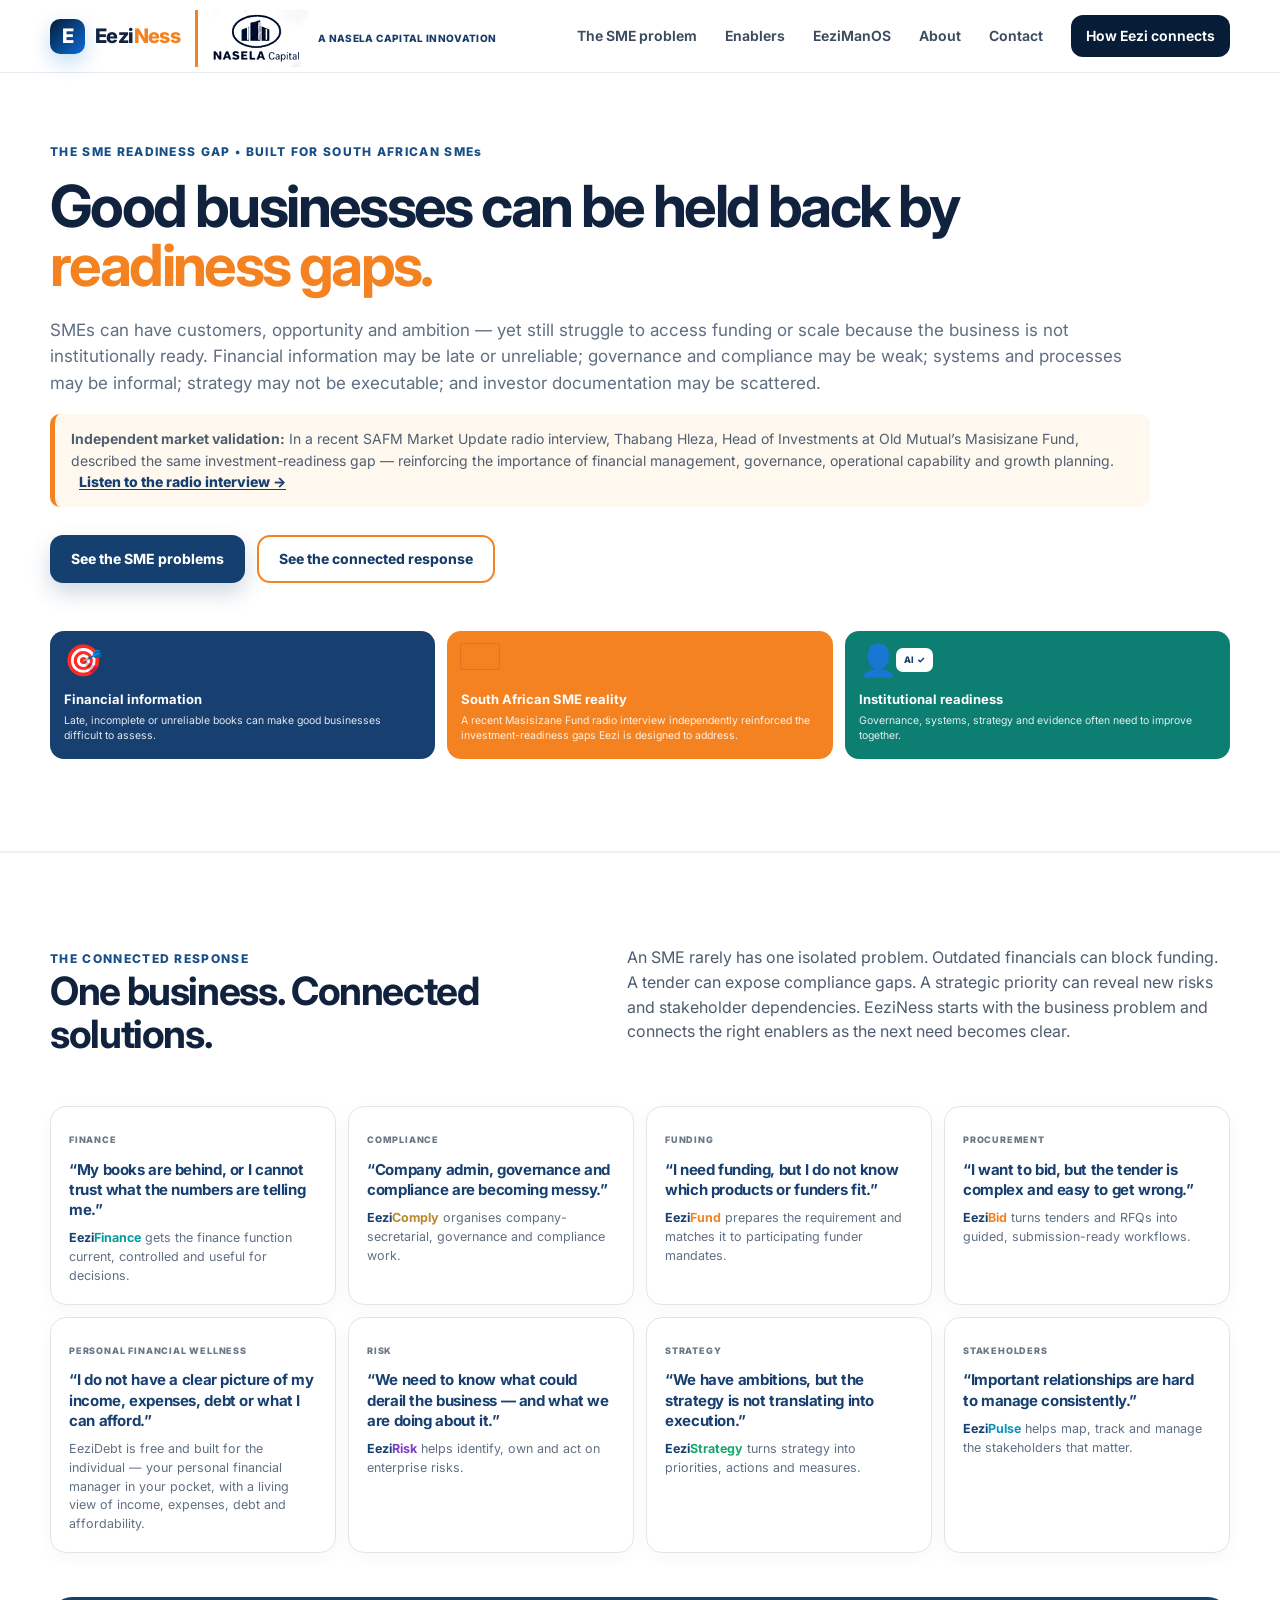
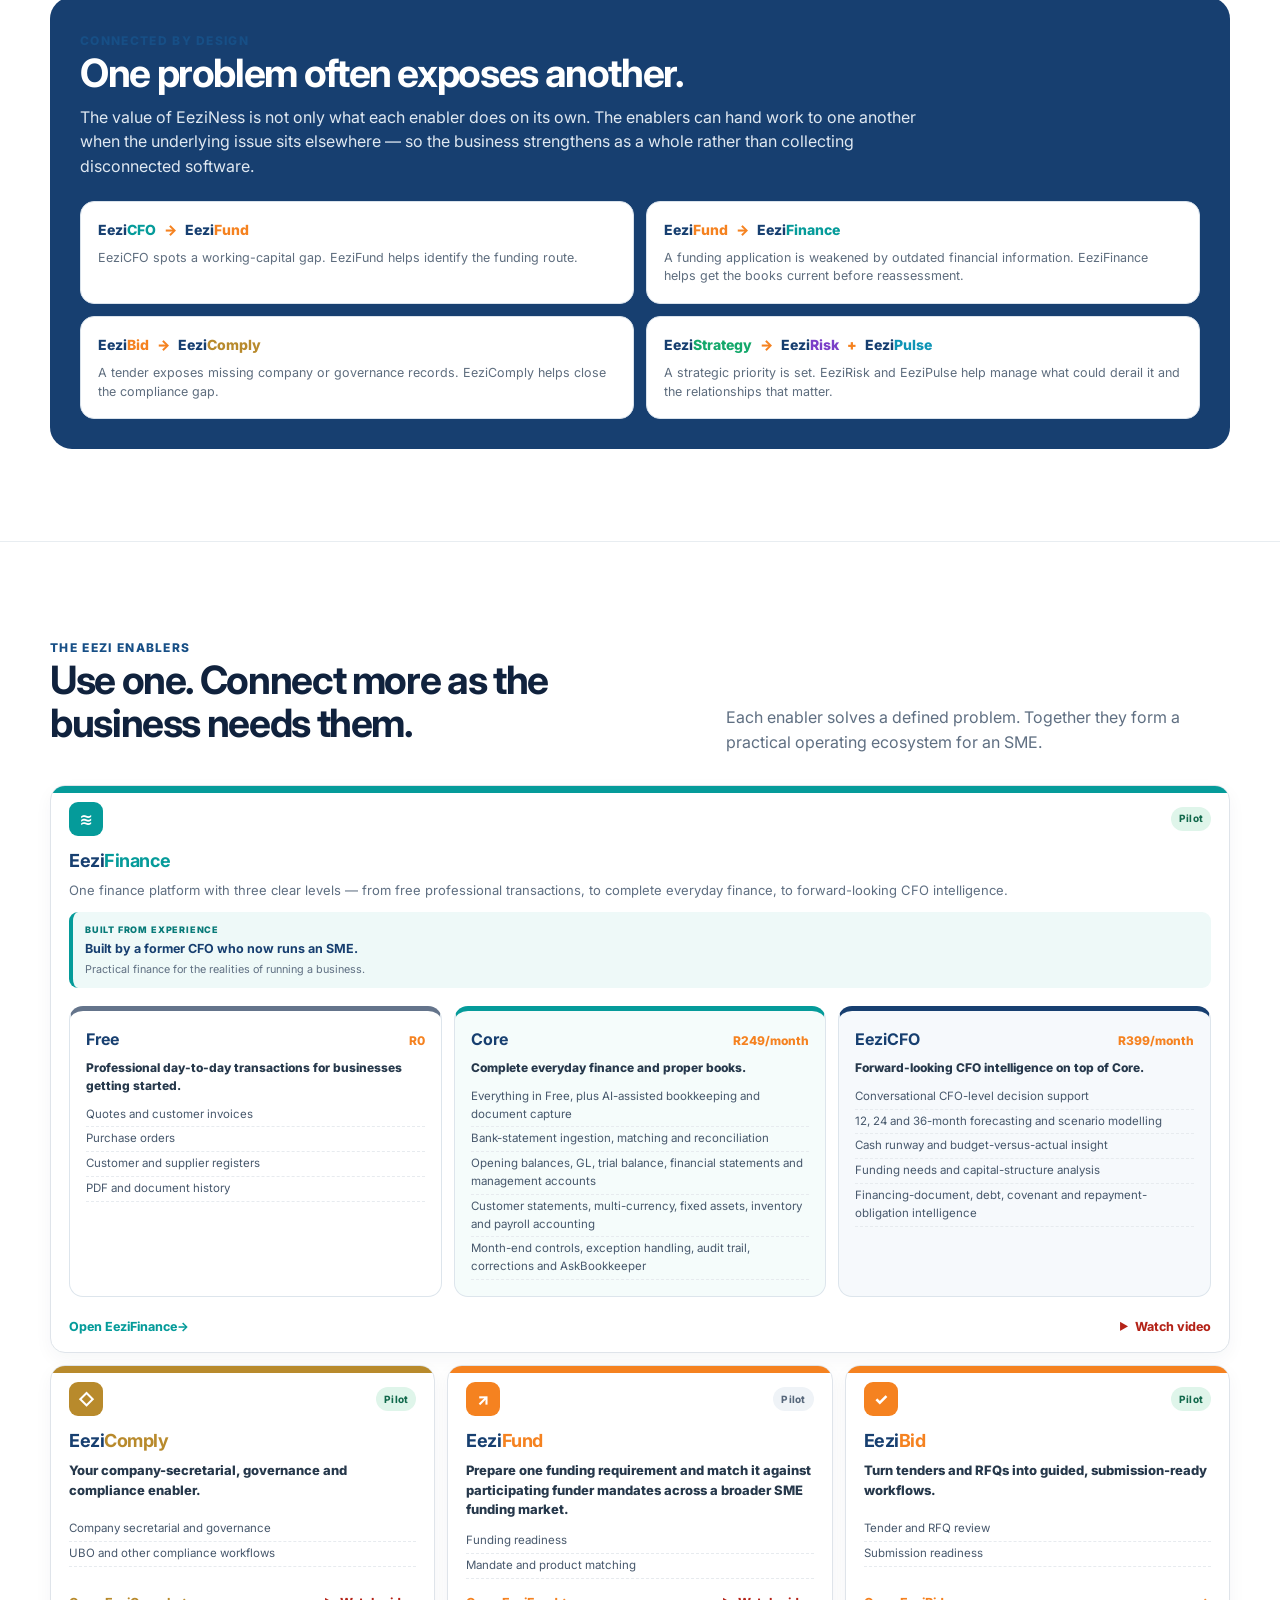
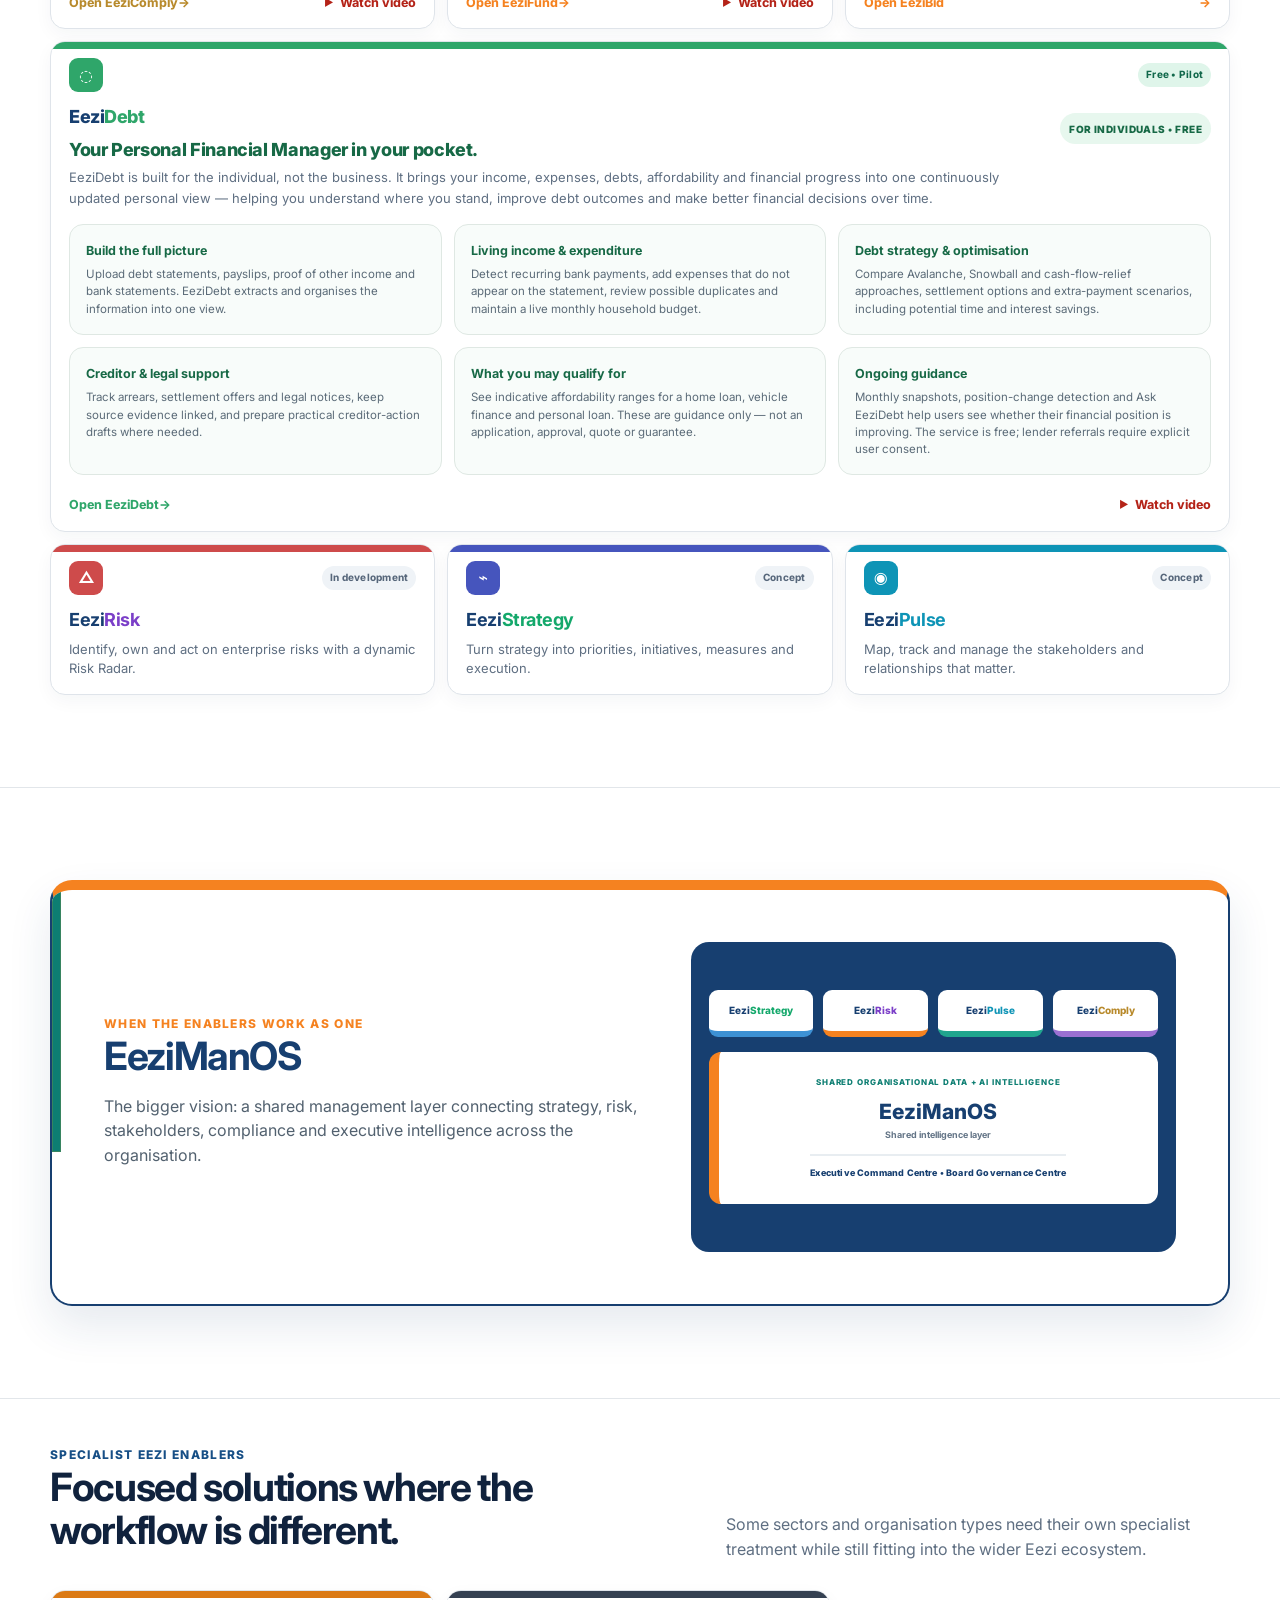
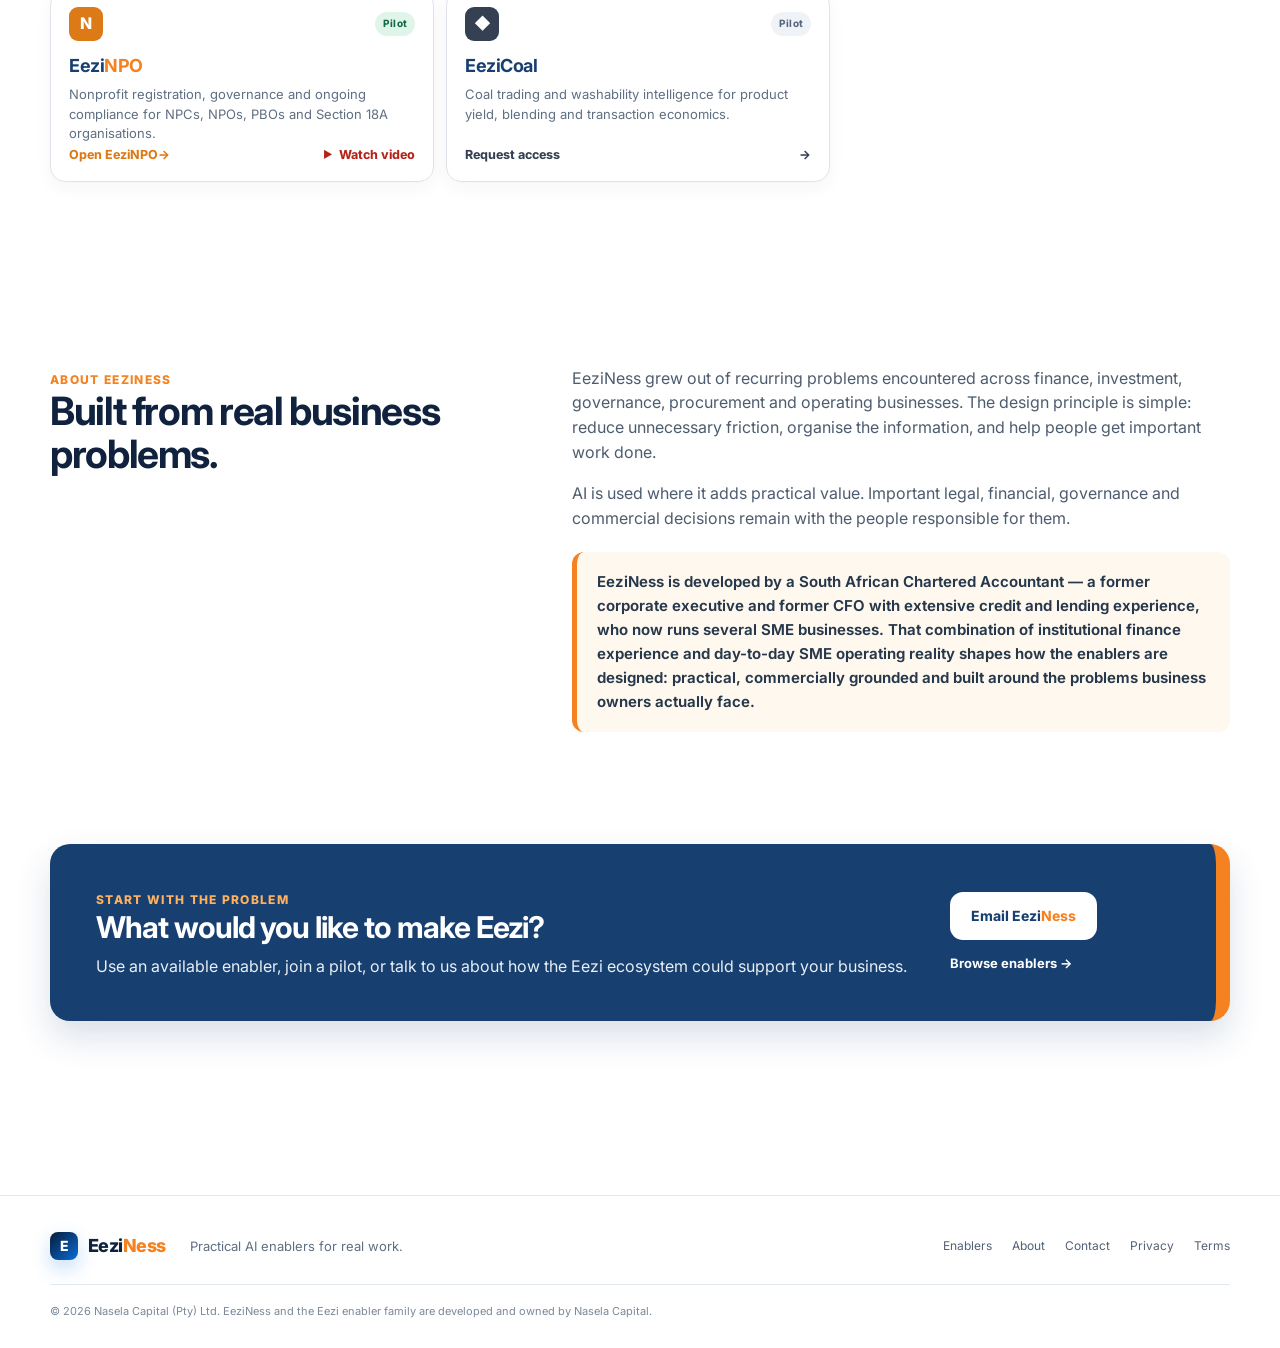
==== index.html @ 82db2f88 "Bust EeziNess script cache" ====
<!doctype html>
<html lang="en">
<head>
  <meta charset="utf-8" />
  <meta name="viewport" content="width=device-width, initial-scale=1" />
  <meta name="description" content="EeziNess helps South African SMEs close practical readiness gaps across finance, compliance, funding, procurement, debt, risk and strategy through connected AI-enabled enablers." />
  <title>EeziNess | Practical readiness. Connected solutions.</title>
  <link rel="preconnect" href="https://fonts.googleapis.com">
  <link rel="preconnect" href="https://fonts.gstatic.com" crossorigin>
  <link href="https://fonts.googleapis.com/css2?family=Inter:wght@400;500;600;700;800&display=swap" rel="stylesheet">
  <link rel="stylesheet" href="styles.css?v=20260919-debtwordmark2" />
  <link rel="stylesheet" href="platform-executive.css?v=20260904-sitecopy2" />
  <link rel="stylesheet" href="video-links.css?v=20260904-sitecopy2" />
</head>
<body>
  <header class="site-header">
    <div class="container nav-wrap">
      <a class="brand" href="#top" aria-label="EeziNess home">
        <span class="brand-mark">E</span>
        <span>Eezi<span class="brand-ness">Ness</span></span>
      </a>
      <button class="nav-toggle" aria-label="Open navigation" aria-expanded="false">☰</button>
      <nav class="nav" aria-label="Primary navigation">
        <a href="#why-eezi">The SME problem</a>
        <a href="#products">Enablers</a>
        <a href="#platform">EeziManOS</a>
        <a href="#about">About</a>
        <a href="#contact">Contact</a>
        <a class="nav-cta" href="#connected">How Eezi connects</a>
      </nav>
    </div>
  </header>

  <main id="top">
    <section class="hero section">
      <div class="container hero-grid">
        <div class="hero-copy">
          <div class="eyebrow">THE SME READINESS GAP • BUILT FOR SOUTH AFRICAN SMEs</div>
          <h1>Good businesses can be held back by <span>readiness gaps.</span></h1>
          <p class="hero-lead">SMEs can have customers, opportunity and ambition — yet still struggle to access funding or scale because the business is not institutionally ready. Financial information may be late or unreliable; governance and compliance may be weak; systems and processes may be informal; strategy may not be executable; and investor documentation may be scattered.</p>
          <p class="hero-validation"><strong>Independent market validation:</strong> In a recent SAFM Market Update radio interview, Thabang Hleza, Head of Investments at Old Mutual’s Masisizane Fund, described the same investment-readiness gap — reinforcing the importance of financial management, governance, operational capability and growth planning. <a href="https://www.moneyweb.co.za/moneyweb-radio/safm-market-update/the-gap-between-smes-seeking-funding-and-their-readiness-to-secure-it/" target="_blank" rel="noopener">Listen to the radio interview →</a></p>
          <div class="hero-actions">
            <a class="btn btn-primary" href="#why-eezi">See the SME problems</a>
            <a class="btn btn-secondary" href="#connected">See the connected response</a>
          </div>
          <div class="trust-row" aria-label="SME readiness themes">
            <div><strong>Financial information</strong><span>Late, incomplete or unreliable books can make good businesses difficult to assess.</span></div>
            <div><strong>South African SME reality</strong><span>A recent Masisizane Fund radio interview independently reinforced the investment-readiness gaps Eezi is designed to address.</span></div>
            <div><strong>Institutional readiness</strong><span>Governance, systems, strategy and evidence often need to improve together.</span></div>
          </div>
        </div>
      </div>
    </section>

    <section id="why-eezi" class="section why-section simplified-why">
      <div class="container">
        <div class="why-intro">
          <div>
            <span class="eyebrow">THE CONNECTED RESPONSE</span>
            <h2>One business. Connected solutions.</h2>
          </div>
          <div class="why-lead">
            <p>An SME rarely has one isolated problem. Outdated financials can block funding. A tender can expose compliance gaps. A strategic priority can reveal new risks and stakeholder dependencies. EeziNess starts with the business problem and connects the right enablers as the next need becomes clear.</p>
          </div>
        </div>

        <div class="problem-grid" aria-label="SME problems and Eezi enablers">
          <article><span>FINANCE</span><h3>“My books are behind, or I cannot trust what the numbers are telling me.”</h3><p><strong><span class="enabler-wordmark name-finance"><span>Eezi</span><span>Finance</span></span></strong> gets the finance function current, controlled and useful for decisions.</p></article>
          <article><span>COMPLIANCE</span><h3>“Company admin, governance and compliance are becoming messy.”</h3><p><strong><span class="enabler-wordmark name-comply"><span>Eezi</span><span>Comply</span></span></strong> organises company-secretarial, governance and compliance work.</p></article>
          <article><span>FUNDING</span><h3>“I need funding, but I do not know which products or funders fit.”</h3><p><strong><span class="enabler-wordmark name-fund"><span>Eezi</span><span>Fund</span></span></strong> prepares the requirement and matches it to participating funder mandates.</p></article>
          <article><span>PROCUREMENT</span><h3>“I want to bid, but the tender is complex and easy to get wrong.”</h3><p><strong><span class="enabler-wordmark name-bid"><span>Eezi</span><span>Bid</span></span></strong> turns tenders and RFQs into guided, submission-ready workflows.</p></article>
          <article><span>PERSONAL FINANCIAL WELLNESS</span><h3>“I do not have a clear picture of my income, expenses, debt or what I can afford.”</h3><p><strong><span class="enabler-wordmark name-debt"><span style="color:#173f70!important;font-weight:800!important">Eezi</span><span style="color:#2fa66a!important;font-weight:800!important">Debt</span></span></strong> builds a living household financial picture and helps improve it over time.</p></article>
          <article><span>RISK</span><h3>“We need to know what could derail the business — and what we are doing about it.”</h3><p><strong><span class="enabler-wordmark name-risk"><span>Eezi</span><span>Risk</span></span></strong> helps identify, own and act on enterprise risks.</p></article>
          <article><span>STRATEGY</span><h3>“We have ambitions, but the strategy is not translating into execution.”</h3><p><strong><span class="enabler-wordmark name-strategy"><span>Eezi</span><span>Strategy</span></span></strong> turns strategy into priorities, actions and measures.</p></article>
          <article><span>STAKEHOLDERS</span><h3>“Important relationships are hard to manage consistently.”</h3><p><strong><span class="enabler-wordmark name-pulse"><span>Eezi</span><span>Pulse</span></span></strong> helps map, track and manage the stakeholders that matter.</p></article>
        </div>

        <div id="connected" class="connected-block">
          <div class="connected-head">
            <span class="eyebrow">CONNECTED BY DESIGN</span>
            <h2>One problem often exposes another.</h2>
            <p>The value of EeziNess is not only what each enabler does on its own. The enablers can hand work to one another when the underlying issue sits elsewhere — so the business strengthens as a whole rather than collecting disconnected software.</p>
          </div>
          <div class="connection-grid">
            <article>
              <div class="connection-path"><span class="enabler-wordmark name-finance"><span>Eezi</span><span>CFO</span></span><i>→</i><span class="enabler-wordmark name-fund"><span>Eezi</span><span>Fund</span></span></div>
              <p>EeziCFO spots a working-capital gap. EeziFund helps identify the funding route.</p>
            </article>
            <article>
              <div class="connection-path"><span class="enabler-wordmark name-fund"><span>Eezi</span><span>Fund</span></span><i>→</i><span class="enabler-wordmark name-finance"><span>Eezi</span><span>Finance</span></span></div>
              <p>A funding application is weakened by outdated financial information. EeziFinance helps get the books current before reassessment.</p>
            </article>
            <article>
              <div class="connection-path"><span class="enabler-wordmark name-bid"><span>Eezi</span><span>Bid</span></span><i>→</i><span class="enabler-wordmark name-comply"><span>Eezi</span><span>Comply</span></span></div>
              <p>A tender exposes missing company or governance records. EeziComply helps close the compliance gap.</p>
            </article>
            <article>
              <div class="connection-path"><span class="enabler-wordmark name-strategy"><span>Eezi</span><span>Strategy</span></span><i>→</i><span class="enabler-wordmark name-risk"><span>Eezi</span><span>Risk</span></span><i>+</i><span class="enabler-wordmark name-pulse"><span>Eezi</span><span>Pulse</span></span></div>
              <p>A strategic priority is set. EeziRisk and EeziPulse help manage what could derail it and the relationships that matter.</p>
            </article>
          </div>
        </div>
      </div>
    </section>

    <section id="products" class="section products-section simplified-products">
      <div class="container">
        <div class="section-heading">
          <div>
            <span class="eyebrow">THE EEZI ENABLERS</span>
            <h2>Use one. Connect more as the business needs them.</h2>
          </div>
          <p>Each enabler solves a defined problem. Together they form a practical operating ecosystem for an SME.</p>
        </div>

        <div class="product-grid core-grid all-enablers-grid">
          <article class="product-card accent-finance featured-product-wide finance-tier-card">
            <div class="product-top"><span class="product-icon">≋</span><span class="pill pill-live">Pilot</span></div>
            <h3><span class="enabler-wordmark name-finance"><span>Eezi</span><span>Finance</span></span></h3>
            <p>One finance platform with three clear levels — from free professional transactions, to complete everyday finance, to forward-looking CFO intelligence.</p>
            <div class="experience-note"><span>BUILT FROM EXPERIENCE</span><strong>Built by a former CFO who now runs an SME.</strong><small>Practical finance for the realities of running a business.</small></div>

            <div class="tier-grid" aria-label="EeziFinance plans">
              <div class="tier-summary tier-free">
                <div class="tier-head"><h4>Free</h4><span>R0</span></div>
                <p>Professional day-to-day transactions for businesses getting started.</p>
                <ul>
                  <li>Quotes and customer invoices</li>
                  <li>Purchase orders</li>
                  <li>Customer and supplier registers</li>
                  <li>PDF and document history</li>
                </ul>
              </div>
              <div class="tier-summary tier-core">
                <div class="tier-head"><h4>Core</h4><span>R249/month</span></div>
                <p>Complete everyday finance and proper books.</p>
                <ul>
                  <li>Everything in Free, plus AI-assisted bookkeeping and document capture</li>
                  <li>Bank-statement ingestion, matching and reconciliation</li>
                  <li>Opening balances, GL, trial balance, financial statements and management accounts</li>
                  <li>Customer statements, multi-currency, fixed assets, inventory and payroll accounting</li>
                  <li>Month-end controls, exception handling, audit trail, corrections and AskBookkeeper</li>
                </ul>
              </div>
              <div class="tier-summary tier-cfo">
                <div class="tier-head"><h4>EeziCFO</h4><span>R399/month</span></div>
                <p>Forward-looking CFO intelligence on top of Core.</p>
                <ul>
                  <li>Conversational CFO-level decision support</li>
                  <li>12, 24 and 36-month forecasting and scenario modelling</li>
                  <li>Cash runway and budget-versus-actual insight</li>
                  <li>Funding needs and capital-structure analysis</li>
                  <li>Financing-document, debt, covenant and repayment-obligation intelligence</li>
                </ul>
              </div>
            </div>
            <div class="card-actions">
              <a class="card-link" href="/eezifinance">Open EeziFinance <span>→</span></a>
              <a class="card-link video-link" href="https://youtube.com/shorts/xLOEc_aFZZ4?si=5w6DiK-wHv_F_ibE" target="_blank" rel="noopener">Watch video</a>
            </div>
          </article>

          <article class="product-card accent-comply">
            <div class="product-top"><span class="product-icon">◇</span><span class="pill pill-live">Pilot</span></div>
            <h3><span class="enabler-wordmark name-comply"><span>Eezi</span><span>Comply</span></span></h3>
            <p>Your company-secretarial, governance and compliance enabler.</p>
            <ul><li>Company secretarial and governance</li><li>UBO and other compliance workflows</li></ul>
            <div class="card-actions">
              <a class="card-link" href="/eezicomply">Open EeziComply <span>→</span></a>
              <a class="card-link video-link" href="https://youtu.be/K5vSvL04E3A?si=Jfu7Ukwe69S0mEC1" target="_blank" rel="noopener">Watch video</a>
            </div>
          </article>

          <article class="product-card accent-fund">
            <div class="product-top"><span class="product-icon">↗</span><span class="pill">Pilot</span></div>
            <h3><span class="enabler-wordmark name-fund"><span>Eezi</span><span>Fund</span></span></h3>
            <p>Prepare one funding requirement and match it against participating funder mandates across a broader SME funding market.</p>
            <ul><li>Funding readiness</li><li>Mandate and product matching</li></ul>
            <div class="card-actions">
              <a class="card-link" href="/eezifund">Open EeziFund <span>→</span></a>
              <a class="card-link video-link" href="https://youtube.com/shorts/gAU3BK0goGs?si=Nxn-InkGAVlX_2Gy" target="_blank" rel="noopener">Watch video</a>
            </div>
          </article>

          <article class="product-card accent-bid">
            <div class="product-top"><span class="product-icon">✓</span><span class="pill pill-live">Pilot</span></div>
            <h3><span class="enabler-wordmark name-bid"><span>Eezi</span><span>Bid</span></span></h3>
            <p>Turn tenders and RFQs into guided, submission-ready workflows.</p>
            <ul><li>Tender and RFQ review</li><li>Submission readiness</li></ul>
            <a class="card-link" href="/eezibid">Open EeziBid <span>→</span></a>
          </article>

          <article class="product-card accent-debt featured-product-wide debt-expanded-card">
            <div class="product-top"><span class="product-icon">◌</span><span class="pill pill-live">Free • Pilot</span></div>
            <h3><span class="enabler-wordmark name-debt"><span style="color:#173f70!important;font-weight:800!important">Eezi</span><span style="color:#2fa66a!important;font-weight:800!important">Debt</span></span></h3>
            <p>EeziDebt has grown beyond debt organisation into a continuously updated personal financial-wellness enabler: understand the whole household picture, improve debt outcomes and see how affordability changes over time.</p>

            <div class="debt-capability-grid">
              <div>
                <strong>Build the full picture</strong>
                <span>Upload debt statements, payslips, proof of other income and bank statements. EeziDebt extracts and organises the information into one view.</span>
              </div>
              <div>
                <strong>Living income & expenditure</strong>
                <span>Detect recurring bank payments, add expenses that do not appear on the statement, review possible duplicates and maintain a live monthly household budget.</span>
              </div>
              <div>
                <strong>Debt strategy & optimisation</strong>
                <span>Compare Avalanche, Snowball and cash-flow-relief approaches, settlement options and extra-payment scenarios, including potential time and interest savings.</span>
              </div>
              <div>
                <strong>Creditor & legal support</strong>
                <span>Track arrears, settlement offers and legal notices, keep source evidence linked, and prepare practical creditor-action drafts where needed.</span>
              </div>
              <div>
                <strong>What you may qualify for</strong>
                <span>See indicative affordability ranges for a home loan, vehicle finance and personal loan. These are guidance only — not an application, approval, quote or guarantee.</span>
              </div>
              <div>
                <strong>Ongoing guidance</strong>
                <span>Monthly snapshots, position-change detection and Ask EeziDebt help users see whether their financial position is improving. The service is free; lender referrals require explicit user consent.</span>
              </div>
            </div>

            <div class="card-actions">
              <a class="card-link" href="/eezidebt">Open EeziDebt <span>→</span></a>
              <a class="card-link video-link" href="https://youtu.be/RaeZbG5eZ-0?si=FhrImqo3r9MqoNu1" target="_blank" rel="noopener">Watch video</a>
            </div>
          </article>

          <article class="product-card compact accent-red">
            <div class="product-top"><span class="product-icon">△</span><span class="pill">In development</span></div>
            <h3><span class="enabler-wordmark name-risk"><span>Eezi</span><span>Risk</span></span></h3>
            <p>Identify, own and act on enterprise risks with a dynamic Risk Radar.</p>
          </article>

          <article class="product-card compact accent-indigo">
            <div class="product-top"><span class="product-icon">⌁</span><span class="pill">Concept</span></div>
            <h3><span class="enabler-wordmark name-strategy"><span>Eezi</span><span>Strategy</span></span></h3>
            <p>Turn strategy into priorities, initiatives, measures and execution.</p>
          </article>

          <article class="product-card compact accent-cyan">
            <div class="product-top"><span class="product-icon">◉</span><span class="pill">Concept</span></div>
            <h3><span class="enabler-wordmark name-pulse"><span>Eezi</span><span>Pulse</span></span></h3>
            <p>Map, track and manage the stakeholders and relationships that matter.</p>
          </article>
        </div>
      </div>
    </section>

    <section id="platform" class="section platform-section">
      <div class="container platform-card">
        <div class="platform-copy">
          <span class="eyebrow light">WHEN THE ENABLERS WORK AS ONE</span>
          <h2>EeziManOS</h2>
          <p class="platform-lead">The bigger vision: a shared management layer connecting strategy, risk, stakeholders, compliance and executive intelligence across the organisation.</p>
        </div>
        <div class="platform-visual">
          <div class="stack s1"><span class="enabler-wordmark name-strategy"><span>Eezi</span><span>Strategy</span></span></div>
          <div class="stack s2"><span class="enabler-wordmark name-risk"><span>Eezi</span><span>Risk</span></span></div>
          <div class="stack s3"><span class="enabler-wordmark name-pulse"><span>Eezi</span><span>Pulse</span></span></div>
          <div class="stack s4"><span class="enabler-wordmark name-comply"><span>Eezi</span><span>Comply</span></span></div>
          <div class="stack-core">EeziManOS<br><small>Shared intelligence layer</small></div>
        </div>
      </div>
    </section>

    <section id="specialist-products" class="section specialist-section">
      <div class="container">
        <div class="section-heading compact-heading">
          <div><span class="eyebrow">SPECIALIST EEZI ENABLERS</span><h2>Focused solutions where the workflow is different.</h2></div>
          <p>Some sectors and organisation types need their own specialist treatment while still fitting into the wider Eezi ecosystem.</p>
        </div>
        <div class="product-grid specialist-grid">
          <article class="product-card accent-orange">
            <div class="product-top"><span class="product-icon">N</span><span class="pill pill-live">Pilot</span></div>
            <h3><span class="enabler-wordmark name-npo"><span>Eezi</span><span>NPO</span></span></h3>
            <p>Nonprofit registration, governance and ongoing compliance for NPCs, NPOs, PBOs and Section 18A organisations.</p>
            <div class="card-actions">
              <a class="card-link" href="/eezinpo">Open EeziNPO <span>→</span></a>
              <a class="card-link video-link" href="https://youtu.be/6n6hC7ktyPY?si=gJsptPeXXAx0TSAx" target="_blank" rel="noopener">Watch video</a>
            </div>
          </article>
          <article class="product-card accent-coal">
            <div class="product-top"><span class="product-icon">◆</span><span class="pill">Pilot</span></div>
            <h3><span class="enabler-wordmark name-coal"><span>Eezi</span><span>Coal</span></span></h3>
            <p>Coal trading and washability intelligence for product yield, blending and transaction economics.</p>
            <a class="card-link" href="#contact">Request access <span>→</span></a>
          </article>
        </div>
      </div>
    </section>

    <section id="about" class="section about-section simplified-about">
      <div class="container about-origin">
        <div>
          <span class="eyebrow">ABOUT EEZI<span class="brand-ness">NESS</span></span>
          <h2>Built from real business problems.</h2>
        </div>
        <div class="about-origin-copy">
          <p>EeziNess grew out of recurring problems encountered across finance, investment, governance, procurement and operating businesses. The design principle is simple: reduce unnecessary friction, organise the information, and help people get important work done.</p>
          <p>AI is used where it adds practical value. Important legal, financial, governance and commercial decisions remain with the people responsible for them.</p>
        </div>
      </div>
    </section>

    <section id="contact" class="section contact-section">
      <div class="container contact-card">
        <div>
          <span class="eyebrow light">START WITH THE PROBLEM</span>
          <h2>What would you like to make Eezi?</h2>
          <p>Use an available enabler, join a pilot, or talk to us about how the Eezi ecosystem could support your business.</p>
        </div>
        <div class="contact-actions">
          <a class="btn btn-light" href="mailto:hello@eeziness.co.za?subject=EeziNess%20enquiry">Email Eezi<span class="brand-ness">Ness</span></a>
          <a class="text-link light-link" href="#products">Browse enablers →</a>
        </div>
      </div>
    </section>
  </main>

  <footer class="site-footer">
    <div class="container footer-grid">
      <div class="brand footer-brand"><span class="brand-mark small">E</span><span>Eezi<span class="brand-ness">Ness</span></span></div>
      <div class="footer-copy">Practical AI enablers for real work.</div>
      <div class="footer-links"><a href="#products">Enablers</a><a href="#about">About</a><a href="#contact">Contact</a><a href="/privacy">Privacy</a><a href="/terms">Terms</a></div>
      <div class="footer-bottom">© <span id="year"></span> Eezi<span class="brand-ness">Ness</span>. All rights reserved.</div>
    </div>
  </footer>

  <script src="script.js?v=20260919-debtwordmark3"></script>
</body>
</html>
---- styles.css ----
:root{
  --ink:#10223d;
  --muted:#5f6f82;
  --line:#dfe7ef;
  --soft:#f5f8fb;
  --blue:#0b4ea2;
  --blue2:#0a6bd8;
  --teal:#059b9a;
  --navy:#071c36;
  --white:#fff;
  --shadow:0 20px 60px rgba(16,34,61,.10);
  --radius:22px;
}
*{box-sizing:border-box}
html{scroll-behavior:smooth}
body{margin:0;font-family:Inter,system-ui,-apple-system,BlinkMacSystemFont,"Segoe UI",sans-serif;color:var(--ink);background:#fff;line-height:1.55}
a{color:inherit;text-decoration:none}
button{font:inherit}
.container{width:min(1180px,calc(100% - 40px));margin:0 auto}
.section{padding:92px 0}
.site-header{position:sticky;top:0;z-index:50;background:rgba(255,255,255,.93);backdrop-filter:blur(12px);border-bottom:1px solid rgba(223,231,239,.8)}
.nav-wrap{height:72px;display:flex;align-items:center;justify-content:space-between;gap:24px}
.brand{display:inline-flex;align-items:center;gap:10px;font-size:20px;font-weight:800;letter-spacing:-.03em}
.brand-mark{width:35px;height:35px;border-radius:10px;display:grid;place-items:center;color:#fff;background:linear-gradient(135deg,var(--navy),var(--blue2));box-shadow:0 8px 20px rgba(10,107,216,.24)}
.brand-mark.small{width:28px;height:28px;border-radius:8px;font-size:14px}
.nav{display:flex;align-items:center;gap:28px;font-size:14px;font-weight:650}
.nav a:not(.nav-cta){color:#3d4b5e}
.nav a:hover{color:var(--blue)}
.nav-cta{padding:10px 15px;border-radius:12px;color:#fff;background:var(--navy)}
.nav-toggle{display:none;border:0;background:transparent;font-size:24px;color:var(--navy)}
.hero{padding-top:70px;background:radial-gradient(circle at 90% 15%,rgba(13,142,204,.12),transparent 30%),linear-gradient(180deg,#fff,#f7fbff)}
.hero-grid{display:grid;grid-template-columns:1.02fr .98fr;gap:58px;align-items:center}
.eyebrow{font-size:12px;letter-spacing:.11em;font-weight:800;color:var(--blue);margin-bottom:15px}.eyebrow.light{color:#8fd4ff}
h1,h2,h3,p{margin-top:0}
h1{font-size:clamp(38px,4.7vw,58px);line-height:1.02;letter-spacing:-.045em;margin-bottom:22px;max-width:720px}
h1 span{background:linear-gradient(135deg,var(--blue),var(--teal));-webkit-background-clip:text;background-clip:text;color:transparent}
h2{font-size:clamp(28px,3.2vw,39px);line-height:1.1;letter-spacing:-.035em;margin-bottom:16px}
h3{letter-spacing:-.025em}
.hero-lead{font-size:17px;color:var(--muted);max-width:690px}
.hero-actions{display:flex;flex-wrap:wrap;gap:12px;margin:30px 0 36px}
.btn{display:inline-flex;align-items:center;justify-content:center;min-height:48px;padding:0 20px;border-radius:13px;font-size:14px;font-weight:750;border:1px solid transparent;transition:.2s ease}
.btn:hover{transform:translateY(-1px)}
.btn-primary{background:var(--navy);color:#fff;box-shadow:0 12px 24px rgba(7,28,54,.18)}
.btn-secondary{background:#fff;color:var(--navy);border-color:#cfdbe7}
.trust-row{display:grid;grid-template-columns:repeat(3,1fr);gap:14px;padding-top:12px}
.trust-row div{padding-top:14px;border-top:1px solid var(--line)}
.trust-row strong,.trust-row span{display:block}.trust-row strong{font-size:13px}.trust-row span{font-size:12px;color:var(--muted);margin-top:5px}
.hero-panel{background:radial-gradient(circle at 18% 18%,rgba(10,107,216,.16),transparent 30%),radial-gradient(circle at 86% 22%,rgba(5,155,154,.16),transparent 27%),radial-gradient(circle at 82% 84%,rgba(123,63,200,.12),transparent 25%),linear-gradient(145deg,#ffffff,#f4faff);border:1px solid #d8e5f0;border-radius:28px;padding:24px;color:var(--ink);box-shadow:0 26px 70px rgba(16,34,61,.13);min-height:520px;position:relative;overflow:hidden}
.hero-panel:before{content:"";position:absolute;width:360px;height:360px;border:1px solid rgba(10,107,216,.10);border-radius:50%;right:-80px;top:-120px}.hero-panel:after{content:"";position:absolute;width:280px;height:280px;border:1px solid rgba(5,155,154,.10);border-radius:50%;left:-90px;bottom:-100px}
.panel-topbar,.panel-bottom{position:relative;z-index:2;display:flex;align-items:center;justify-content:space-between}.mini-brand{display:flex;align-items:center;gap:9px;font-weight:750;font-size:14px}.status-dot{font-size:11px;color:#098766;font-weight:700}.panel-kicker{position:relative;z-index:2;text-align:center;font-size:11px;letter-spacing:.12em;color:#63778c;font-weight:700;margin-top:28px}
.orbit{position:relative;height:330px;margin-top:12px;z-index:2}.orbit:before,.orbit:after{content:"";position:absolute;border:1px solid rgba(77,112,146,.18);border-radius:50%;left:50%;top:50%;transform:translate(-50%,-50%)}.orbit:before{width:280px;height:280px}.orbit:after{width:200px;height:200px}
.orbit-core{position:absolute;left:50%;top:50%;transform:translate(-50%,-50%);width:105px;height:105px;border-radius:28px;display:grid;place-items:center;font-size:24px;font-weight:800;background:linear-gradient(135deg,#fff,#e6f7ff);color:var(--navy);border:1px solid #d4e4ef;box-shadow:0 18px 36px rgba(16,34,61,.12)}
.orbit-card{position:absolute;width:112px;padding:10px 12px;border-radius:14px;background:rgba(255,255,255,.92);border:1px solid #d8e5ef;backdrop-filter:blur(8px);box-shadow:0 12px 28px rgba(16,34,61,.08)}.orbit-card>span{font-size:13px;font-weight:800}.orbit-card b,.orbit-card small{display:block}.orbit-card b{font-size:12px;margin-top:3px;color:var(--ink)}.orbit-card small{font-size:10px;color:#6b7d90}.c1{left:8%;top:15%;border-top:4px solid #b88a2c}.c1>span{color:#b88a2c}.c2{right:6%;top:16%;border-top:4px solid #14a86b}.c2>span{color:#14a86b}.c3{left:0;top:53%;border-top:4px solid #7b3fc8}.c3>span{color:#7b3fc8}.c4{right:0;top:53%;border-top:4px solid #2fa66a}.c4>span{color:#2fa66a}.c5{left:22%;bottom:1%;border-top:4px solid #f58220}.c5>span{color:#f58220}.c6{right:22%;bottom:1%;border-top:4px solid #f58220}.c6>span{color:#f58220}.c7{left:calc(50% - 56px);top:-2%;border-top:4px solid #059b9a}.c7>span{color:#059b9a}
.panel-bottom{font-size:10px;color:#63778c;margin-top:14px}.panel-bottom i{height:1px;background:#cfdae5;flex:1;margin:0 8px}
.products-section{background:#fff}.section-heading{display:grid;grid-template-columns:1.1fr .9fr;gap:60px;align-items:end;margin-bottom:32px}.section-heading p{color:var(--muted);font-size:16px;margin-bottom:6px}.subheading-row{display:flex;align-items:center;justify-content:space-between;margin:20px 0 12px}.subheading-row h3{margin:0;font-size:18px}.future-row{margin-top:40px}.pill{display:inline-flex;align-items:center;min-height:24px;padding:0 8px;border-radius:999px;background:#eff3f7;color:#57677b;font-size:10px;font-weight:750;letter-spacing:.025em}.pill-live{background:#e9f8ef;color:#20734c}
.product-grid{display:grid;gap:12px}.featured-grid{grid-template-columns:repeat(3,1fr)}.future-grid{grid-template-columns:repeat(3,1fr)}
.product-card{position:relative;display:flex;flex-direction:column;background:#fff;border:1px solid var(--line);border-radius:16px;padding:16px 18px;box-shadow:0 4px 16px rgba(16,34,61,.035);transition:.22s ease;overflow:hidden}.product-card:before{content:"";position:absolute;left:0;right:0;top:0;height:3px;background:var(--accent,#0b4ea2)}.product-card:hover{transform:translateY(-2px);box-shadow:0 14px 34px rgba(16,34,61,.08)}.product-top{display:flex;align-items:center;justify-content:space-between;margin-bottom:11px}.product-icon{width:34px;height:34px;border-radius:10px;display:grid;place-items:center;background:color-mix(in srgb,var(--accent) 12%,white);color:var(--accent);font-weight:800}.product-card h3{font-size:18px;margin-bottom:6px}.product-card p{color:var(--muted);font-size:13px;line-height:1.48;min-height:46px;margin-bottom:0}.product-card ul{padding:0;margin:10px 0 12px;list-style:none}.product-card li{font-size:11.5px;color:#47586c;padding:3px 0;border-bottom:1px dashed #edf1f5}.card-link{display:flex;align-items:center;justify-content:space-between;font-size:12.5px;font-weight:750;color:var(--accent);margin-top:auto;padding-top:2px}.compact p{min-height:0;margin-bottom:0}.accent-finance{--accent:#059b9a}.accent-fund{--accent:#f58220}.accent-bid{--accent:#f58220}.accent-comply{--accent:#b88a2c}.accent-debt{--accent:#2fa66a}.accent-blue{--accent:#0b4ea2}.accent-green{--accent:#15915f}.accent-purple{--accent:#7b3fc8}.accent-teal{--accent:#079a9b}.accent-orange{--accent:#db7a16}.accent-coal{--accent:#354152}.accent-red{--accent:#ce4b4b}.accent-cyan{--accent:#0e94b6}.accent-indigo{--accent:#4655bd}.accent-lime{--accent:#6c8d2f}
.experience-note{margin:12px 0 2px;padding:11px 12px;border-left:4px solid #059b9a;border-radius:9px;background:#eef9f8}
.experience-note span,.experience-note strong,.experience-note small{display:block}
.experience-note span{font-size:9px;font-weight:850;letter-spacing:.09em;color:#087a78;margin-bottom:4px}
.experience-note strong{font-size:12.5px;color:#173f70;line-height:1.35}
.experience-note small{margin-top:4px;font-size:10.8px;line-height:1.42;color:#5f6f82}
.enabler-wordmark{display:inline-flex;align-items:baseline;gap:0;white-space:nowrap;font:inherit;letter-spacing:inherit}
.enabler-wordmark>span:first-child{color:#173f70!important}
.enabler-wordmark>span:last-child{color:var(--name-accent,#f58220)!important}
.name-finance{--name-accent:#059b9a}
.name-comply{--name-accent:#b88a2c}
.name-fund,.name-bid,.name-npo{--name-accent:#f58220}
.name-debt{--name-accent:#2fa66a}
.name-strategy{--name-accent:#14a86b}
.name-risk{--name-accent:#7b3fc8}
.name-pulse{--name-accent:#0e94b6}
.name-coal{--name-accent:#173f70}
.orbit-card .enabler-wordmark>span{font-size:inherit;font-weight:inherit}
.stack .enabler-wordmark{font-size:inherit;font-weight:inherit}

.platform-section{background:#fffaf5}.platform-card{position:relative;background:radial-gradient(circle at 12% 12%,rgba(245,158,11,.22),transparent 28%),radial-gradient(circle at 90% 14%,rgba(16,185,129,.20),transparent 27%),radial-gradient(circle at 88% 88%,rgba(139,92,246,.17),transparent 26%),linear-gradient(135deg,#fffdf8,#ffffff 52%,#f7fff9);color:var(--ink);border:1px solid #eadfce;border-radius:30px;padding:52px;display:grid;grid-template-columns:1.05fr .95fr;gap:50px;align-items:center;overflow:hidden;box-shadow:0 20px 48px rgba(75,58,85,.10)}.platform-card:before{content:"";position:absolute;width:260px;height:260px;border-radius:50%;border:1px solid rgba(245,158,11,.18);left:-100px;top:-120px}.platform-card:after{content:"";position:absolute;width:220px;height:220px;border-radius:50%;border:1px solid rgba(139,92,246,.14);right:-80px;bottom:-100px}.platform-copy,.platform-visual{position:relative;z-index:1}.platform-copy .eyebrow.light{color:#9a6500}.platform-copy h2{color:#241b31}.platform-lead{font-size:16px;color:#5f6673;max-width:650px}.platform-tags{display:flex;flex-wrap:wrap;gap:8px;margin-top:26px}.platform-tags span{font-size:11px;padding:8px 10px;border:1px solid #e0d7e7;border-radius:999px;background:rgba(255,255,255,.78);color:#51465f}.platform-tags span:nth-child(1){border-color:#d6b6f3;background:#f8f0ff}.platform-tags span:nth-child(2){border-color:#efb3b3;background:#fff1f1}.platform-tags span:nth-child(3){border-color:#a9dfd9;background:#edfffc}.platform-tags span:nth-child(4){border-color:#b7c9f2;background:#f0f5ff}.platform-tags span:nth-child(5){border-color:#efd29e;background:#fff8e8}.platform-tags span:nth-child(6){border-color:#b8dfbd;background:#f0fff2}.platform-visual{min-height:300px;background:rgba(255,255,255,.55);border:1px solid #e9e2ec;border-radius:24px}.stack{position:absolute;left:50%;transform:translateX(-50%);width:72%;height:58px;border-radius:14px;display:grid;place-items:center;font-size:12px;font-weight:700;border:1px solid #ded7e6;background:#fff;color:#3f354b;box-shadow:0 8px 20px rgba(79,60,90,.06)}.s1{top:0;background:#f7efff;border-color:#d8bbed}.s2{top:50px;width:78%;background:#fff0f0;border-color:#efc0c0}.s3{top:100px;width:84%;background:#effdfb;border-color:#b6e3dc}.s4{top:150px;width:90%;background:#f0f5ff;border-color:#bfd0f0}.stack-core{position:absolute;left:50%;bottom:0;transform:translateX(-50%);width:95%;text-align:center;background:linear-gradient(135deg,#fff6df,#ffffff 45%,#ebfff6);color:#30263b;border:1px solid #ded4c6;border-radius:18px;padding:20px;font-size:21px;font-weight:800;box-shadow:0 18px 40px rgba(84,65,91,.12)}.stack-core small{font-size:11px;font-weight:600;color:#71677a}
.about-section{background:#fff}.about-grid{display:grid;grid-template-columns:.85fr 1.15fr;gap:70px}.about-copy>p{font-size:16px;color:#4d5c6e}.values-grid{display:grid;grid-template-columns:repeat(2,1fr);gap:12px;margin-top:28px}.values-grid div{padding:17px;border:1px solid var(--line);border-radius:14px;background:#fbfcfd}.values-grid b,.values-grid span{display:block}.values-grid b{font-size:13px}.values-grid span{font-size:12px;color:var(--muted);margin-top:4px}
.contact-section{padding-top:20px}.contact-card{background:linear-gradient(120deg,#0a2544,#0a6bd8);color:#fff;border-radius:26px;padding:42px 46px;display:flex;align-items:center;justify-content:space-between;gap:34px}.contact-card h2{font-size:30px;margin-bottom:10px}.contact-card p{color:#d8e8f6;margin-bottom:0}.contact-actions{display:flex;flex-direction:column;gap:13px;align-items:flex-start;min-width:220px}.btn-light{background:#fff;color:var(--navy)}.light-link{color:#fff;font-size:13px;font-weight:700}
.site-footer{padding:36px 0 28px;border-top:1px solid var(--line);margin-top:82px}.footer-grid{display:grid;grid-template-columns:auto 1fr auto;gap:24px;align-items:center}.footer-brand{font-size:18px}.footer-copy{font-size:13px;color:var(--muted)}.footer-links{display:flex;gap:20px;font-size:12px;color:#526276}.footer-bottom{grid-column:1/-1;border-top:1px solid var(--line);padding-top:18px;font-size:11px;color:#7b8999}
@media(max-width:980px){.hero-grid,.section-heading,.platform-card,.about-grid{grid-template-columns:1fr}.featured-grid{grid-template-columns:repeat(2,1fr)}.future-grid{grid-template-columns:repeat(2,1fr)}.hero-panel{min-height:500px}.platform-visual{min-height:290px}.section-heading{gap:15px}.about-grid{gap:30px}}
@media(max-width:740px){.section{padding:68px 0}.nav-toggle{display:block}.nav{display:none;position:absolute;left:20px;right:20px;top:64px;padding:18px;background:#fff;border:1px solid var(--line);border-radius:16px;box-shadow:var(--shadow);flex-direction:column;align-items:stretch;gap:12px}.nav.open{display:flex}.nav-cta{text-align:center}.hero{padding-top:50px}.trust-row{grid-template-columns:1fr}.hero-panel{min-height:450px;padding:18px}.orbit{height:300px}.orbit-card{width:102px}.c1{left:1%}.c2{right:1%}.c3{left:-3%}.c4{right:-3%}.c5{left:13%}.c6{right:13%}.featured-grid,.future-grid,.values-grid{grid-template-columns:1fr}.product-card{padding:15px 16px}.product-card p{min-height:0}.platform-card{padding:30px 22px}.platform-visual{min-height:280px}.contact-card{padding:34px 24px;align-items:flex-start;flex-direction:column}.footer-grid{grid-template-columns:1fr}.footer-links{flex-wrap:wrap}.footer-bottom{grid-column:auto}}

/* Why Eezi / institutional readiness narrative */
.why-section{
  background:linear-gradient(180deg,#fff 0%,#f7f9fb 100%);
  border-top:1px solid #edf0f3;
  border-bottom:1px solid #e8edf1
}
.why-intro{
  display:grid;
  grid-template-columns:.92fr 1.08fr;
  gap:64px;
  align-items:start;
  margin-bottom:34px
}
.why-intro h2{max-width:650px}
.why-lead p{
  color:#4d5c6e;
  font-size:16px
}
.readiness-grid{
  display:grid;
  grid-template-columns:repeat(3,1fr);
  gap:12px
}
.readiness-grid article{
  position:relative;
  min-height:190px;
  padding:20px 20px 18px;
  background:#fff;
  border:1px solid #e0e6ec;
  border-radius:16px;
  box-shadow:0 5px 18px rgba(20,55,95,.035)
}
.readiness-grid article:nth-child(1){border-top:5px solid #1769aa}
.readiness-grid article:nth-child(2){border-top:5px solid #6c48aa}
.readiness-grid article:nth-child(3){border-top:5px solid #f58220}
.readiness-grid article:nth-child(4){border-top:5px solid #0d7e72}
.readiness-grid article:nth-child(5){border-top:5px solid #c94747}
.readiness-grid article:nth-child(6){border-top:5px solid #64748b}
.readiness-grid article>span{
  display:inline-grid;
  place-items:center;
  width:34px;
  height:34px;
  border-radius:10px;
  background:#f2f5f8;
  color:#173f70;
  font-size:11px;
  font-weight:800;
  margin-bottom:18px
}
.readiness-grid h3{
  margin-bottom:7px;
  font-size:16px;
  color:#173f70
}
.readiness-grid p{
  margin-bottom:0;
  font-size:12.5px;
  line-height:1.5;
  color:#607083
}
.market-signal{
  margin-top:18px;
  display:grid;
  grid-template-columns:160px 1fr auto;
  gap:24px;
  align-items:center;
  background:#fff8ef;
  border:1px solid #f0d7b8;
  border-left:8px solid #f58220;
  border-radius:16px;
  padding:22px 24px
}
.signal-kicker{
  font-size:10px;
  font-weight:800;
  letter-spacing:.1em;
  color:#9a5d19
}
.signal-copy h3{
  margin-bottom:6px;
  font-size:16px;
  color:#173f70
}
.signal-copy p{
  margin-bottom:5px;
  font-size:12.5px;
  color:#5d6671
}
.signal-copy .signal-note{
  font-size:10px;
  color:#8a7660;
  margin-bottom:0
}
.btn-signal{
  min-height:42px;
  background:#fff;
  border:1px solid #e7b878;
  color:#8d520d;
  white-space:nowrap
}
.eezi-answer{
  margin-top:20px;
  display:grid;
  grid-template-columns:92px 1fr;
  gap:26px;
  align-items:center;
  padding:30px;
  border-radius:20px;
  background:#173f70;
  color:#fff
}
.answer-mark{
  width:80px;
  height:80px;
  display:grid;
  place-items:center;
  border-radius:20px;
  background:#fff;
  color:#173f70;
  border:6px solid #f58220;
  font-size:28px;
  font-weight:800
}
.eezi-answer .eyebrow{color:#ffb15f!important}
.eezi-answer h2{margin-bottom:10px;color:#fff}
.eezi-answer p{margin-bottom:0;color:#e6edf4;max-width:900px}

.about-hero{
  display:grid;
  grid-template-columns:.85fr 1.15fr;
  gap:70px;
  align-items:start
}
.about-story p{font-size:16px;color:#4d5c6e}
.journey-strip{
  margin:36px 0;
  display:grid;
  grid-template-columns:1fr auto 1fr auto 1fr auto 1fr;
  gap:12px;
  align-items:center
}
.journey-strip>div{
  min-height:155px;
  padding:18px;
  border:1px solid #dde5ec;
  border-radius:14px;
  background:#f8fafc
}
.journey-strip>div:nth-of-type(1){border-top:6px solid #64748b}
.journey-strip>div:nth-of-type(2){border-top:6px solid #1769aa}
.journey-strip>div:nth-of-type(3){border-top:6px solid #0d7e72}
.journey-strip>div:nth-of-type(4){border-top:6px solid #f58220}
.journey-strip span{
  display:inline-grid;
  place-items:center;
  width:28px;
  height:28px;
  border-radius:999px;
  background:#173f70;
  color:#fff;
  font-size:10px;
  font-weight:800;
  margin-bottom:12px
}
.journey-strip b,.journey-strip small{display:block}
.journey-strip b{font-size:14px;color:#173f70;margin-bottom:6px}
.journey-strip small{font-size:11.5px;color:#687789;line-height:1.45}
.journey-strip>i{
  color:#f58220;
  font-style:normal;
  font-size:21px;
  font-weight:800
}
.about-bottom{
  display:grid;
  grid-template-columns:.8fr 1.2fr;
  gap:18px
}
.belief-card,.nasela-story{
  padding:26px;
  border-radius:18px;
  border:1px solid #dfe6ec
}
.belief-card{
  background:#173f70;
  color:#fff;
  border-color:#173f70
}
.belief-card .eyebrow{color:#ffb15f!important}
.belief-card h3{font-size:22px;line-height:1.2;margin-bottom:12px}
.belief-card p{font-size:13.5px;color:#e2eaf2;margin-bottom:0}
.nasela-story{background:#fff}
.nasela-story h3{font-size:22px;color:#173f70;margin-bottom:10px}
.nasela-story>p{font-size:13.5px;color:#5d6b7b}
.nasela-story .values-grid{margin-top:18px}

@media(max-width:980px){
  .why-intro,.about-hero,.about-bottom{grid-template-columns:1fr}
  .why-intro,.about-hero{gap:24px}
  .readiness-grid{grid-template-columns:repeat(2,1fr)}
  .market-signal{grid-template-columns:1fr}
  .journey-strip{grid-template-columns:1fr 1fr}
  .journey-strip>i{display:none}
}
@media(max-width:740px){
  .why-section{padding-top:58px}
  .readiness-grid{grid-template-columns:1fr}
  .readiness-grid article{min-height:0}
  .market-signal{padding:20px}
  .btn-signal{width:100%}
  .eezi-answer{grid-template-columns:1fr;text-align:left;padding:24px}
  .answer-mark{width:64px;height:64px;border-radius:17px;font-size:24px}
  .journey-strip{grid-template-columns:1fr}
  .journey-strip>div{min-height:0}
  .belief-card,.nasela-story{padding:22px}
}


/* SME readiness layers */
.readiness-layers{margin-top:24px}
.layers-intro{max-width:850px;margin-bottom:18px}
.layers-intro h2{font-size:clamp(24px,2.7vw,34px)}
.layers-grid{display:grid;grid-template-columns:repeat(3,1fr);gap:12px}
.layer-card{
  padding:22px;
  border:1px solid #dfe6ec;
  border-radius:16px;
  background:#fff;
  min-height:210px
}
.layer-card:nth-child(1){border-top:6px solid #173f70}
.layer-card.growth-layer{border-top:6px solid #15915f;background:#f7fcf9}
.layer-card.founder-layer{border-top:6px solid #db7a16;background:#fffaf4}
.layer-kicker{
  display:block;
  font-size:9.5px;
  font-weight:800;
  letter-spacing:.09em;
  color:#64748b;
  margin-bottom:12px
}
.layer-card h3{font-size:18px;color:#173f70;margin-bottom:8px}
.layer-card p{font-size:12.5px;color:#5f6f82;margin-bottom:0;line-height:1.55}
.core-grid{display:grid;grid-template-columns:repeat(3,1fr);gap:12px}
.specialist-row{margin-top:34px}
@media(max-width:980px){
  .layers-grid,.core-grid{grid-template-columns:1fr}
}
@media(max-width:740px){
  .layer-card{min-height:0}
}


.procurement-callout{
  margin-top:18px;
  display:grid;
  grid-template-columns:170px 1fr auto;
  gap:22px;
  align-items:center;
  padding:22px 24px;
  border:1px solid #cfe5d8;
  border-left:8px solid #15915f;
  border-radius:16px;
  background:#f7fcf9
}
.procurement-stat{
  font-size:10px;
  font-weight:800;
  letter-spacing:.1em;
  color:#11684b
}
.procurement-callout h3{
  margin-bottom:6px;
  color:#173f70;
  font-size:17px
}
.procurement-callout p{
  margin-bottom:0;
  color:#5f6f82;
  font-size:12.5px
}
.specialist-grid{
  display:grid;
  grid-template-columns:repeat(2,1fr);
  gap:12px
}
@media(max-width:980px){
  .procurement-callout{grid-template-columns:1fr}
  .specialist-grid{grid-template-columns:1fr}
}


/* Hero sequencing: Why before products */
.hero-actions{margin-top:28px}
.hero-actions .btn-primary{min-width:170px}
.btn-answer{
  margin-top:18px;
  min-height:44px;
  background:#fff;
  color:#173f70;
  border:1px solid #fff;
  font-size:12.5px
}
.btn-answer:hover{background:#f5f8fb}


/* Product family ecosystem: reveal products only after the Why narrative */
.product-family-ecosystem{
  max-width:680px;
  margin:28px auto 38px;
}
.product-family-ecosystem .hero-panel{
  min-height:520px;
}
@media(max-width:980px){
  .product-family-ecosystem{max-width:100%}
}
@media(max-width:740px){
  .product-family-ecosystem{margin:22px 0 30px}
  .product-family-ecosystem .hero-panel{min-height:0}
}


/* Revised About: origin, credibility and build philosophy */
.specialist-section{
  background:#fff;
  padding-top:42px
}
.about-origin{
  display:grid;
  grid-template-columns:.82fr 1.18fr;
  gap:64px;
  align-items:start
}
.about-origin-copy p{
  font-size:16px;
  color:#4d5c6e
}
.build-principles{
  display:grid;
  grid-template-columns:repeat(4,1fr);
  gap:12px;
  margin-top:34px
}
.build-principles article{
  min-height:190px;
  padding:20px;
  border:1px solid #dfe6ec;
  border-radius:15px;
  background:#f8fafc
}
.build-principles article:nth-child(1){border-top:6px solid #173f70}
.build-principles article:nth-child(2){border-top:6px solid #f58220}
.build-principles article:nth-child(3){border-top:6px solid #0d7e72}
.build-principles article:nth-child(4){border-top:6px solid #6c48aa}
.build-principles article>span{
  display:inline-grid;
  place-items:center;
  width:30px;
  height:30px;
  border-radius:999px;
  background:#173f70;
  color:#fff;
  font-size:10px;
  font-weight:800;
  margin-bottom:14px
}
.build-principles h3{
  color:#173f70;
  font-size:16px;
  margin-bottom:8px
}
.build-principles p{
  color:#637284;
  font-size:12.5px;
  margin-bottom:0
}
.nasela-about{
  margin-top:20px;
  display:grid;
  grid-template-columns:240px 1fr;
  gap:28px;
  align-items:center;
  padding:24px 26px;
  background:#fff8ef;
  border:1px solid #efd8bb;
  border-left:8px solid #f58220;
  border-radius:16px
}
.nasela-about h3{
  color:#173f70;
  font-size:22px;
  margin-bottom:0
}
.nasela-about p{
  margin-bottom:0;
  font-size:13.5px;
  color:#5f6f82
}
@media(max-width:980px){
  .about-origin{grid-template-columns:1fr;gap:24px}
  .build-principles{grid-template-columns:repeat(2,1fr)}
  .nasela-about{grid-template-columns:1fr}
}
@media(max-width:740px){
  .build-principles{grid-template-columns:1fr}
  .build-principles article{min-height:0}
}

.nasela-brand-block{display:flex;flex-direction:column;align-items:flex-start;gap:10px}
.nasela-about-logo{display:block;width:180px;max-width:100%;height:auto;object-fit:contain}
@media(max-width:740px){
  .nasela-about-logo{width:165px}
}

/* Nasela logo: render as a clean transparent mark, not a pasted sticker */
.nasela-about-logo{
  display:block;
  width:190px;
  max-width:100%;
  height:auto;
  object-fit:contain;
  background:transparent!important;
  border:0!important;
  border-radius:0!important;
  box-shadow:none!important;
  padding:0!important;
  mix-blend-mode:multiply;
  filter:contrast(1.08);
}
@media(max-width:740px){
  .nasela-about-logo{width:175px}
}

/* EeziComply suite architecture */
.eezicomply-suite-card{
  margin-top:34px;
  padding:28px;
  border:1px solid #e5dcc6;
  border-top:7px solid #b88a2c;
  border-radius:20px;
  background:linear-gradient(135deg,#fbf8ff,#fff 58%,#f3fbfa);
  box-shadow:0 14px 34px rgba(66,48,90,.08)
}
.eezicomply-suite-head{
  display:flex;
  justify-content:space-between;
  gap:32px;
  align-items:flex-start;
  margin-bottom:22px
}
.eezicomply-suite-head h2{margin-bottom:10px;color:#173f70}
.eezicomply-suite-head p{max-width:820px;color:var(--muted);margin-bottom:0}
.eezicomply-suite-grid{
  display:grid;
  grid-template-columns:repeat(3,1fr);
  gap:12px
}
.eezicomply-suite-grid article{
  padding:18px;
  border:1px solid #e1e4ea;
  border-radius:14px;
  background:#fff;
  min-height:185px
}
.eezicomply-suite-grid article h3{margin:10px 0 7px;font-size:17px;color:#173f70}
.eezicomply-suite-grid article p{font-size:12.5px;color:#5c697b;line-height:1.5;margin-bottom:0}
.eezicomply-suite-grid .npo-subproduct{
  border-left:6px solid #f58220;
  background:#f7fffd
}
.suite-status{
  display:inline-flex;
  padding:5px 8px;
  border-radius:999px;
  font-size:9px;
  font-weight:800;
  letter-spacing:.06em;
  background:#f1edf8;
  color:#64408e
}
.suite-status.live{background:#e7f7ee;color:#176946}
.suite-status.specialist{background:#fff1e3;color:#b85f10}
.single-product{grid-template-columns:minmax(0,1fr)!important;max-width:380px}
@media(max-width:900px){
  .eezicomply-suite-head{display:grid;grid-template-columns:1fr}
  .eezicomply-suite-grid{grid-template-columns:1fr}
  .eezicomply-suite-grid article{min-height:0}
}

/* Simplified problem-to-ecosystem narrative */
.simplified-why{background:linear-gradient(180deg,#fff,#f7f9fb)}
.problem-grid{display:grid;grid-template-columns:repeat(4,1fr);gap:12px;margin-top:28px}
.problem-grid article{background:#fff;border:1px solid #e0e6ec;border-radius:16px;padding:18px;min-height:175px;box-shadow:0 5px 18px rgba(20,55,95,.035)}
.problem-grid article>span{display:inline-block;font-size:9px;font-weight:850;letter-spacing:.09em;color:#6a7888;margin-bottom:13px}
.problem-grid h3{font-size:15px;line-height:1.35;color:#173f70;margin-bottom:9px}
.problem-grid p{font-size:12.5px;line-height:1.5;color:#607083;margin-bottom:0}
.connected-block{margin-top:44px;padding:30px;border-radius:22px;background:#173f70;color:#fff}
.connected-head{max-width:850px}
.connected-head .eyebrow{color:#f4cf7e}
.connected-head h2{color:#fff;margin-bottom:10px}
.connected-head p{color:#dfe8f1;margin-bottom:0}
.connection-grid{display:grid;grid-template-columns:repeat(2,1fr);gap:12px;margin-top:22px}
.connection-grid article{background:#fff;border:1px solid #d9e2eb;border-radius:14px;padding:17px;color:#243447}
.connection-grid p{font-size:12.5px;color:#5e6d7e;margin:8px 0 0;line-height:1.5}
.connection-path{display:flex;align-items:center;gap:8px;flex-wrap:wrap;font-size:14px;font-weight:800}
.connection-path i{font-style:normal;color:#f58220;font-weight:900}
.simplified-products .section-heading{margin-bottom:24px}
.all-enablers-grid{margin-top:24px}
.compact-heading{margin-bottom:22px}
.specialist-grid{grid-template-columns:repeat(2,minmax(0,1fr));max-width:780px}
.simplified-about .about-origin{margin-bottom:0}
@media(max-width:980px){
  .problem-grid{grid-template-columns:repeat(2,1fr)}
}
@media(max-width:740px){
  .problem-grid,.connection-grid,.specialist-grid{grid-template-columns:1fr}
  .problem-grid article{min-height:0}
  .connected-block{padding:22px 18px}
}


/* EeziDebt wordmark: keep styling consistent with the other Eezi enablers */
.problem-grid .enabler-wordmark.name-debt > span:first-child{
  color:#173f70!important;
  font-weight:800!important;
}
.problem-grid .enabler-wordmark.name-debt > span:last-child{
  color:#2fa66a!important;
  font-weight:800!important;
}
---- platform-executive.css ----
/* Eeziness visual treatment: bold, confident, high-contrast colour */

/* Header ownership */
.ownership-strip{
  position:fixed!important;
  top:10px!important;
  left:calc((100vw - min(1180px, calc(100vw - 40px)))/2 + 145px)!important;
  z-index:70!important;
  width:auto!important;
  padding:0!important;
  border:0!important;
  background:transparent!important;
  pointer-events:none
}
.ownership-inner{
  width:auto!important;
  display:flex!important;
  align-items:center!important;
  gap:10px!important;
  padding-left:14px!important;
  border-left:3px solid #f58220!important
}
.nasela-logo{
  width:96px!important;
  height:auto!important;
  margin:0!important;
  display:block!important;
  border:0!important;
  border-radius:0!important;
  box-shadow:none!important;
  background:transparent!important;
  filter:contrast(1.14)!important
}
.ownership-copy{display:block!important;color:#173c68!important;line-height:1.1!important}
.ownership-kicker{
  display:block!important;
  font-size:10px!important;
  font-weight:800!important;
  letter-spacing:.035em!important;
  color:#173c68!important;
  text-transform:none!important
}
.ownership-copy strong,.ownership-copy>span:last-child{display:none!important}

/* Hero: white canvas, confident colour */
.hero{
  background:
    linear-gradient(90deg,#ffffff 0 67%,#fff7ee 67% 100%)!important;
  border-bottom:1px solid #eceff3
}
.eyebrow{color:#174f86!important}
h1 span{
  background:none!important;
  -webkit-background-clip:initial!important;
  background-clip:initial!important;
  color:#f58220!important
}
.hero .btn-primary{
  background:#153f6f!important;
  box-shadow:0 10px 22px rgba(21,63,111,.20)!important
}
.hero .btn-primary:hover{background:#0f3158!important}
.hero .btn-secondary{
  border:2px solid #f58220!important;
  color:#173c68!important;
  background:#fff!important
}

/* Hero ecosystem panel: vivid without becoming a dark box */
.hero-panel{
  background:#ffffff!important;
  border:2px solid #173f70!important;
  border-top:10px solid #f58220!important;
  box-shadow:0 24px 52px rgba(21,63,111,.14)!important
}
.hero-panel:before{
  width:190px!important;
  height:190px!important;
  right:-65px!important;
  top:-72px!important;
  border:28px solid rgba(245,130,32,.11)!important
}
.hero-panel:after{
  width:170px!important;
  height:170px!important;
  left:-60px!important;
  bottom:-72px!important;
  border:24px solid rgba(16,137,118,.10)!important
}
.status-dot{
  color:#0d745e!important;
  background:#e7f6f1!important;
  border:1px solid #78bfae!important
}
.panel-kicker{color:#173f70!important;font-weight:800!important}
.orbit:before{border-color:rgba(23,63,112,.23)!important}
.orbit:after{border-color:rgba(245,130,32,.28)!important}
.orbit-core{
  background:#173f70!important;
  color:#fff!important;
  border:6px solid #f7a44d!important;
  box-shadow:0 18px 34px rgba(23,63,112,.19)!important
}
.orbit-card{
  background:#fff!important;
  border:1px solid #d8dfe7!important;
  box-shadow:0 10px 24px rgba(23,63,112,.09)!important
}
.orbit-card.c1{border-top:6px solid #1769aa!important}
.orbit-card.c2{border-top:6px solid #16916c!important}
.orbit-card.c3{border-top:6px solid #6c48aa!important}
.orbit-card.c4{border-top:6px solid #008e97!important}
.orbit-card.c5{border-top:6px solid #f58220!important}
.orbit-card.c6{border-top:6px solid #c94747!important}
.panel-bottom{color:#173f70!important;font-weight:700!important}
.panel-bottom i{background:#f58220!important;height:2px!important}

/* Principles: bold colour blocks, immediately recognisable */
.trust-row{gap:12px!important}
.trust-row>div{
  position:relative!important;
  min-height:128px!important;
  padding:58px 14px 14px!important;
  border:0!important;
  border-radius:14px!important;
  box-shadow:none!important;
  overflow:hidden!important
}
.trust-row>div:before{
  position:absolute!important;
  left:14px!important;
  top:13px!important;
  font-size:31px!important;
  line-height:1!important
}
.trust-row>div:nth-child(1){
  background:#173f70!important;
  color:#fff!important
}
.trust-row>div:nth-child(1):before{content:"🎯"}
.trust-row>div:nth-child(2){
  background:#f58220!important;
  color:#fff!important
}
.trust-row>div:nth-child(2):before{content:"🇿🇦"}
.trust-row>div:nth-child(3){
  background:#0d7e72!important;
  color:#fff!important
}
.trust-row>div:nth-child(3):before{content:"👤"}
.trust-row>div:nth-child(3):after{
  content:"AI  ✓";
  position:absolute;
  left:51px;
  top:17px;
  padding:5px 8px;
  border-radius:7px;
  background:#fff;
  color:#173f70;
  font-size:9px;
  font-weight:800;
  letter-spacing:.04em
}
.trust-row>div strong{font-size:13px!important;color:#fff!important}
.trust-row>div span{font-size:10.5px!important;line-height:1.4!important;color:rgba(255,255,255,.88)!important}

/* Products: stronger colour, same compact layout */
.products-section{background:#fff!important}
.product-card{
  border:1px solid #dfe4ea!important;
  border-radius:15px!important;
  box-shadow:0 6px 18px rgba(19,48,80,.045)!important
}
.product-card:before{height:7px!important}
.product-card:hover{
  transform:translateY(-3px)!important;
  box-shadow:0 16px 32px rgba(19,48,80,.11)!important
}
.product-icon{
  background:var(--accent)!important;
  color:#fff!important;
  border-radius:9px!important
}
.product-card h3{color:#14375f!important}
.product-card li{border-bottom-color:#e7ebef!important}
.pill-live{background:#dff5ea!important;color:#11684b!important}
.video-link{color:#d95f08!important}

/* EeziManOS: executive architecture with stronger colour */
.platform-section{
  background:#f1f3f5!important;
  border-top:1px solid #e2e6ea;
  border-bottom:1px solid #e2e6ea
}
.platform-card{
  position:relative!important;
  background:#fff!important;
  color:#26323d!important;
  border:2px solid #173f70!important;
  border-top:10px solid #f58220!important;
  border-radius:22px!important;
  box-shadow:0 20px 44px rgba(23,63,112,.11)!important;
  overflow:hidden!important
}
.platform-card:before{
  content:""!important;
  position:absolute!important;
  inset:0 auto 0 0!important;
  width:7px!important;
  background:#0d7e72!important;
  border-radius:0!important
}
.platform-card:after{display:none!important}
.platform-copy .eyebrow.light{
  color:#f58220!important;
  font-weight:800!important
}
.platform-copy h2{color:#173f70!important}
.platform-lead{color:#52616f!important}
.platform-tags span{
  background:#fff!important;
  color:#173f70!important;
  border:1px solid #b8c5d1!important;
  box-shadow:none!important;
  font-weight:700!important
}
.platform-tags span:nth-child(1){border-color:#1769aa!important}
.platform-tags span:nth-child(2){border-color:#c94747!important}
.platform-tags span:nth-child(3){border-color:#0d7e72!important}
.platform-tags span:nth-child(4){border-color:#6c48aa!important}
.platform-tags span:nth-child(5){border-color:#f58220!important}
.platform-tags span:nth-child(6){border-color:#9c7b32!important}

.platform-visual{
  min-height:310px!important;
  padding:18px!important;
  background:#173f70!important;
  border:0!important;
  border-radius:18px!important;
  display:grid!important;
  grid-template-columns:repeat(4,minmax(0,1fr))!important;
  grid-template-rows:auto auto!important;
  gap:10px!important;
  align-content:center!important;
  overflow:hidden!important
}
.platform-visual:before,.platform-visual:after{display:none!important}
.stack,.stack-core{
  position:relative!important;
  left:auto!important;
  right:auto!important;
  top:auto!important;
  bottom:auto!important;
  transform:none!important;
  width:auto!important;
  height:auto!important;
  min-width:0!important
}
.stack{
  padding:13px 7px!important;
  border-radius:9px!important;
  background:#fff!important;
  color:#173f70!important;
  border:0!important;
  font-size:10px!important;
  font-weight:800!important;
  box-shadow:none!important;
  display:grid!important;
  place-items:center!important
}
.stack:after{display:none!important}
.s1{grid-column:1!important;grid-row:1!important;border-bottom:6px solid #3d91d4!important}
.s2{grid-column:2!important;grid-row:1!important;border-bottom:6px solid #f58220!important}
.s3{grid-column:3!important;grid-row:1!important;border-bottom:6px solid #20a58e!important}
.s4{grid-column:4!important;grid-row:1!important;border-bottom:6px solid #9a70d2!important}
.stack-core{
  grid-column:1/-1!important;
  grid-row:2!important;
  min-height:132px!important;
  margin:5px 0 0!important;
  padding:24px!important;
  border-radius:12px!important;
  background:#fff!important;
  color:#173f70!important;
  border:0!important;
  border-left:10px solid #f58220!important;
  box-shadow:none!important;
  font-size:21px!important;
  font-weight:800!important;
  text-align:center!important;
  display:grid!important;
  place-content:center!important
}
.stack-core:before{
  content:"SHARED ORGANISATIONAL DATA + AI INTELLIGENCE";
  display:block;
  font-size:8px;
  font-weight:800;
  letter-spacing:.11em;
  color:#0d7e72;
  margin-bottom:7px
}
.stack-core:after{
  content:"Executive Command Centre   •   Board Governance Centre";
  display:block;
  margin-top:12px;
  padding-top:10px;
  border-top:2px solid #e8edf1;
  font-size:9px;
  font-weight:800;
  letter-spacing:.02em;
  color:#173f70
}
.stack-core small{font-size:9px!important;font-weight:700!important;color:#637486!important}

/* About: stronger cards and accent colour */
.about-section{background:#fff!important}
.about-section .eyebrow{color:#f58220!important}
.values-grid div{
  border:0!important;
  border-left:6px solid #173f70!important;
  background:#f5f7f9!important;
  border-radius:10px!important
}
.values-grid div:nth-child(2){border-left-color:#f58220!important}
.values-grid div:nth-child(3){border-left-color:#0d7e72!important}
.values-grid div:nth-child(4){border-left-color:#6c48aa!important}
.values-grid b{color:#173f70!important}

/* Strong final CTA */
.contact-card{
  background:#173f70!important;
  border-radius:20px!important;
  border-right:14px solid #f58220!important;
  box-shadow:0 16px 34px rgba(23,63,112,.16)!important
}
.contact-card .eyebrow.light{color:#ffb15f!important}
.contact-card p{color:#e8eff6!important}
.btn-light{color:#173f70!important}
.light-link{color:#fff!important}

/* Exact founder wording */
.about-copy p:nth-of-type(2){font-size:16px!important;line-height:1.55!important;color:#4d5c6e!important}
.about-copy p:nth-of-type(2):before{content:none!important}

@media(max-width:1080px){
  .ownership-strip{left:220px!important}
  .nasela-logo{width:82px!important}
  .ownership-kicker{font-size:9px!important}
}
@media(max-width:900px){.ownership-strip{display:none!important}}
@media(max-width:740px){
  .hero{background:#fff!important}
  .trust-row{grid-template-columns:1fr!important}
  .trust-row>div{min-height:102px!important}
  .platform-card{padding:30px 20px!important}
  .platform-card:before{width:5px!important}
  .platform-visual{grid-template-columns:repeat(2,1fr)!important}
  .s1{grid-column:1!important;grid-row:1!important}
  .s2{grid-column:2!important;grid-row:1!important}
  .s3{grid-column:1!important;grid-row:2!important}
  .s4{grid-column:2!important;grid-row:2!important}
  .stack-core{grid-column:1/-1!important;grid-row:3!important}
}


/* EeziNess brand wordmark */
.brand-ness{color:#f58220!important}
.brand .brand-ness,.mini-brand .brand-ness,.footer-brand .brand-ness{color:#f58220!important}
.eyebrow .brand-ness{color:#f58220!important}
---- video-links.css ----
.card-actions{
  display:flex;
  align-items:center;
  justify-content:space-between;
  gap:12px;
  margin-top:auto;
  padding-top:2px;
}
.card-actions .card-link{
  margin-top:0;
  padding-top:0;
}
.video-link{
  color:#b42318 !important;
  white-space:nowrap;
}
.video-link::before{
  content:"▶";
  font-size:10px;
  margin-right:6px;
}
@media(max-width:740px){
  .card-actions{
    align-items:flex-start;
    flex-direction:column;
    gap:7px;
  }
}

/* Landing-page cleanup: use the full hero width and remove the redundant ecosystem graphic. */
.hero-grid{
  grid-template-columns:1fr !important;
  gap:0 !important;
}
.hero-copy{
  width:100%;
  max-width:none !important;
}
.hero-copy h1{
  max-width:1050px;
}
.hero-copy .hero-lead{
  max-width:1100px;
}
.hero-validation{
  max-width:1100px;
  margin:18px 0 0;
  padding:14px 16px;
  border-left:5px solid #f58220;
  border-radius:10px;
  background:#fff8ef;
  color:#4f5f70;
  font-size:14px;
}
.hero-validation a{
  display:inline-block;
  margin-left:8px;
  color:#173f70;
  font-weight:800;
  text-decoration:underline;
  text-underline-offset:2px;
}
.product-family-ecosystem{
  display:none !important;
}
.simplified-products .section-heading{
  margin-bottom:24px;
}

/* Keep the website canvas clean white. */
html,
body,
main,
.hero,
.why-section,
.simplified-why,
.products-section,
.specialist-section,
.about-section,
.contact-section,
.platform-section{
  background:#ffffff !important;
  background-image:none !important;
}

/* Render the actual South African flag from an image asset rather than relying on emoji glyph support. */
.trust-row>div:nth-child(2):before{
  content:"" !important;
  width:38px !important;
  height:25px !important;
  border-radius:2px !important;
  background-image:url("https://flagcdn.com/w80/za.png") !important;
  background-size:cover !important;
  background-position:center !important;
  background-repeat:no-repeat !important;
  box-shadow:0 0 0 1px rgba(0,0,0,.10) !important;
}
.trust-row>div:nth-child(2):after{
  display:none !important;
  content:none !important;
}

/* Expanded product cards for EeziFinance tiers and EeziDebt capabilities. */
.featured-product-wide{
  grid-column:1 / -1;
}
.finance-tier-card>p,.debt-expanded-card>p{
  max-width:980px;
  min-height:0;
}
.tier-grid{
  display:grid;
  grid-template-columns:repeat(3,minmax(0,1fr));
  gap:12px;
  margin:16px 0 18px;
}
.tier-summary{
  padding:16px;
  border:1px solid #dde5ec;
  border-radius:14px;
  background:#fff;
}
.tier-summary.tier-free{border-top:5px solid #64748b}
.tier-summary.tier-core{border-top:5px solid #059b9a;background:#f5fcfb}
.tier-summary.tier-cfo{border-top:5px solid #173f70;background:#f6f9fc}
.tier-head{
  display:flex;
  align-items:baseline;
  justify-content:space-between;
  gap:12px;
  margin-bottom:7px;
}
.tier-head h4{margin:0;color:#173f70;font-size:16px}
.tier-head span{font-size:12px;font-weight:800;color:#f58220;white-space:nowrap}
.tier-summary p{font-size:12px!important;min-height:0!important;margin-bottom:8px!important}
.tier-summary>p{font-weight:800!important;color:#26384b!important}
.tier-summary ul{margin:0!important}
.tier-summary li{font-size:11.5px!important}

/* Package-defining first line on the three core enabler cards. */
.product-card.accent-comply>p,
.product-card.accent-fund>p,
.product-card.accent-bid>p{
  font-weight:800!important;
  color:#26384b!important;
}

/* EeziDebt positioning: this is an individual product, not a business product. */
.debt-expanded-card h3::after{
  content:"Your Personal Financial Manager in your pocket.";
  display:block;
  margin-top:8px;
  font-size:18px;
  line-height:1.25;
  font-weight:800;
  color:#176946;
  letter-spacing:-.02em;
}
.debt-expanded-card h3::before{
  content:"FOR INDIVIDUALS • FREE";
  display:inline-flex;
  align-items:center;
  min-height:25px;
  margin-top:10px;
  padding:3px 9px;
  border-radius:999px;
  background:#e7f7ee;
  color:#176946;
  font-size:10px;
  line-height:1;
  font-weight:850;
  letter-spacing:.045em;
  vertical-align:middle;
  float:right;
}
.debt-expanded-card>p{
  font-size:0!important;
  line-height:0!important;
}
.debt-expanded-card>p::before{
  content:"EeziDebt is built for the individual, not the business. It brings your income, expenses, debts, affordability and financial progress into one continuously updated personal view — helping you understand where you stand, improve debt outcomes and make better financial decisions over time.";
  display:block;
  max-width:1050px;
  font-size:13px;
  line-height:1.55;
  color:#5f6f82;
}
.problem-grid article:nth-child(5) p{
  font-size:0!important;
  line-height:0!important;
}
.problem-grid article:nth-child(5) p::before{
  content:"EeziDebt is free and built for the individual — your personal financial manager in your pocket, with a living view of income, expenses, debt and affordability.";
  display:block;
  font-size:12.5px;
  line-height:1.5;
  color:#607083;
}
.debt-positioning{
  display:flex;
  align-items:baseline;
  flex-wrap:wrap;
  gap:8px 14px;
  margin:4px 0 10px;
}
.debt-positioning strong{
  font-size:18px;
  color:#176946;
  letter-spacing:-.02em;
}
.debt-positioning span{
  display:inline-flex;
  align-items:center;
  min-height:25px;
  padding:3px 9px;
  border-radius:999px;
  background:#e7f7ee;
  color:#176946;
  font-size:10px;
  font-weight:850;
  letter-spacing:.045em;
  text-transform:uppercase;
}
.debt-capability-grid{
  display:grid;
  grid-template-columns:repeat(3,minmax(0,1fr));
  gap:12px;
  margin:16px 0 18px;
}
.debt-capability-grid>div{
  padding:16px;
  border:1px solid #dfe8e3;
  border-radius:14px;
  background:#f8fcfa;
}
.debt-capability-grid strong,.debt-capability-grid span{display:block}
.debt-capability-grid strong{font-size:12.5px;color:#176946;margin-bottom:6px}
.debt-capability-grid span{font-size:11.5px;line-height:1.5;color:#5b6b78}

/* Founder/operator credibility in the About section. */
.about-origin-copy::after{
  content:"EeziNess is developed by a South African Chartered Accountant — a former corporate executive and former CFO with extensive credit and lending experience, who now runs several SME businesses. That combination of institutional finance experience and day-to-day SME operating reality shapes how the enablers are designed: practical, commercially grounded and built around the problems business owners actually face.";
  display:block;
  margin-top:22px;
  padding:18px 20px;
  border-left:5px solid #f58220;
  border-radius:12px;
  background:#fff8ef;
  color:#26384b;
  font-size:15px;
  line-height:1.6;
  font-weight:650;
}

@media(max-width:980px){
  .tier-grid,.debt-capability-grid{grid-template-columns:1fr}
  .debt-expanded-card h3::before{float:none;margin-left:12px}
}
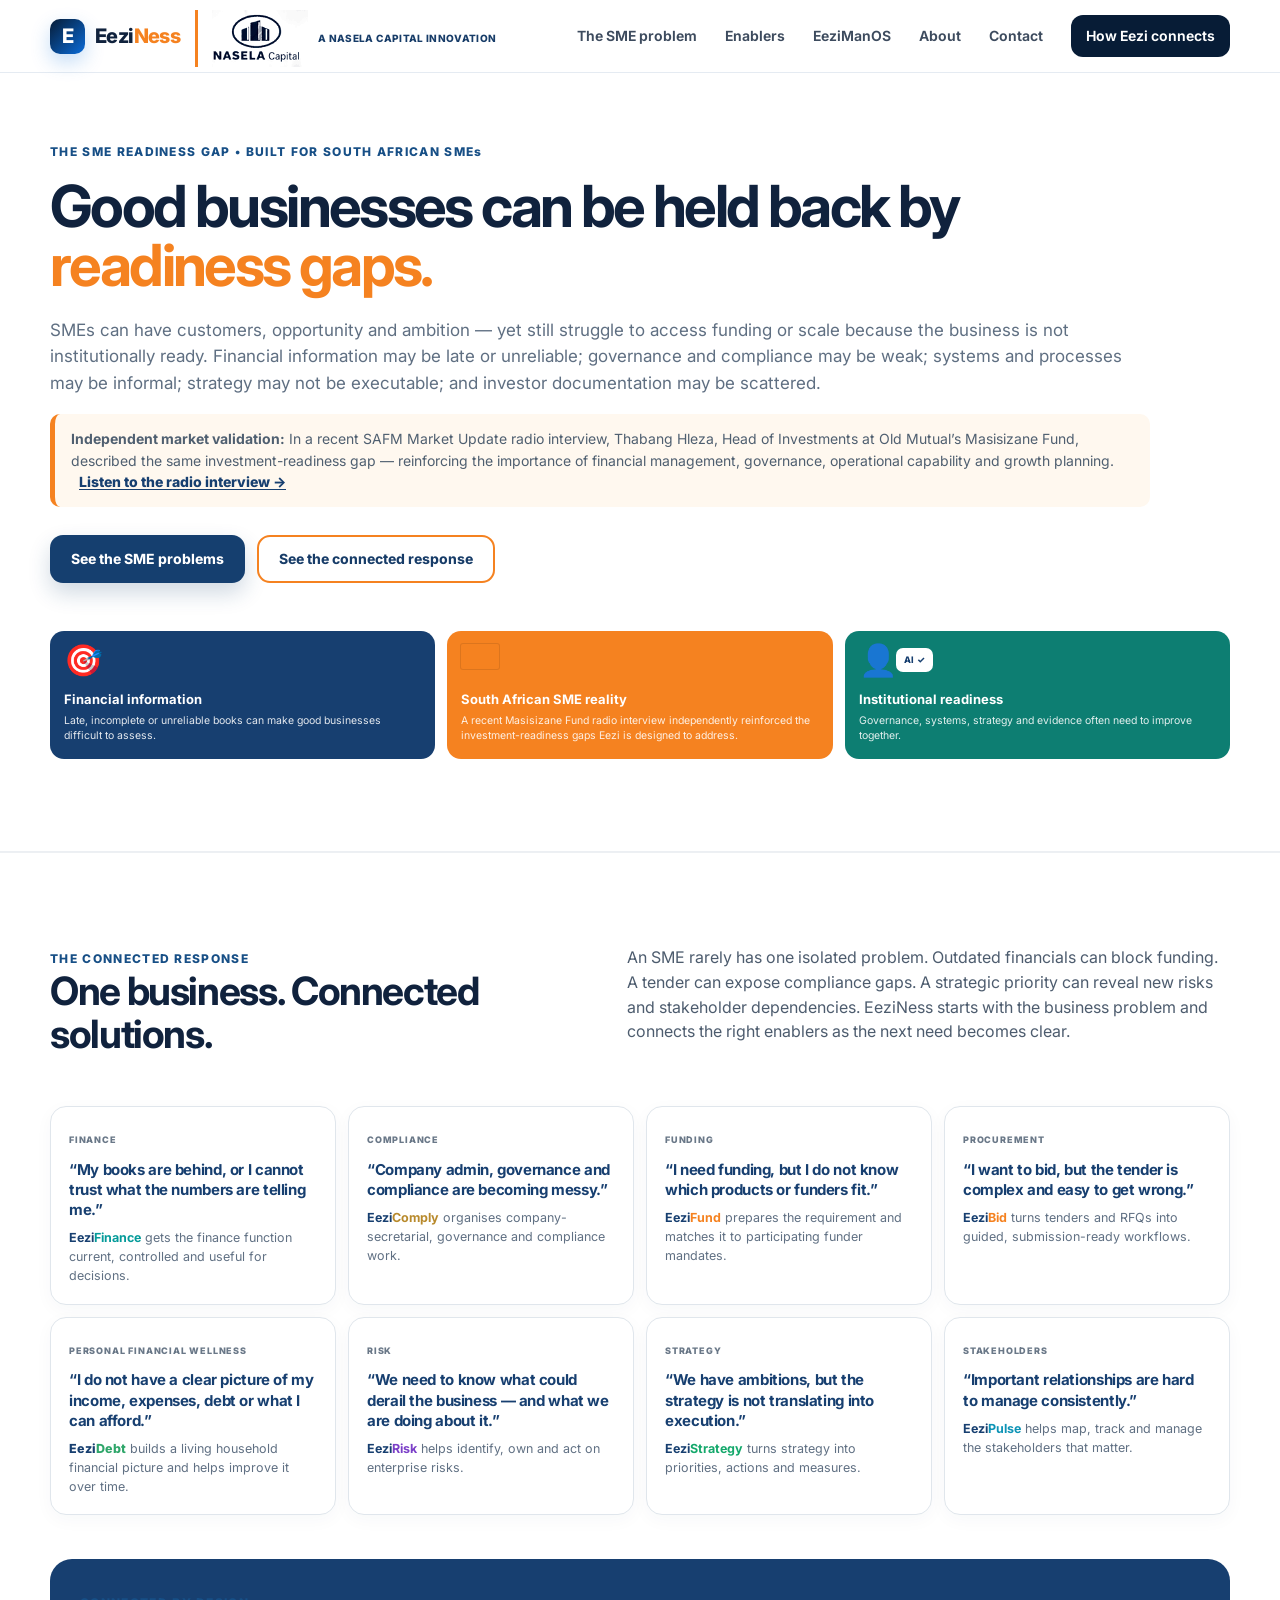
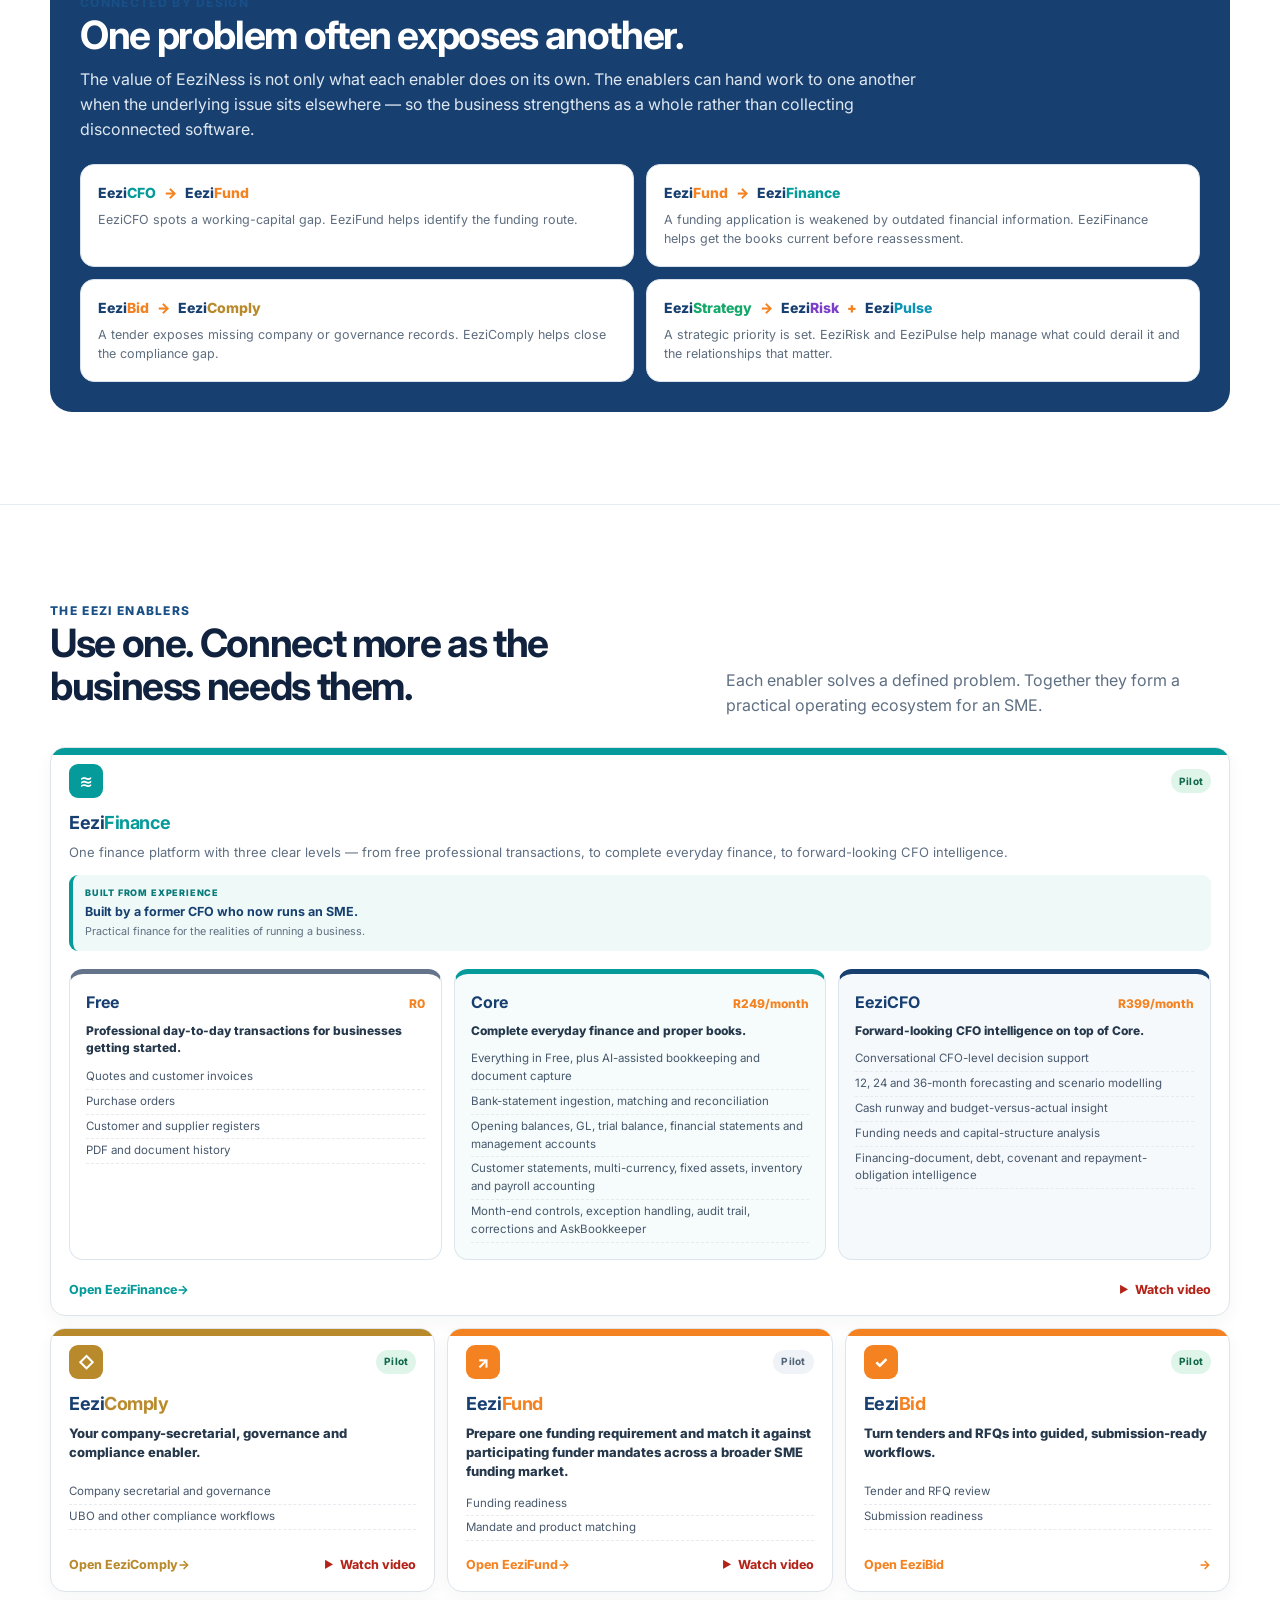
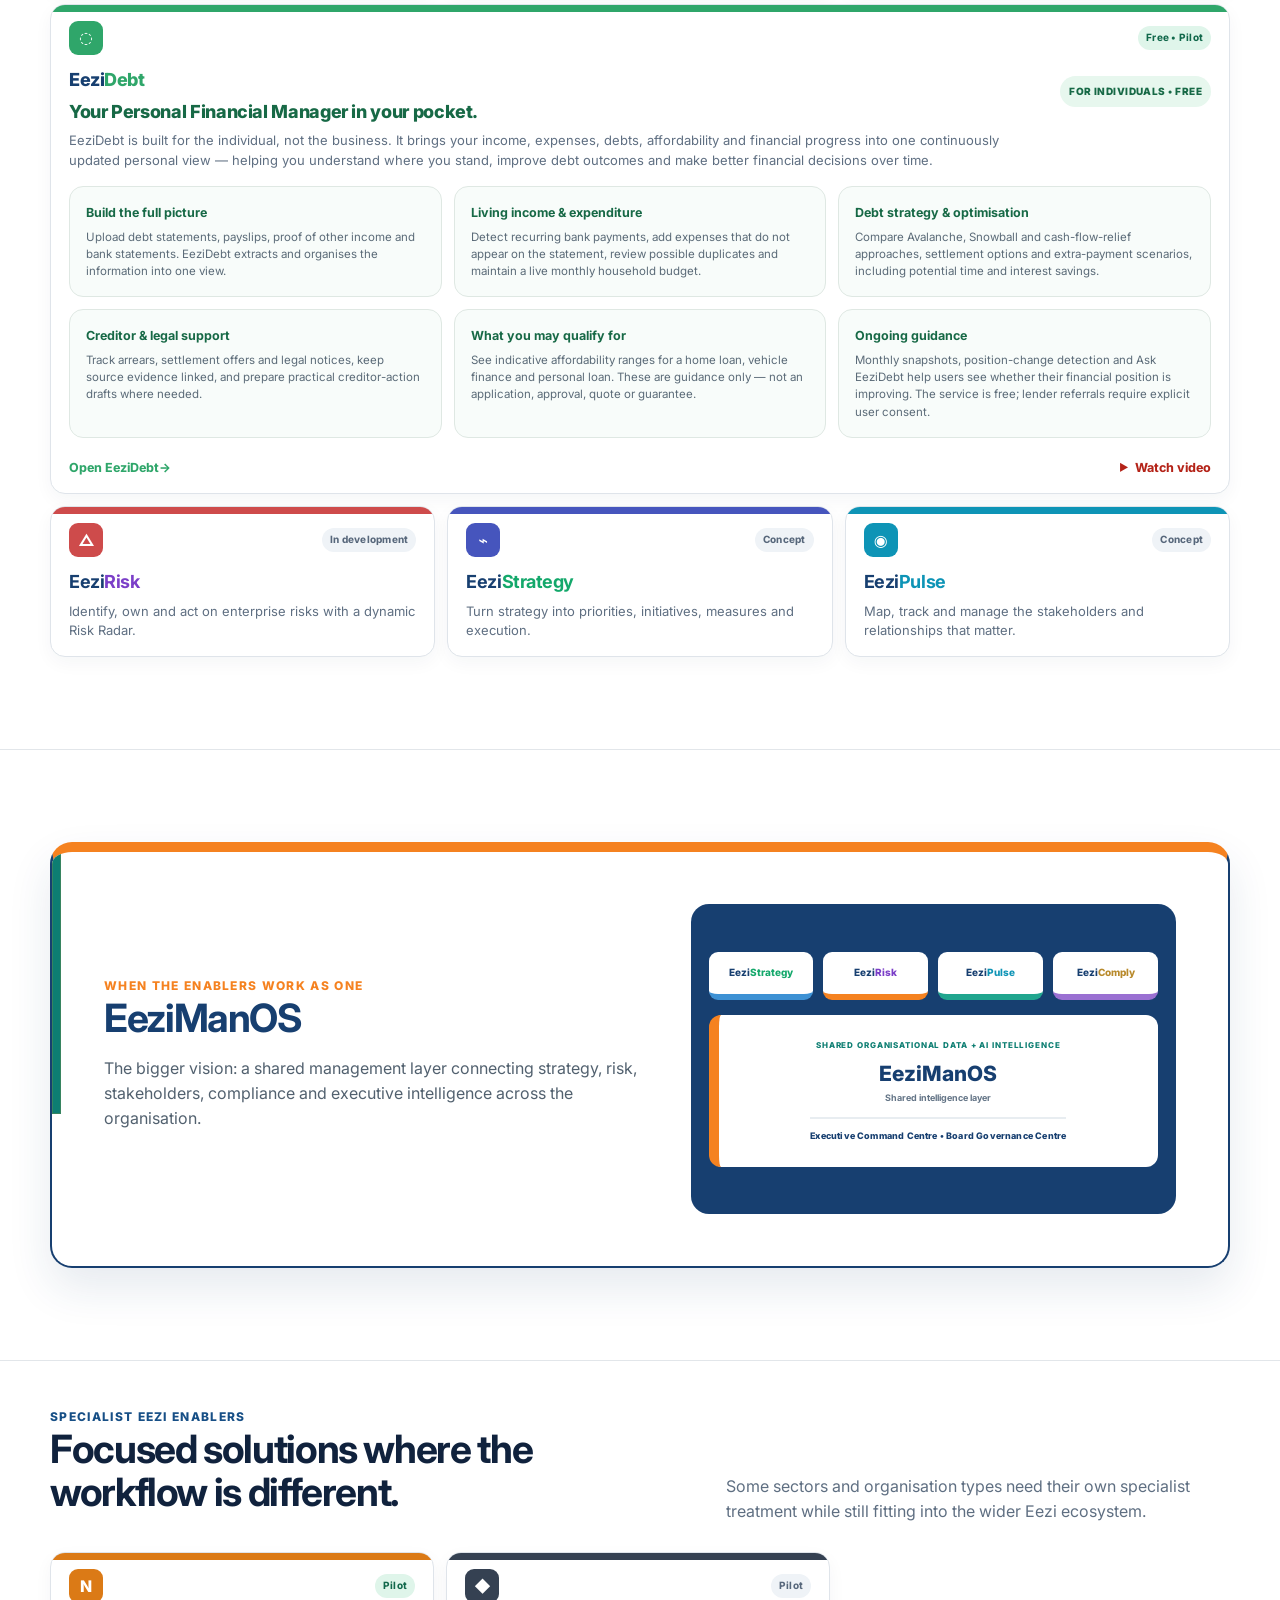
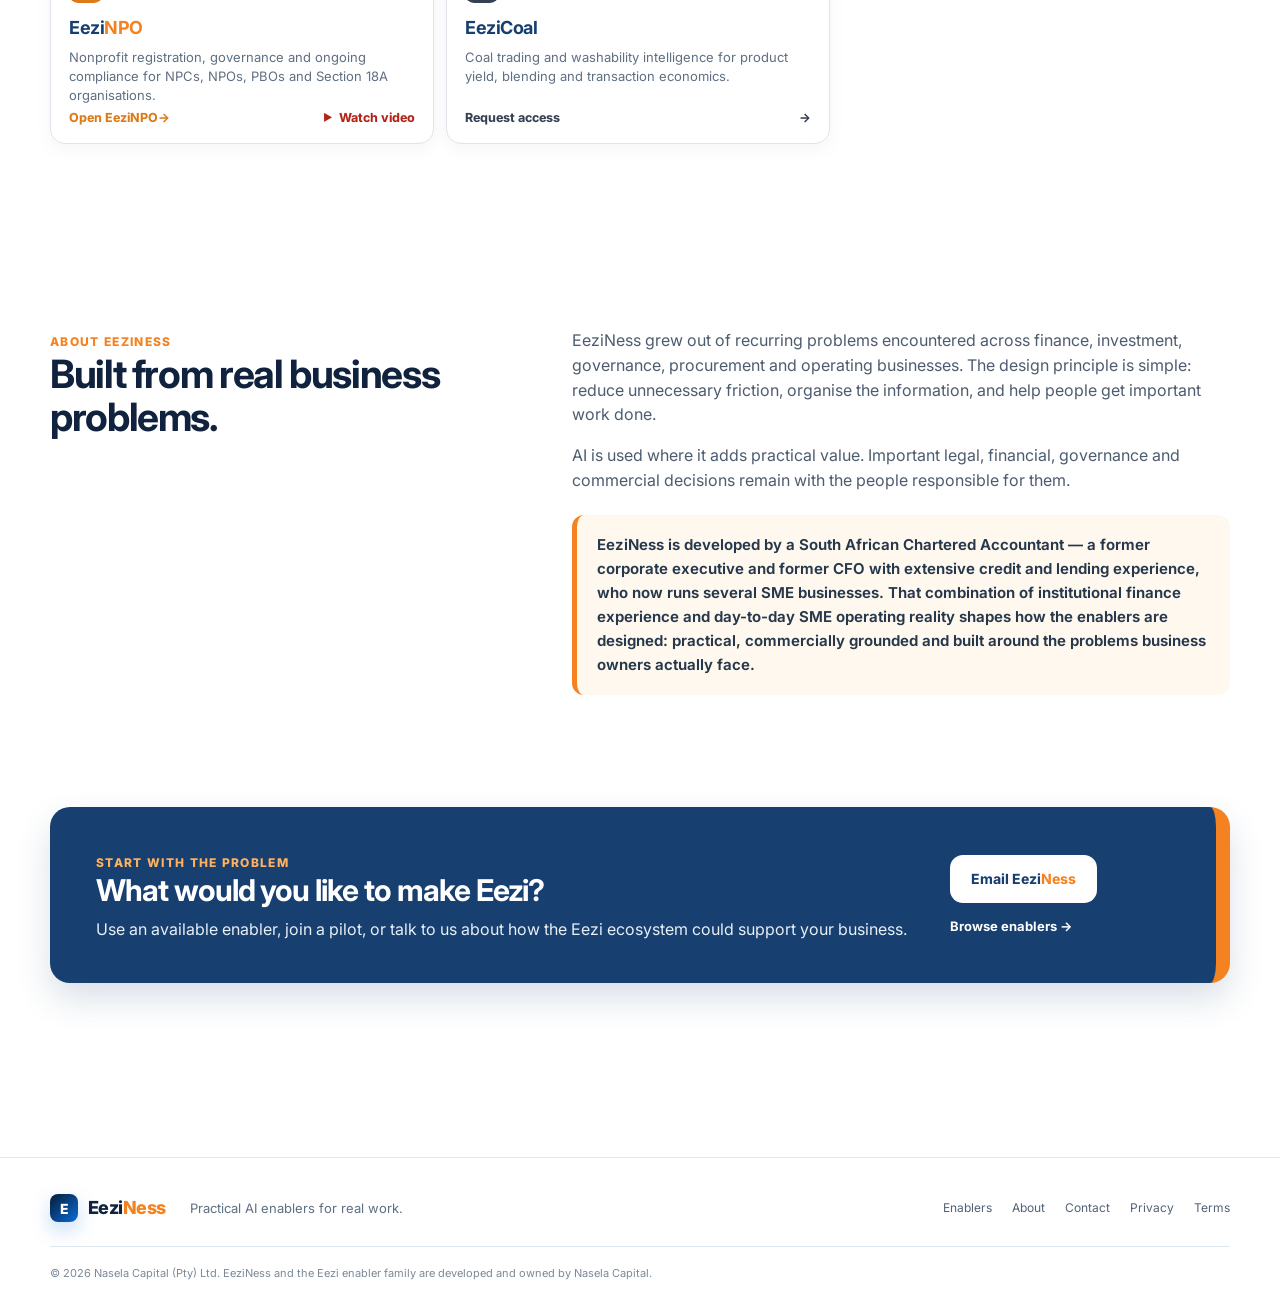
==== commit 6b601299: "Bust EeziDebt stylesheet cache" ====
--- a/index.html
+++ b/index.html
@@ -10,7 +10,7 @@
   <link href="https://fonts.googleapis.com/css2?family=Inter:wght@400;500;600;700;800&display=swap" rel="stylesheet">
   <link rel="stylesheet" href="styles.css?v=20260919-debtwordmark2" />
   <link rel="stylesheet" href="platform-executive.css?v=20260904-sitecopy2" />
-  <link rel="stylesheet" href="video-links.css?v=20260904-sitecopy2" />
+  <link rel="stylesheet" href="video-links.css?v=20260919-debtrootcause1" />
 </head>
 <body>
   <header class="site-header">
--- a/video-links.css
+++ b/video-links.css
@@ -185,16 +185,15 @@
   line-height:1.55;
   color:#5f6f82;
 }
+/* Keep the real EeziDebt markup visible so its wordmark styles match the other enablers. */
 .problem-grid article:nth-child(5) p{
-  font-size:0!important;
-  line-height:0!important;
-}
-.problem-grid article:nth-child(5) p::before{
-  content:"EeziDebt is free and built for the individual — your personal financial manager in your pocket, with a living view of income, expenses, debt and affordability.";
-  display:block;
   font-size:12.5px;
   line-height:1.5;
   color:#607083;
+}
+.problem-grid article:nth-child(5) p::before{
+  content:none;
+  display:none;
 }
 .debt-positioning{
   display:flex;
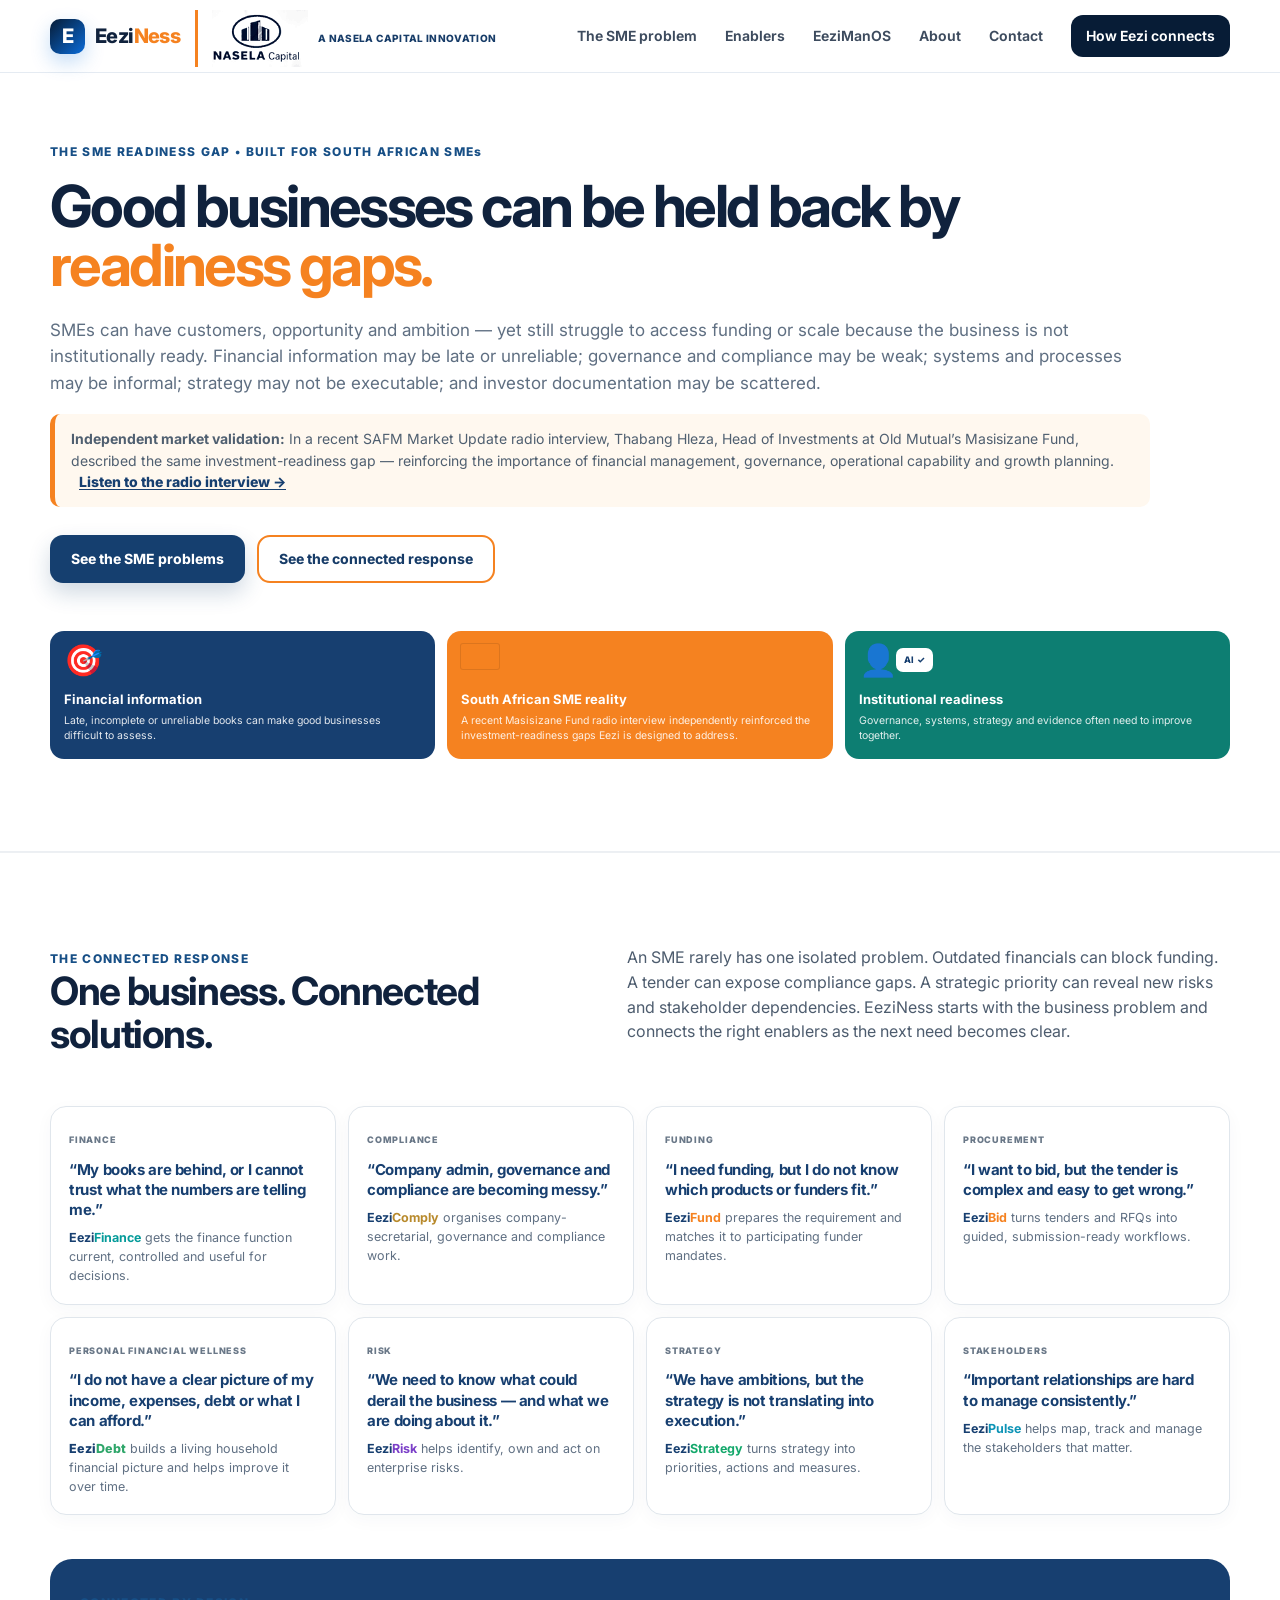
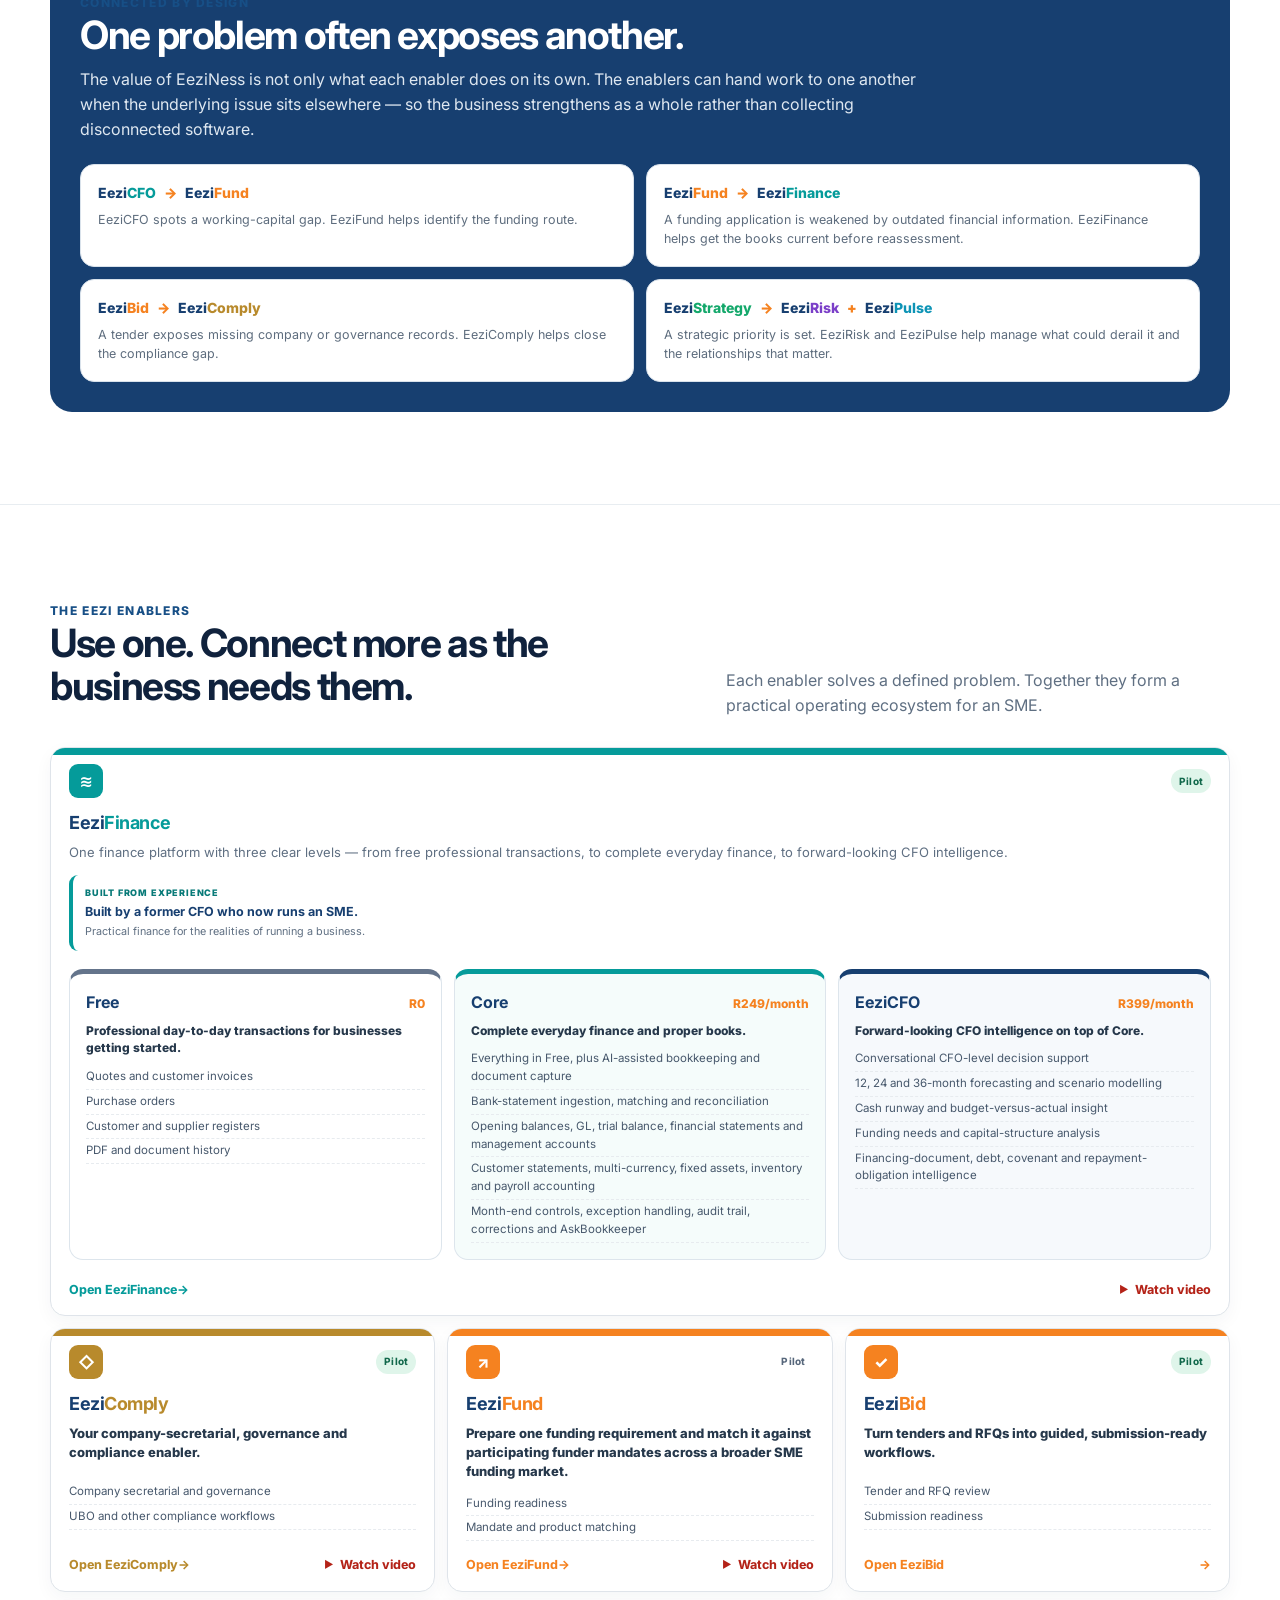
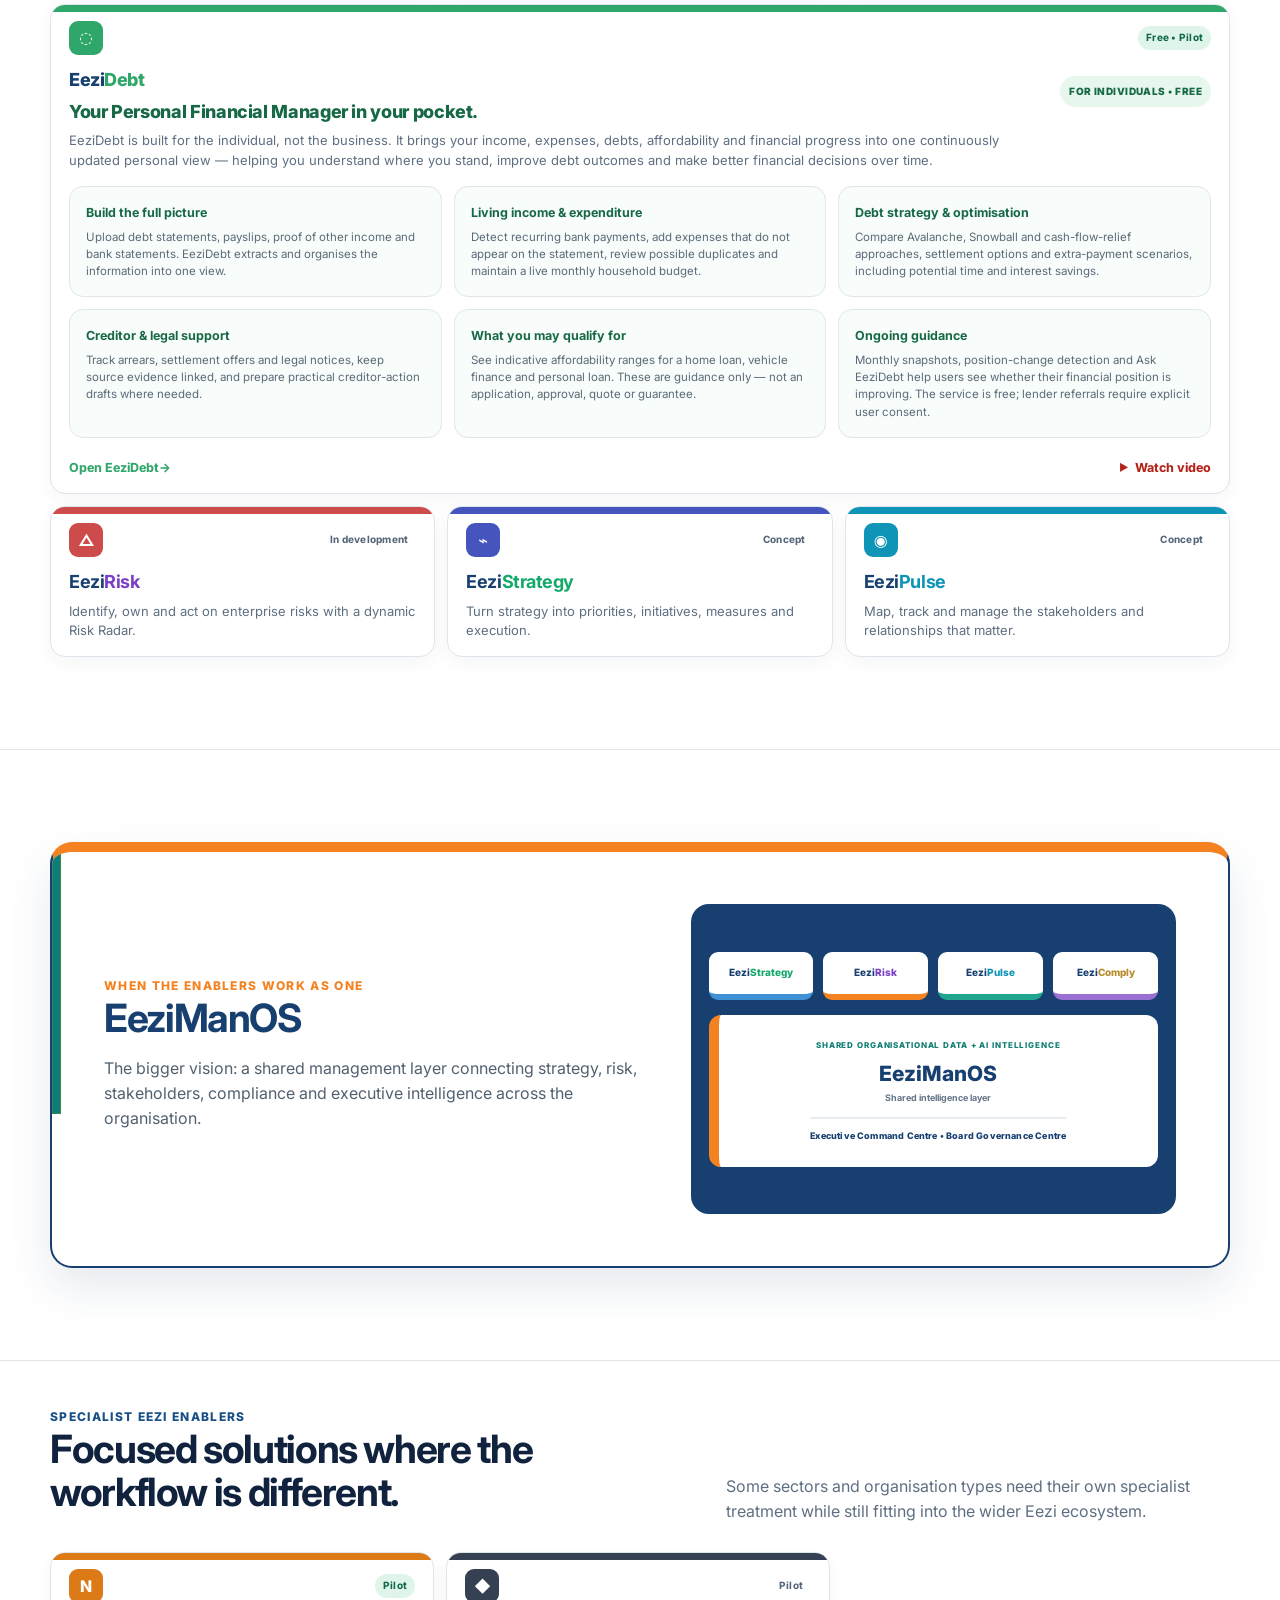
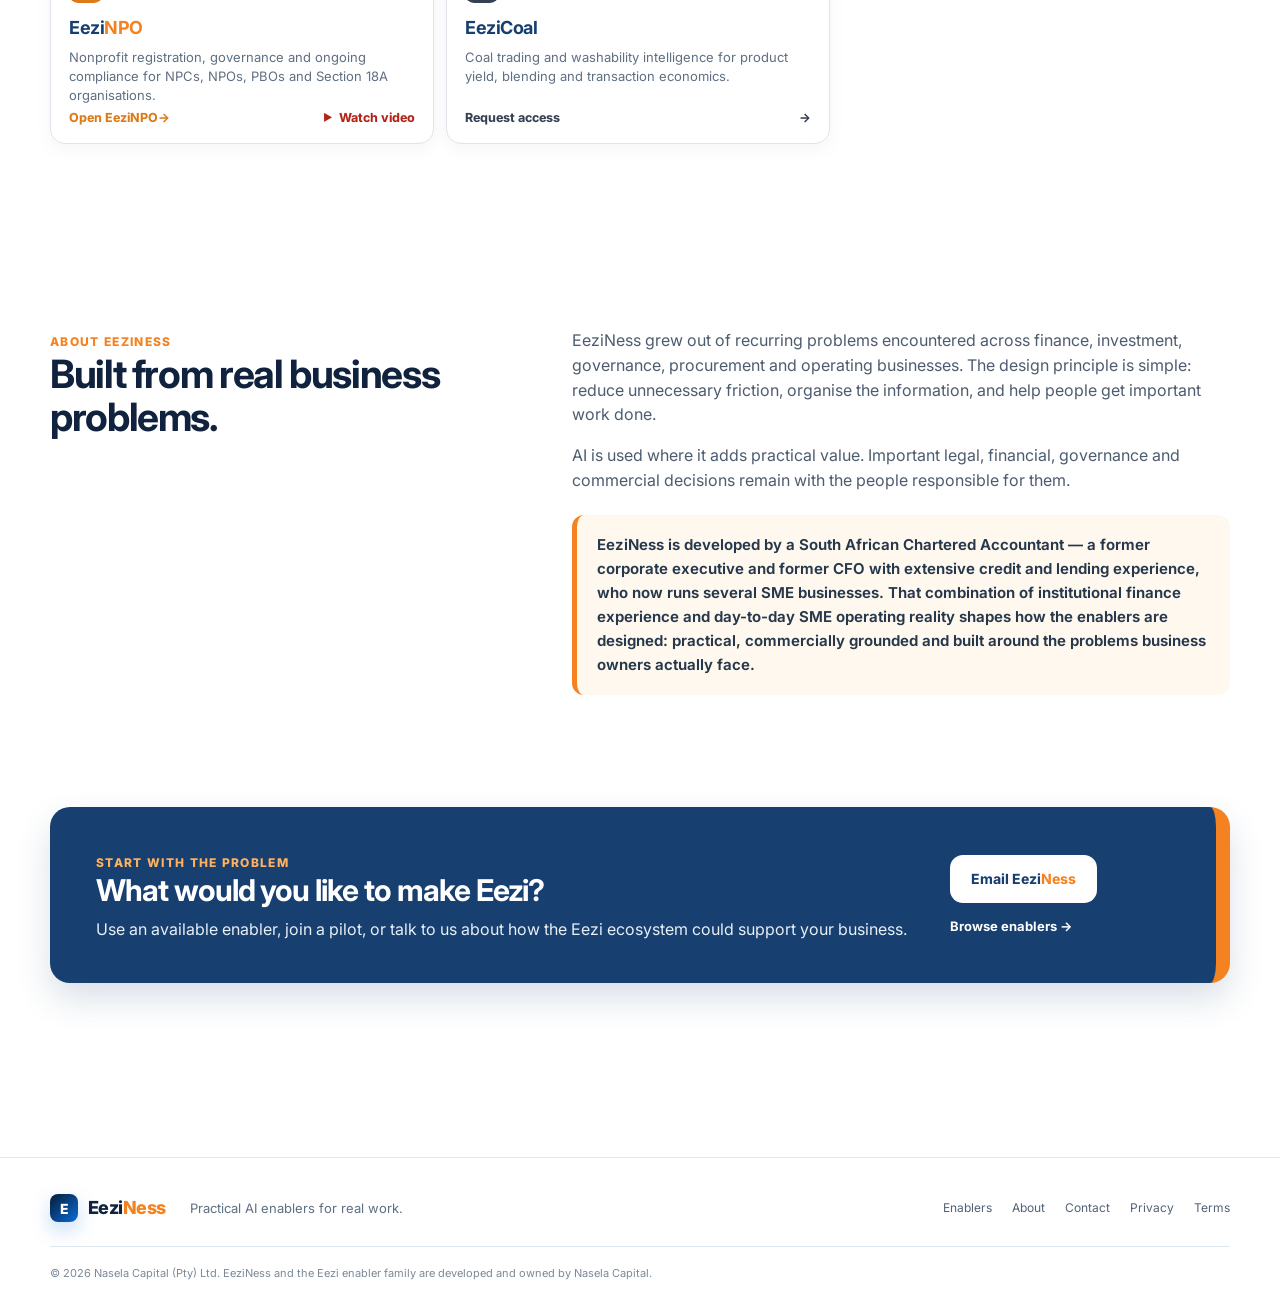
==== commit cba6e29a: "Add first-party website traffic tracking and owner dashboard" ====
--- a/index.html
+++ b/index.html
@@ -330,5 +330,7 @@
   </footer>
 
   <script src="script.js?v=20260919-debtwordmark3"></script>
+  <script defer src="/traffic-config.js?v=20261011"></script>
+  <script defer src="/traffic.js?v=20261011"></script>
 </body>
 </html>
--- a/styles.css
+++ b/styles.css
@@ -2,7 +2,7 @@
   --ink:#10223d;
   --muted:#5f6f82;
   --line:#dfe7ef;
-  --soft:#f5f8fb;
+  --soft:#fff;
   --blue:#0b4ea2;
   --blue2:#0a6bd8;
   --teal:#059b9a;
@@ -52,10 +52,10 @@
 .orbit-core{position:absolute;left:50%;top:50%;transform:translate(-50%,-50%);width:105px;height:105px;border-radius:28px;display:grid;place-items:center;font-size:24px;font-weight:800;background:linear-gradient(135deg,#fff,#e6f7ff);color:var(--navy);border:1px solid #d4e4ef;box-shadow:0 18px 36px rgba(16,34,61,.12)}
 .orbit-card{position:absolute;width:112px;padding:10px 12px;border-radius:14px;background:rgba(255,255,255,.92);border:1px solid #d8e5ef;backdrop-filter:blur(8px);box-shadow:0 12px 28px rgba(16,34,61,.08)}.orbit-card>span{font-size:13px;font-weight:800}.orbit-card b,.orbit-card small{display:block}.orbit-card b{font-size:12px;margin-top:3px;color:var(--ink)}.orbit-card small{font-size:10px;color:#6b7d90}.c1{left:8%;top:15%;border-top:4px solid #b88a2c}.c1>span{color:#b88a2c}.c2{right:6%;top:16%;border-top:4px solid #14a86b}.c2>span{color:#14a86b}.c3{left:0;top:53%;border-top:4px solid #7b3fc8}.c3>span{color:#7b3fc8}.c4{right:0;top:53%;border-top:4px solid #2fa66a}.c4>span{color:#2fa66a}.c5{left:22%;bottom:1%;border-top:4px solid #f58220}.c5>span{color:#f58220}.c6{right:22%;bottom:1%;border-top:4px solid #f58220}.c6>span{color:#f58220}.c7{left:calc(50% - 56px);top:-2%;border-top:4px solid #059b9a}.c7>span{color:#059b9a}
 .panel-bottom{font-size:10px;color:#63778c;margin-top:14px}.panel-bottom i{height:1px;background:#cfdae5;flex:1;margin:0 8px}
-.products-section{background:#fff}.section-heading{display:grid;grid-template-columns:1.1fr .9fr;gap:60px;align-items:end;margin-bottom:32px}.section-heading p{color:var(--muted);font-size:16px;margin-bottom:6px}.subheading-row{display:flex;align-items:center;justify-content:space-between;margin:20px 0 12px}.subheading-row h3{margin:0;font-size:18px}.future-row{margin-top:40px}.pill{display:inline-flex;align-items:center;min-height:24px;padding:0 8px;border-radius:999px;background:#eff3f7;color:#57677b;font-size:10px;font-weight:750;letter-spacing:.025em}.pill-live{background:#e9f8ef;color:#20734c}
+.products-section{background:#fff}.section-heading{display:grid;grid-template-columns:1.1fr .9fr;gap:60px;align-items:end;margin-bottom:32px}.section-heading p{color:var(--muted);font-size:16px;margin-bottom:6px}.subheading-row{display:flex;align-items:center;justify-content:space-between;margin:20px 0 12px}.subheading-row h3{margin:0;font-size:18px}.future-row{margin-top:40px}.pill{display:inline-flex;align-items:center;min-height:24px;padding:0 8px;border-radius:999px;background:#fff;color:#57677b;font-size:10px;font-weight:750;letter-spacing:.025em}.pill-live{background:#e9f8ef;color:#20734c}
 .product-grid{display:grid;gap:12px}.featured-grid{grid-template-columns:repeat(3,1fr)}.future-grid{grid-template-columns:repeat(3,1fr)}
 .product-card{position:relative;display:flex;flex-direction:column;background:#fff;border:1px solid var(--line);border-radius:16px;padding:16px 18px;box-shadow:0 4px 16px rgba(16,34,61,.035);transition:.22s ease;overflow:hidden}.product-card:before{content:"";position:absolute;left:0;right:0;top:0;height:3px;background:var(--accent,#0b4ea2)}.product-card:hover{transform:translateY(-2px);box-shadow:0 14px 34px rgba(16,34,61,.08)}.product-top{display:flex;align-items:center;justify-content:space-between;margin-bottom:11px}.product-icon{width:34px;height:34px;border-radius:10px;display:grid;place-items:center;background:color-mix(in srgb,var(--accent) 12%,white);color:var(--accent);font-weight:800}.product-card h3{font-size:18px;margin-bottom:6px}.product-card p{color:var(--muted);font-size:13px;line-height:1.48;min-height:46px;margin-bottom:0}.product-card ul{padding:0;margin:10px 0 12px;list-style:none}.product-card li{font-size:11.5px;color:#47586c;padding:3px 0;border-bottom:1px dashed #edf1f5}.card-link{display:flex;align-items:center;justify-content:space-between;font-size:12.5px;font-weight:750;color:var(--accent);margin-top:auto;padding-top:2px}.compact p{min-height:0;margin-bottom:0}.accent-finance{--accent:#059b9a}.accent-fund{--accent:#f58220}.accent-bid{--accent:#f58220}.accent-comply{--accent:#b88a2c}.accent-debt{--accent:#2fa66a}.accent-blue{--accent:#0b4ea2}.accent-green{--accent:#15915f}.accent-purple{--accent:#7b3fc8}.accent-teal{--accent:#079a9b}.accent-orange{--accent:#db7a16}.accent-coal{--accent:#354152}.accent-red{--accent:#ce4b4b}.accent-cyan{--accent:#0e94b6}.accent-indigo{--accent:#4655bd}.accent-lime{--accent:#6c8d2f}
-.experience-note{margin:12px 0 2px;padding:11px 12px;border-left:4px solid #059b9a;border-radius:9px;background:#eef9f8}
+.experience-note{margin:12px 0 2px;padding:11px 12px;border-left:4px solid #059b9a;border-radius:9px;background:#fff}
 .experience-note span,.experience-note strong,.experience-note small{display:block}
 .experience-note span{font-size:9px;font-weight:850;letter-spacing:.09em;color:#087a78;margin-bottom:4px}
 .experience-note strong{font-size:12.5px;color:#173f70;line-height:1.35}
@@ -74,8 +74,8 @@
 .orbit-card .enabler-wordmark>span{font-size:inherit;font-weight:inherit}
 .stack .enabler-wordmark{font-size:inherit;font-weight:inherit}
 
-.platform-section{background:#fffaf5}.platform-card{position:relative;background:radial-gradient(circle at 12% 12%,rgba(245,158,11,.22),transparent 28%),radial-gradient(circle at 90% 14%,rgba(16,185,129,.20),transparent 27%),radial-gradient(circle at 88% 88%,rgba(139,92,246,.17),transparent 26%),linear-gradient(135deg,#fffdf8,#ffffff 52%,#f7fff9);color:var(--ink);border:1px solid #eadfce;border-radius:30px;padding:52px;display:grid;grid-template-columns:1.05fr .95fr;gap:50px;align-items:center;overflow:hidden;box-shadow:0 20px 48px rgba(75,58,85,.10)}.platform-card:before{content:"";position:absolute;width:260px;height:260px;border-radius:50%;border:1px solid rgba(245,158,11,.18);left:-100px;top:-120px}.platform-card:after{content:"";position:absolute;width:220px;height:220px;border-radius:50%;border:1px solid rgba(139,92,246,.14);right:-80px;bottom:-100px}.platform-copy,.platform-visual{position:relative;z-index:1}.platform-copy .eyebrow.light{color:#9a6500}.platform-copy h2{color:#241b31}.platform-lead{font-size:16px;color:#5f6673;max-width:650px}.platform-tags{display:flex;flex-wrap:wrap;gap:8px;margin-top:26px}.platform-tags span{font-size:11px;padding:8px 10px;border:1px solid #e0d7e7;border-radius:999px;background:rgba(255,255,255,.78);color:#51465f}.platform-tags span:nth-child(1){border-color:#d6b6f3;background:#f8f0ff}.platform-tags span:nth-child(2){border-color:#efb3b3;background:#fff1f1}.platform-tags span:nth-child(3){border-color:#a9dfd9;background:#edfffc}.platform-tags span:nth-child(4){border-color:#b7c9f2;background:#f0f5ff}.platform-tags span:nth-child(5){border-color:#efd29e;background:#fff8e8}.platform-tags span:nth-child(6){border-color:#b8dfbd;background:#f0fff2}.platform-visual{min-height:300px;background:rgba(255,255,255,.55);border:1px solid #e9e2ec;border-radius:24px}.stack{position:absolute;left:50%;transform:translateX(-50%);width:72%;height:58px;border-radius:14px;display:grid;place-items:center;font-size:12px;font-weight:700;border:1px solid #ded7e6;background:#fff;color:#3f354b;box-shadow:0 8px 20px rgba(79,60,90,.06)}.s1{top:0;background:#f7efff;border-color:#d8bbed}.s2{top:50px;width:78%;background:#fff0f0;border-color:#efc0c0}.s3{top:100px;width:84%;background:#effdfb;border-color:#b6e3dc}.s4{top:150px;width:90%;background:#f0f5ff;border-color:#bfd0f0}.stack-core{position:absolute;left:50%;bottom:0;transform:translateX(-50%);width:95%;text-align:center;background:linear-gradient(135deg,#fff6df,#ffffff 45%,#ebfff6);color:#30263b;border:1px solid #ded4c6;border-radius:18px;padding:20px;font-size:21px;font-weight:800;box-shadow:0 18px 40px rgba(84,65,91,.12)}.stack-core small{font-size:11px;font-weight:600;color:#71677a}
-.about-section{background:#fff}.about-grid{display:grid;grid-template-columns:.85fr 1.15fr;gap:70px}.about-copy>p{font-size:16px;color:#4d5c6e}.values-grid{display:grid;grid-template-columns:repeat(2,1fr);gap:12px;margin-top:28px}.values-grid div{padding:17px;border:1px solid var(--line);border-radius:14px;background:#fbfcfd}.values-grid b,.values-grid span{display:block}.values-grid b{font-size:13px}.values-grid span{font-size:12px;color:var(--muted);margin-top:4px}
+.platform-section{background:#fff}.platform-card{position:relative;background:radial-gradient(circle at 12% 12%,rgba(245,158,11,.22),transparent 28%),radial-gradient(circle at 90% 14%,rgba(16,185,129,.20),transparent 27%),radial-gradient(circle at 88% 88%,rgba(139,92,246,.17),transparent 26%),linear-gradient(135deg,#fffdf8,#ffffff 52%,#f7fff9);color:var(--ink);border:1px solid #eadfce;border-radius:30px;padding:52px;display:grid;grid-template-columns:1.05fr .95fr;gap:50px;align-items:center;overflow:hidden;box-shadow:0 20px 48px rgba(75,58,85,.10)}.platform-card:before{content:"";position:absolute;width:260px;height:260px;border-radius:50%;border:1px solid rgba(245,158,11,.18);left:-100px;top:-120px}.platform-card:after{content:"";position:absolute;width:220px;height:220px;border-radius:50%;border:1px solid rgba(139,92,246,.14);right:-80px;bottom:-100px}.platform-copy,.platform-visual{position:relative;z-index:1}.platform-copy .eyebrow.light{color:#9a6500}.platform-copy h2{color:#241b31}.platform-lead{font-size:16px;color:#5f6673;max-width:650px}.platform-tags{display:flex;flex-wrap:wrap;gap:8px;margin-top:26px}.platform-tags span{font-size:11px;padding:8px 10px;border:1px solid #e0d7e7;border-radius:999px;background:rgba(255,255,255,.78);color:#51465f}.platform-tags span:nth-child(1){border-color:#d6b6f3;background:#f8f0ff}.platform-tags span:nth-child(2){border-color:#efb3b3;background:#fff1f1}.platform-tags span:nth-child(3){border-color:#a9dfd9;background:#edfffc}.platform-tags span:nth-child(4){border-color:#b7c9f2;background:#f0f5ff}.platform-tags span:nth-child(5){border-color:#efd29e;background:#fff8e8}.platform-tags span:nth-child(6){border-color:#b8dfbd;background:#f0fff2}.platform-visual{min-height:300px;background:rgba(255,255,255,.55);border:1px solid #e9e2ec;border-radius:24px}.stack{position:absolute;left:50%;transform:translateX(-50%);width:72%;height:58px;border-radius:14px;display:grid;place-items:center;font-size:12px;font-weight:700;border:1px solid #ded7e6;background:#fff;color:#3f354b;box-shadow:0 8px 20px rgba(79,60,90,.06)}.s1{top:0;background:#f7efff;border-color:#d8bbed}.s2{top:50px;width:78%;background:#fff0f0;border-color:#efc0c0}.s3{top:100px;width:84%;background:#effdfb;border-color:#b6e3dc}.s4{top:150px;width:90%;background:#f0f5ff;border-color:#bfd0f0}.stack-core{position:absolute;left:50%;bottom:0;transform:translateX(-50%);width:95%;text-align:center;background:linear-gradient(135deg,#fff6df,#ffffff 45%,#ebfff6);color:#30263b;border:1px solid #ded4c6;border-radius:18px;padding:20px;font-size:21px;font-weight:800;box-shadow:0 18px 40px rgba(84,65,91,.12)}.stack-core small{font-size:11px;font-weight:600;color:#71677a}
+.about-section{background:#fff}.about-grid{display:grid;grid-template-columns:.85fr 1.15fr;gap:70px}.about-copy>p{font-size:16px;color:#4d5c6e}.values-grid{display:grid;grid-template-columns:repeat(2,1fr);gap:12px;margin-top:28px}.values-grid div{padding:17px;border:1px solid var(--line);border-radius:14px;background:#fff}.values-grid b,.values-grid span{display:block}.values-grid b{font-size:13px}.values-grid span{font-size:12px;color:var(--muted);margin-top:4px}
 .contact-section{padding-top:20px}.contact-card{background:linear-gradient(120deg,#0a2544,#0a6bd8);color:#fff;border-radius:26px;padding:42px 46px;display:flex;align-items:center;justify-content:space-between;gap:34px}.contact-card h2{font-size:30px;margin-bottom:10px}.contact-card p{color:#d8e8f6;margin-bottom:0}.contact-actions{display:flex;flex-direction:column;gap:13px;align-items:flex-start;min-width:220px}.btn-light{background:#fff;color:var(--navy)}.light-link{color:#fff;font-size:13px;font-weight:700}
 .site-footer{padding:36px 0 28px;border-top:1px solid var(--line);margin-top:82px}.footer-grid{display:grid;grid-template-columns:auto 1fr auto;gap:24px;align-items:center}.footer-brand{font-size:18px}.footer-copy{font-size:13px;color:var(--muted)}.footer-links{display:flex;gap:20px;font-size:12px;color:#526276}.footer-bottom{grid-column:1/-1;border-top:1px solid var(--line);padding-top:18px;font-size:11px;color:#7b8999}
 @media(max-width:980px){.hero-grid,.section-heading,.platform-card,.about-grid{grid-template-columns:1fr}.featured-grid{grid-template-columns:repeat(2,1fr)}.future-grid{grid-template-columns:repeat(2,1fr)}.hero-panel{min-height:500px}.platform-visual{min-height:290px}.section-heading{gap:15px}.about-grid{gap:30px}}
@@ -83,7 +83,7 @@
 
 /* Why Eezi / institutional readiness narrative */
 .why-section{
-  background:linear-gradient(180deg,#fff 0%,#f7f9fb 100%);
+  background:#fff;
   border-top:1px solid #edf0f3;
   border-bottom:1px solid #e8edf1
 }
@@ -125,7 +125,7 @@
   width:34px;
   height:34px;
   border-radius:10px;
-  background:#f2f5f8;
+  background:#fff;
   color:#173f70;
   font-size:11px;
   font-weight:800;
@@ -228,7 +228,7 @@
   padding:18px;
   border:1px solid #dde5ec;
   border-radius:14px;
-  background:#f8fafc
+  background:#fff
 }
 .journey-strip>div:nth-of-type(1){border-top:6px solid #64748b}
 .journey-strip>div:nth-of-type(2){border-top:6px solid #1769aa}
@@ -313,8 +313,8 @@
   min-height:210px
 }
 .layer-card:nth-child(1){border-top:6px solid #173f70}
-.layer-card.growth-layer{border-top:6px solid #15915f;background:#f7fcf9}
-.layer-card.founder-layer{border-top:6px solid #db7a16;background:#fffaf4}
+.layer-card.growth-layer{border-top:6px solid #15915f;background:#fff}
+.layer-card.founder-layer{border-top:6px solid #db7a16;background:#fff}
 .layer-kicker{
   display:block;
   font-size:9.5px;
@@ -345,7 +345,7 @@
   border:1px solid #cfe5d8;
   border-left:8px solid #15915f;
   border-radius:16px;
-  background:#f7fcf9
+  background:#fff
 }
 .procurement-stat{
   font-size:10px;
@@ -385,7 +385,7 @@
   border:1px solid #fff;
   font-size:12.5px
 }
-.btn-answer:hover{background:#f5f8fb}
+.btn-answer:hover{background:#fff}
 
 
 /* Product family ecosystem: reveal products only after the Why narrative */
@@ -431,7 +431,7 @@
   padding:20px;
   border:1px solid #dfe6ec;
   border-radius:15px;
-  background:#f8fafc
+  background:#fff
 }
 .build-principles article:nth-child(1){border-top:6px solid #173f70}
 .build-principles article:nth-child(2){border-top:6px solid #f58220}
@@ -523,7 +523,7 @@
   border:1px solid #e5dcc6;
   border-top:7px solid #b88a2c;
   border-radius:20px;
-  background:linear-gradient(135deg,#fbf8ff,#fff 58%,#f3fbfa);
+  background:#fff;
   box-shadow:0 14px 34px rgba(66,48,90,.08)
 }
 .eezicomply-suite-head{
@@ -551,7 +551,7 @@
 .eezicomply-suite-grid article p{font-size:12.5px;color:#5c697b;line-height:1.5;margin-bottom:0}
 .eezicomply-suite-grid .npo-subproduct{
   border-left:6px solid #f58220;
-  background:#f7fffd
+  background:#fff
 }
 .suite-status{
   display:inline-flex;
@@ -560,7 +560,7 @@
   font-size:9px;
   font-weight:800;
   letter-spacing:.06em;
-  background:#f1edf8;
+  background:#fff;
   color:#64408e
 }
 .suite-status.live{background:#e7f7ee;color:#176946}
@@ -573,7 +573,7 @@
 }
 
 /* Simplified problem-to-ecosystem narrative */
-.simplified-why{background:linear-gradient(180deg,#fff,#f7f9fb)}
+.simplified-why{background:#fff}
 .problem-grid{display:grid;grid-template-columns:repeat(4,1fr);gap:12px;margin-top:28px}
 .problem-grid article{background:#fff;border:1px solid #e0e6ec;border-radius:16px;padding:18px;min-height:175px;box-shadow:0 5px 18px rgba(20,55,95,.035)}
 .problem-grid article>span{display:inline-block;font-size:9px;font-weight:850;letter-spacing:.09em;color:#6a7888;margin-bottom:13px}
--- a/platform-executive.css
+++ b/platform-executive.css
@@ -68,7 +68,7 @@
 
 /* Hero ecosystem panel: vivid without becoming a dark box */
 .hero-panel{
-  background:#ffffff!important;
+  background:#fff!important;
   border:2px solid #173f70!important;
   border-top:10px solid #f58220!important;
   box-shadow:0 24px 52px rgba(21,63,111,.14)!important
@@ -188,7 +188,7 @@
 
 /* EeziManOS: executive architecture with stronger colour */
 .platform-section{
-  background:#f1f3f5!important;
+  background:#fff!important;
   border-top:1px solid #e2e6ea;
   border-bottom:1px solid #e2e6ea
 }
@@ -319,7 +319,7 @@
 .values-grid div{
   border:0!important;
   border-left:6px solid #173f70!important;
-  background:#f5f7f9!important;
+  background:#fff!important;
   border-radius:10px!important
 }
 .values-grid div:nth-child(2){border-left-color:#f58220!important}
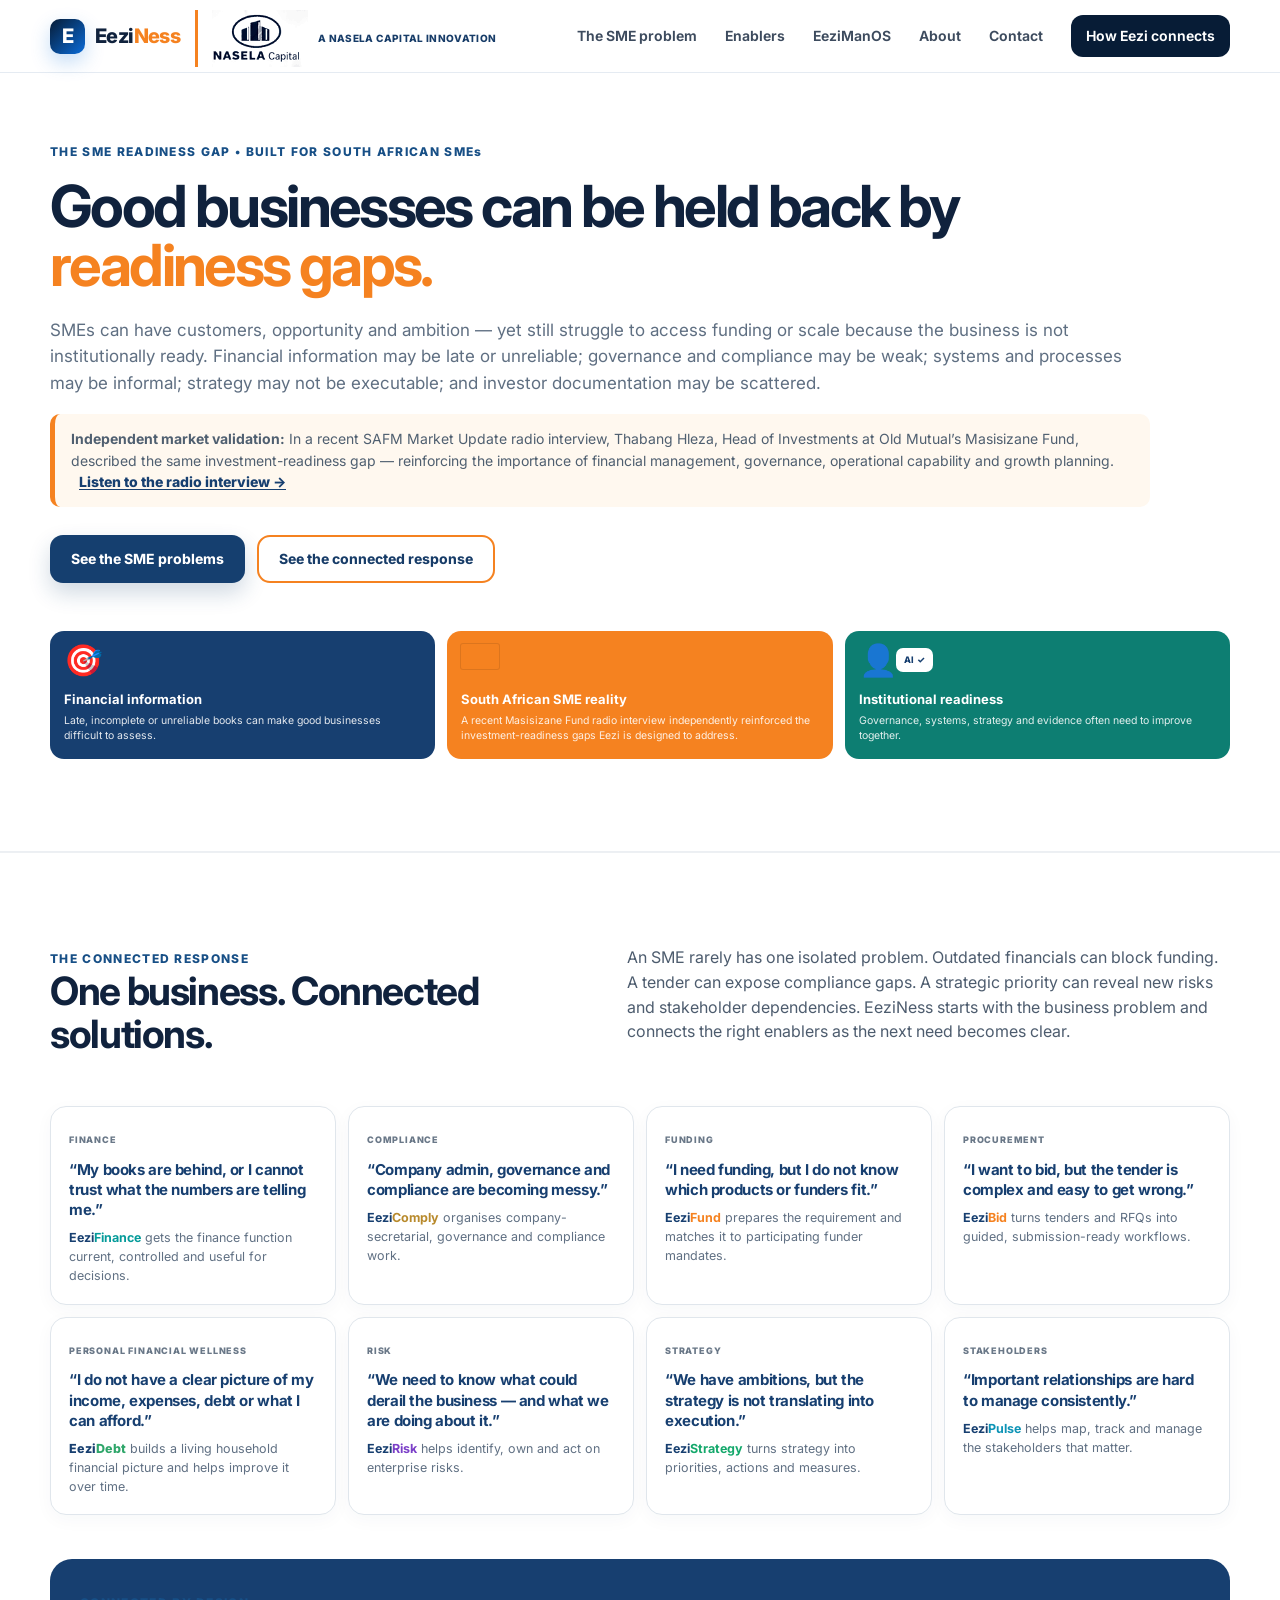
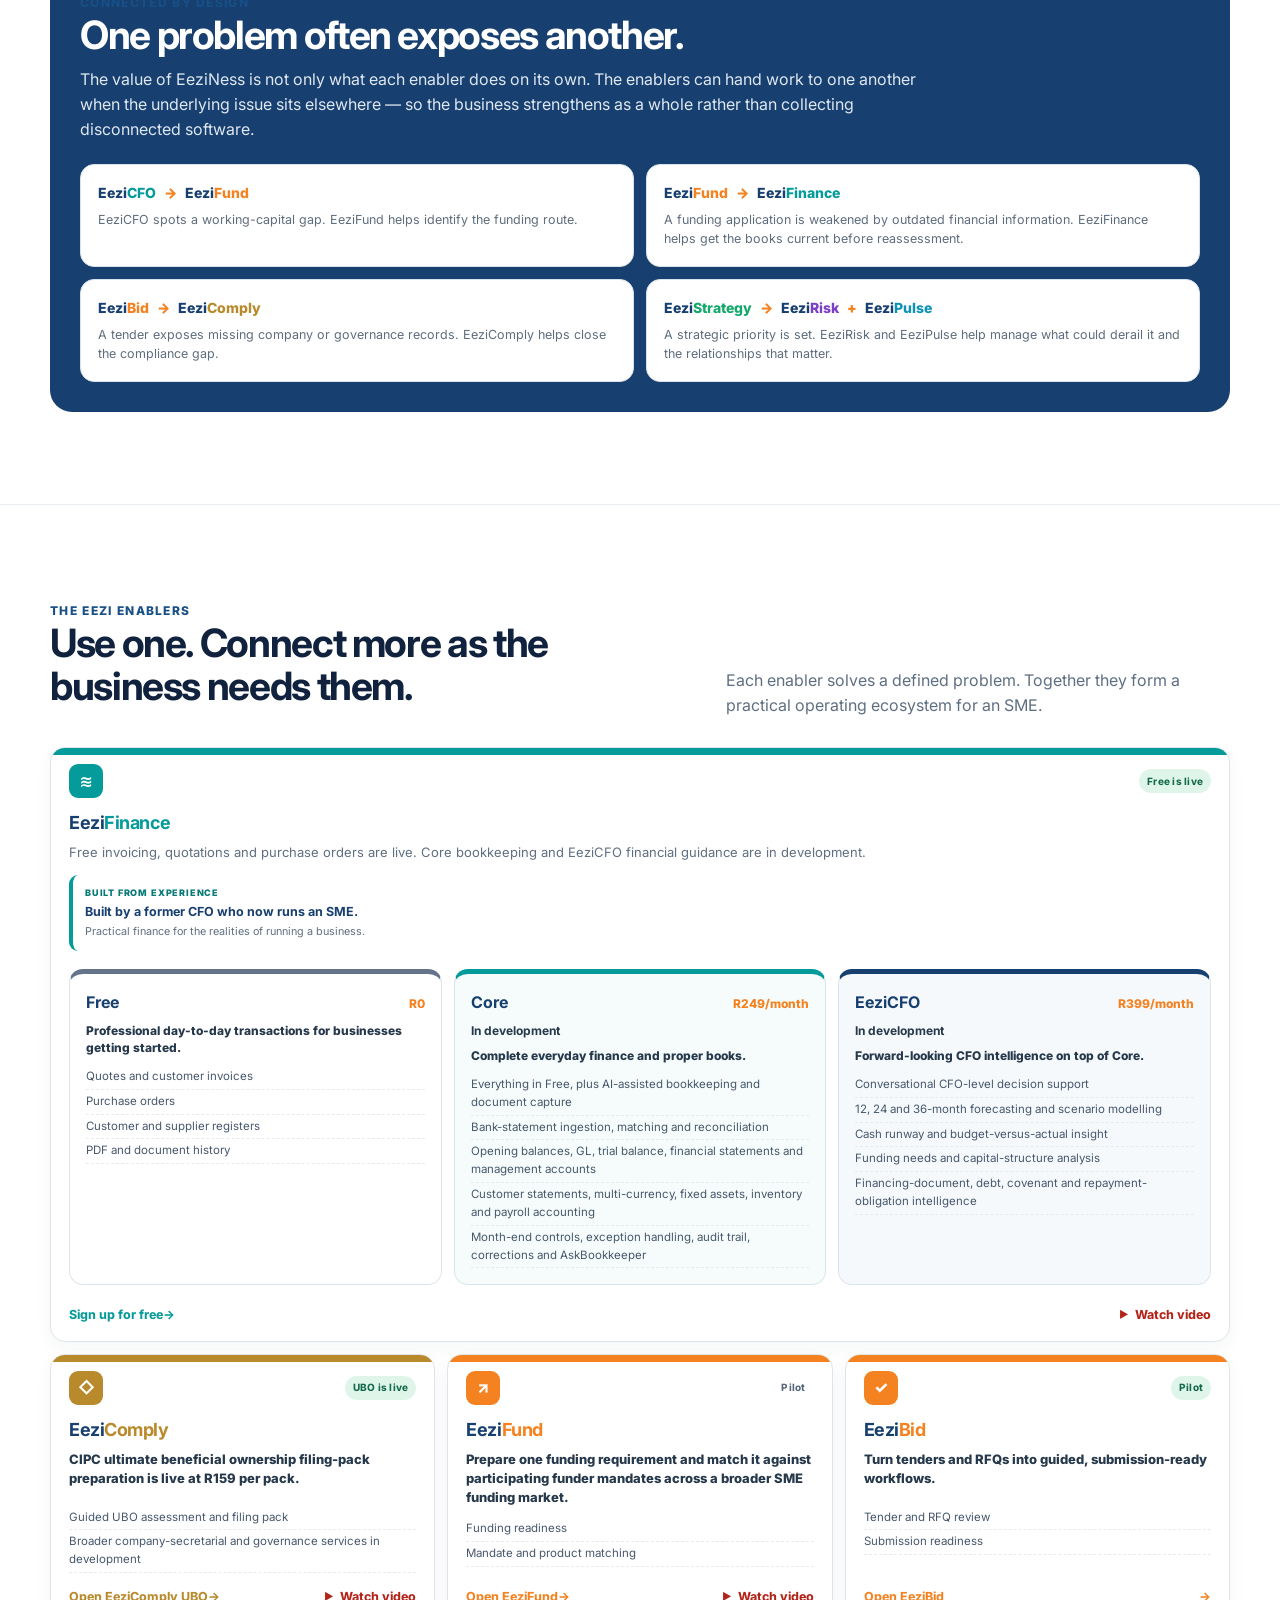
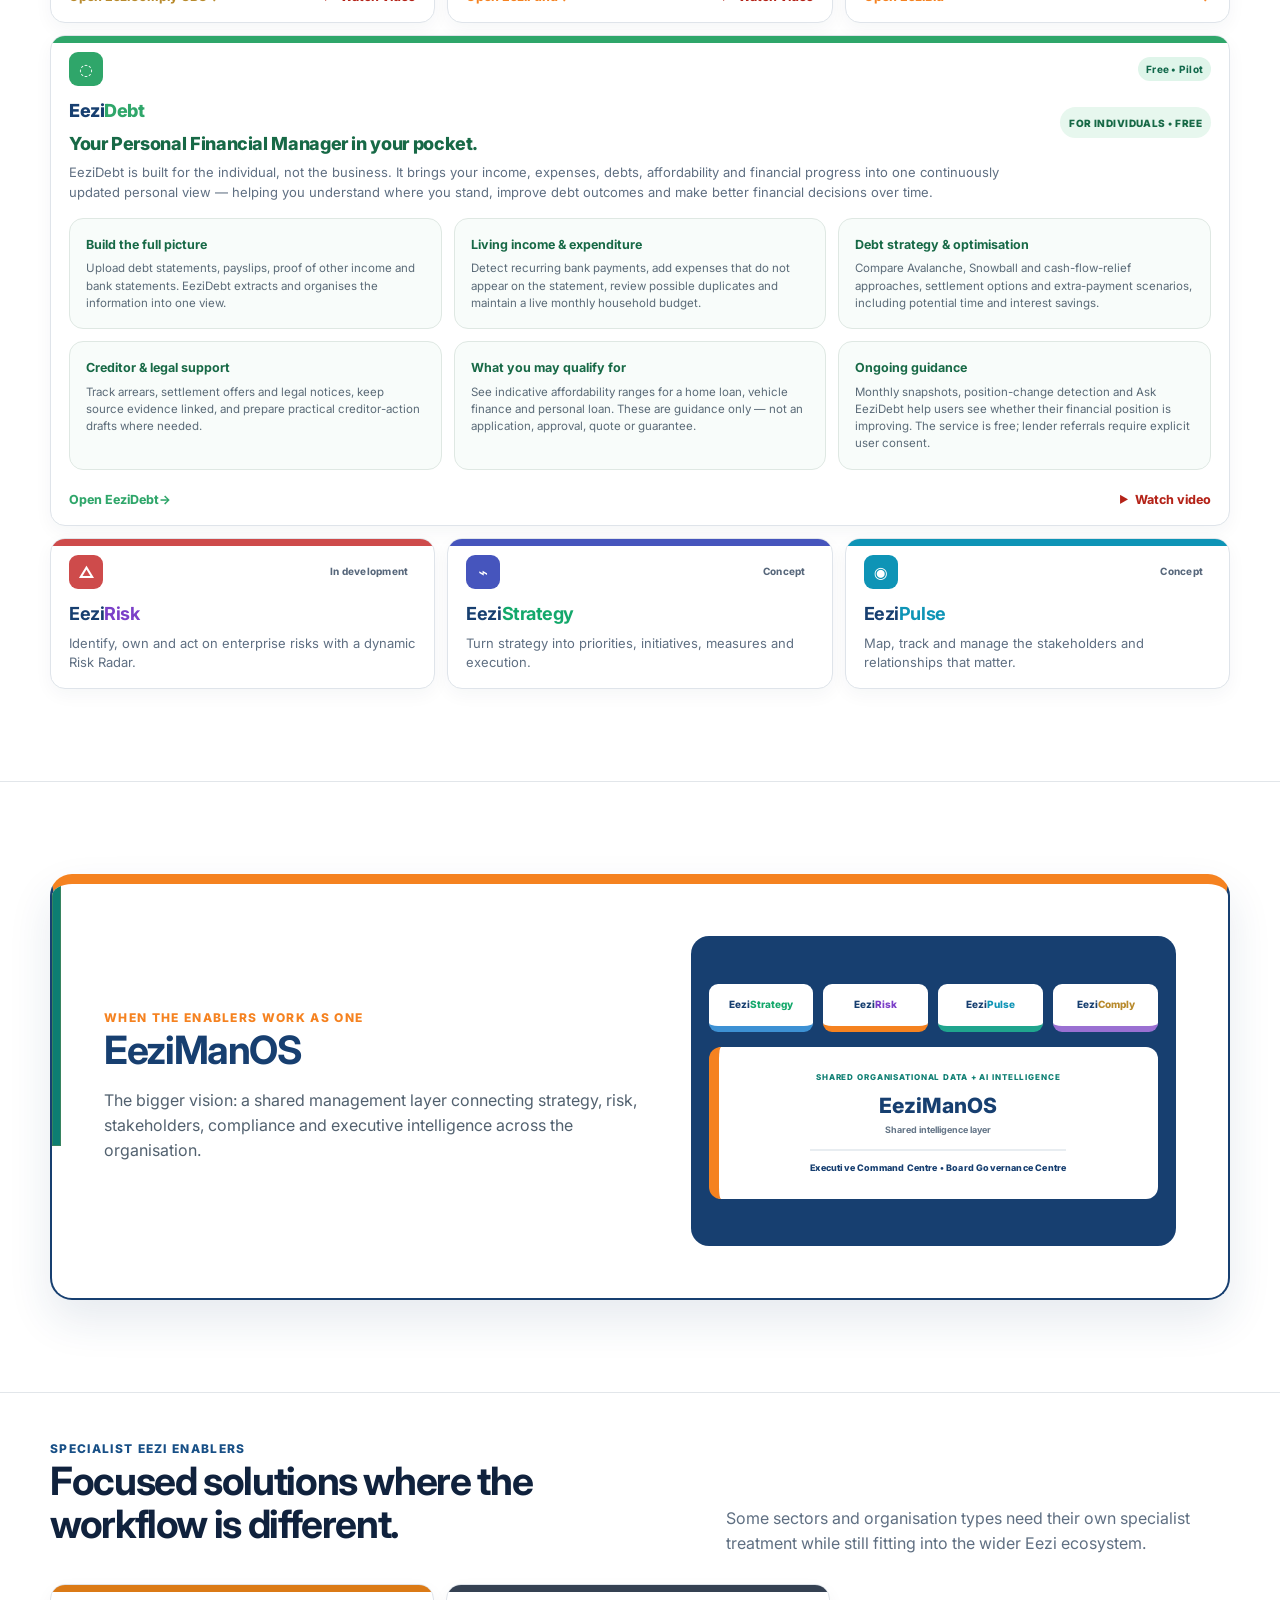
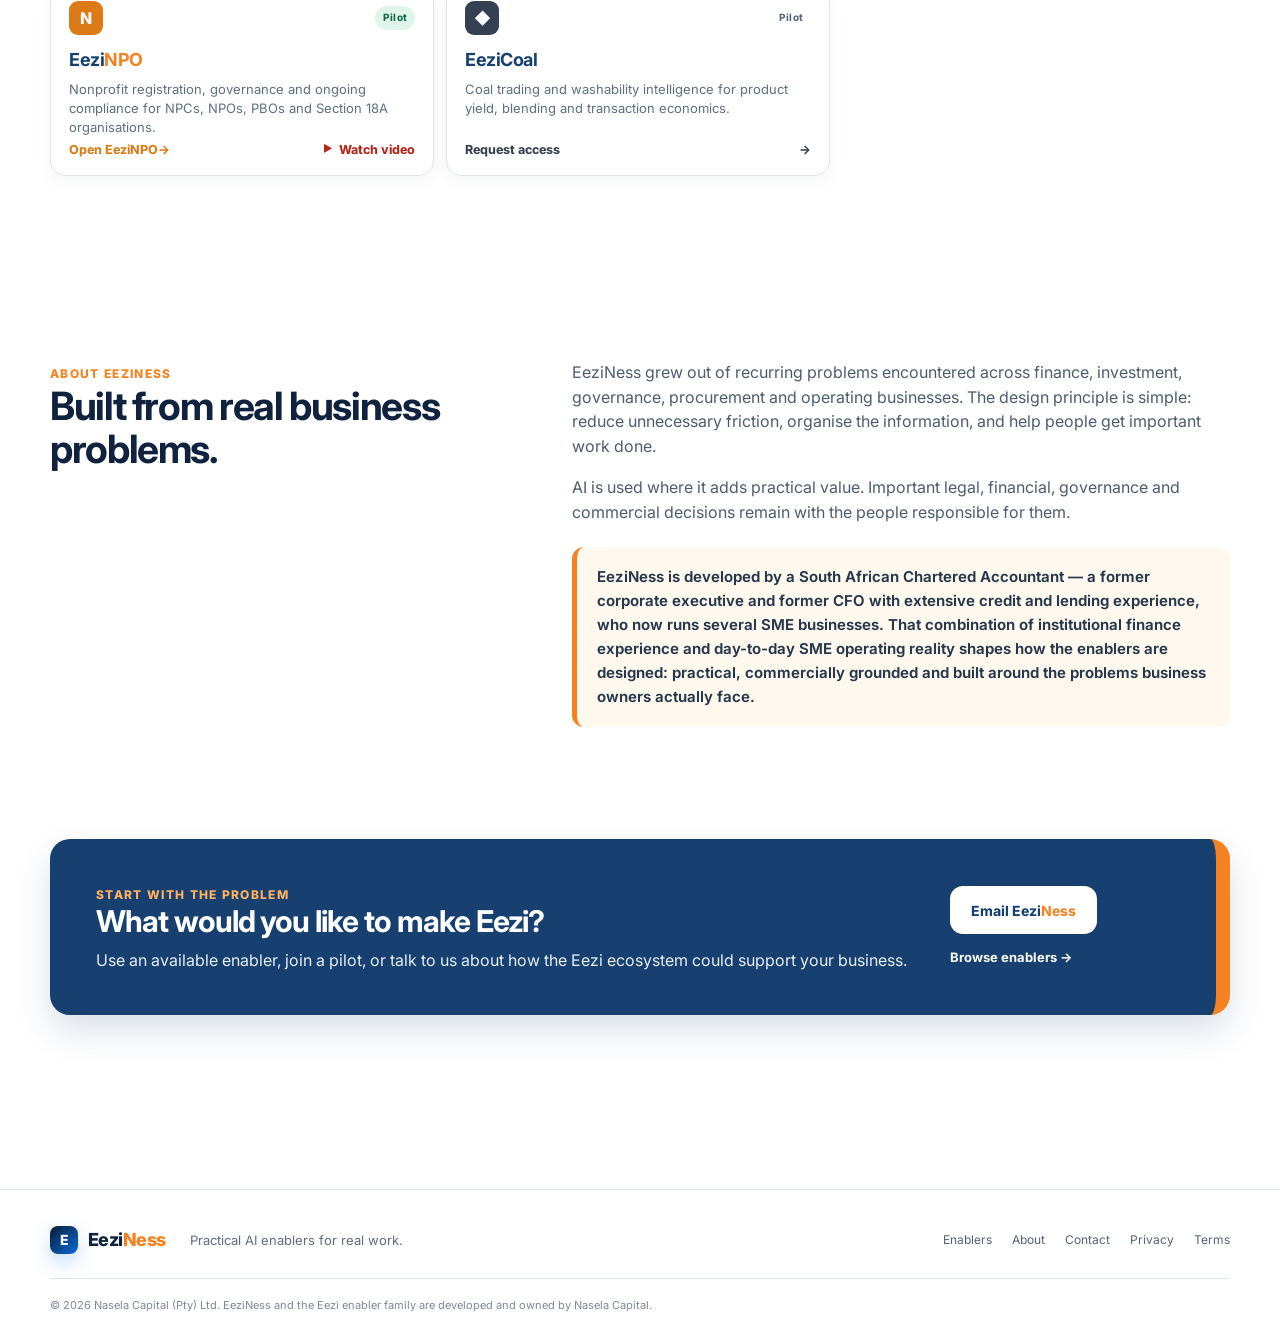
==== commit b4c5127b: "Correct live status for EeziFinance Free and EeziComply UBO" ====
--- a/index.html
+++ b/index.html
@@ -115,9 +115,9 @@
 
         <div class="product-grid core-grid all-enablers-grid">
           <article class="product-card accent-finance featured-product-wide finance-tier-card">
-            <div class="product-top"><span class="product-icon">≋</span><span class="pill pill-live">Pilot</span></div>
+            <div class="product-top"><span class="product-icon">≋</span><span class="pill pill-live">Free is live</span></div>
             <h3><span class="enabler-wordmark name-finance"><span>Eezi</span><span>Finance</span></span></h3>
-            <p>One finance platform with three clear levels — from free professional transactions, to complete everyday finance, to forward-looking CFO intelligence.</p>
+            <p>Free invoicing, quotations and purchase orders are live. Core bookkeeping and EeziCFO financial guidance are in development.</p>
             <div class="experience-note"><span>BUILT FROM EXPERIENCE</span><strong>Built by a former CFO who now runs an SME.</strong><small>Practical finance for the realities of running a business.</small></div>
 
             <div class="tier-grid" aria-label="EeziFinance plans">
@@ -133,6 +133,7 @@
               </div>
               <div class="tier-summary tier-core">
                 <div class="tier-head"><h4>Core</h4><span>R249/month</span></div>
+                <p><strong>In development</strong></p>
                 <p>Complete everyday finance and proper books.</p>
                 <ul>
                   <li>Everything in Free, plus AI-assisted bookkeeping and document capture</li>
@@ -144,6 +145,7 @@
               </div>
               <div class="tier-summary tier-cfo">
                 <div class="tier-head"><h4>EeziCFO</h4><span>R399/month</span></div>
+                <p><strong>In development</strong></p>
                 <p>Forward-looking CFO intelligence on top of Core.</p>
                 <ul>
                   <li>Conversational CFO-level decision support</li>
@@ -155,18 +157,18 @@
               </div>
             </div>
             <div class="card-actions">
-              <a class="card-link" href="/eezifinance">Open EeziFinance <span>→</span></a>
+              <a class="card-link" href="/eezifinance">Sign up for free <span>→</span></a>
               <a class="card-link video-link" href="https://youtube.com/shorts/xLOEc_aFZZ4?si=5w6DiK-wHv_F_ibE" target="_blank" rel="noopener">Watch video</a>
             </div>
           </article>
 
           <article class="product-card accent-comply">
-            <div class="product-top"><span class="product-icon">◇</span><span class="pill pill-live">Pilot</span></div>
+            <div class="product-top"><span class="product-icon">◇</span><span class="pill pill-live">UBO is live</span></div>
             <h3><span class="enabler-wordmark name-comply"><span>Eezi</span><span>Comply</span></span></h3>
-            <p>Your company-secretarial, governance and compliance enabler.</p>
-            <ul><li>Company secretarial and governance</li><li>UBO and other compliance workflows</li></ul>
-            <div class="card-actions">
-              <a class="card-link" href="/eezicomply">Open EeziComply <span>→</span></a>
+            <p>CIPC ultimate beneficial ownership filing-pack preparation is live at R159 per pack.</p>
+            <ul><li>Guided UBO assessment and filing pack</li><li>Broader company-secretarial and governance services in development</li></ul>
+            <div class="card-actions">
+              <a class="card-link" href="/eezicomply">Open EeziComply UBO <span>→</span></a>
               <a class="card-link video-link" href="https://youtu.be/K5vSvL04E3A?si=Jfu7Ukwe69S0mEC1" target="_blank" rel="noopener">Watch video</a>
             </div>
           </article>
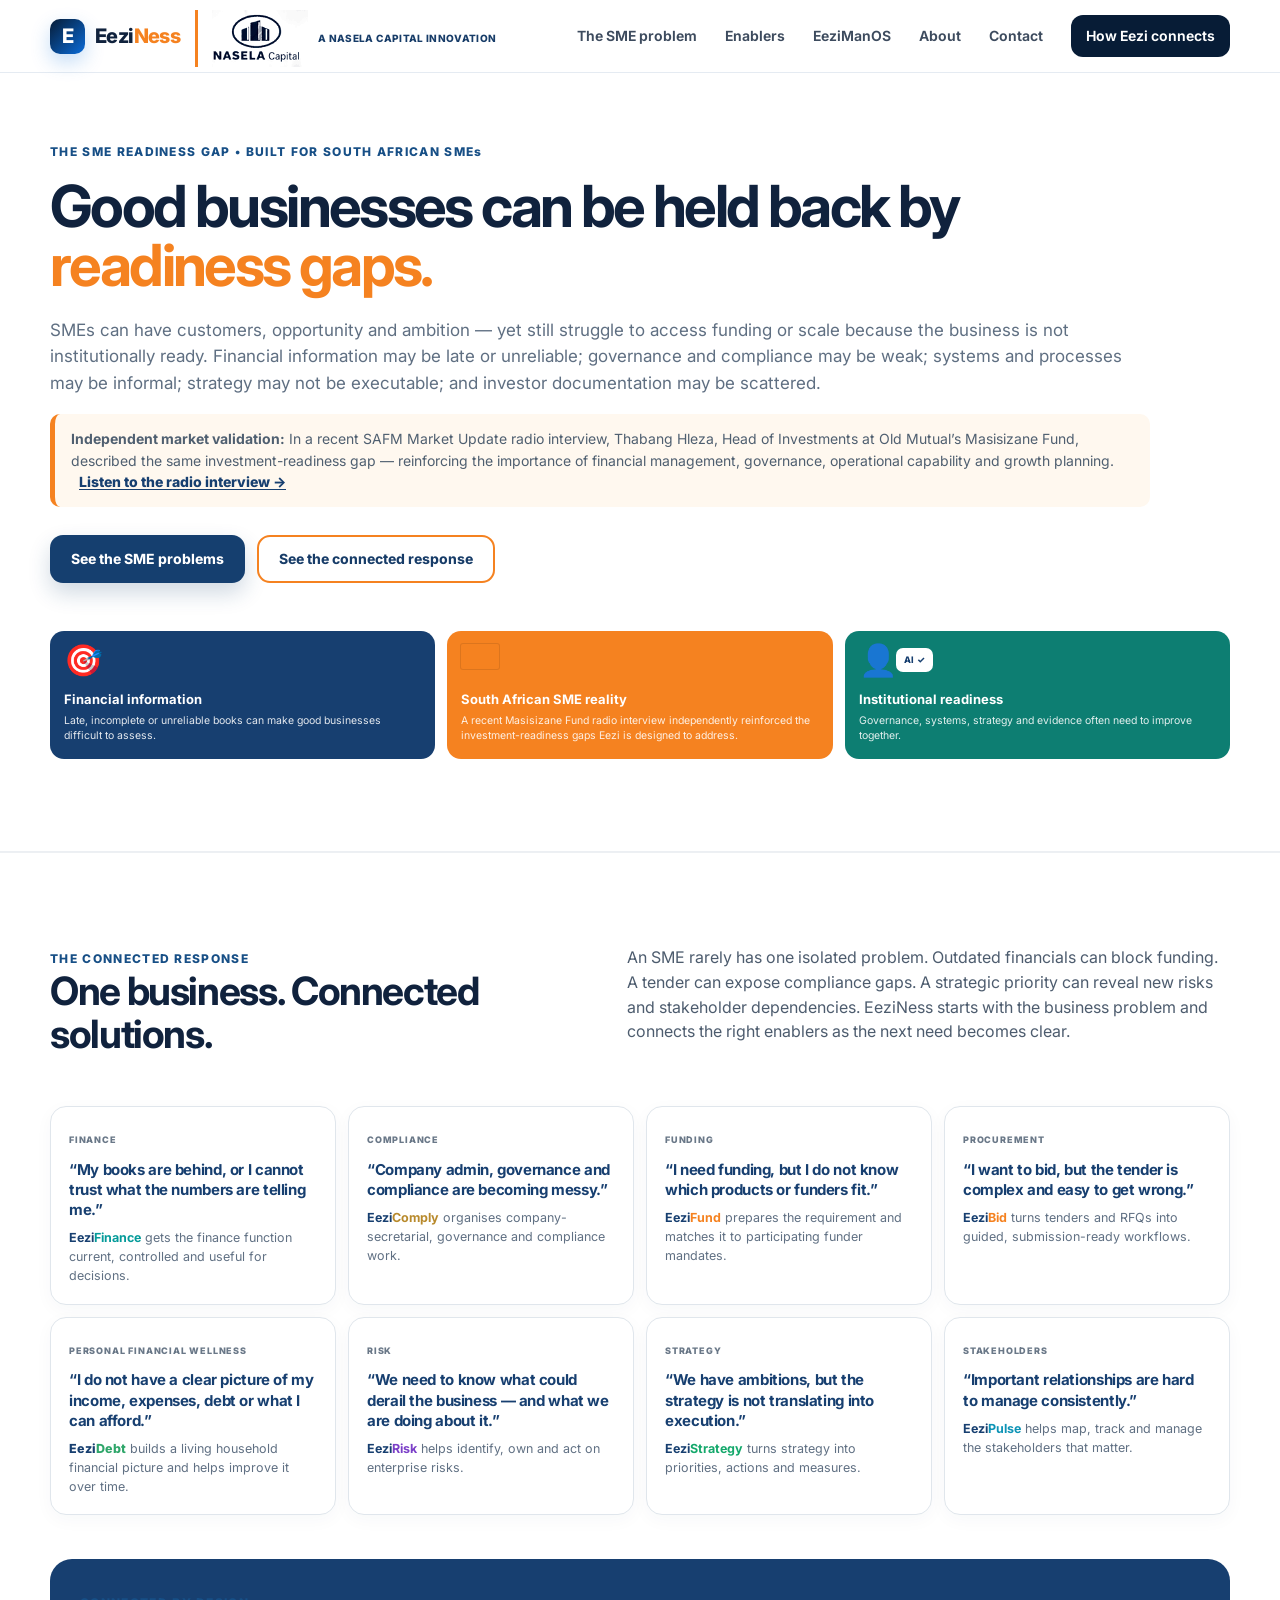
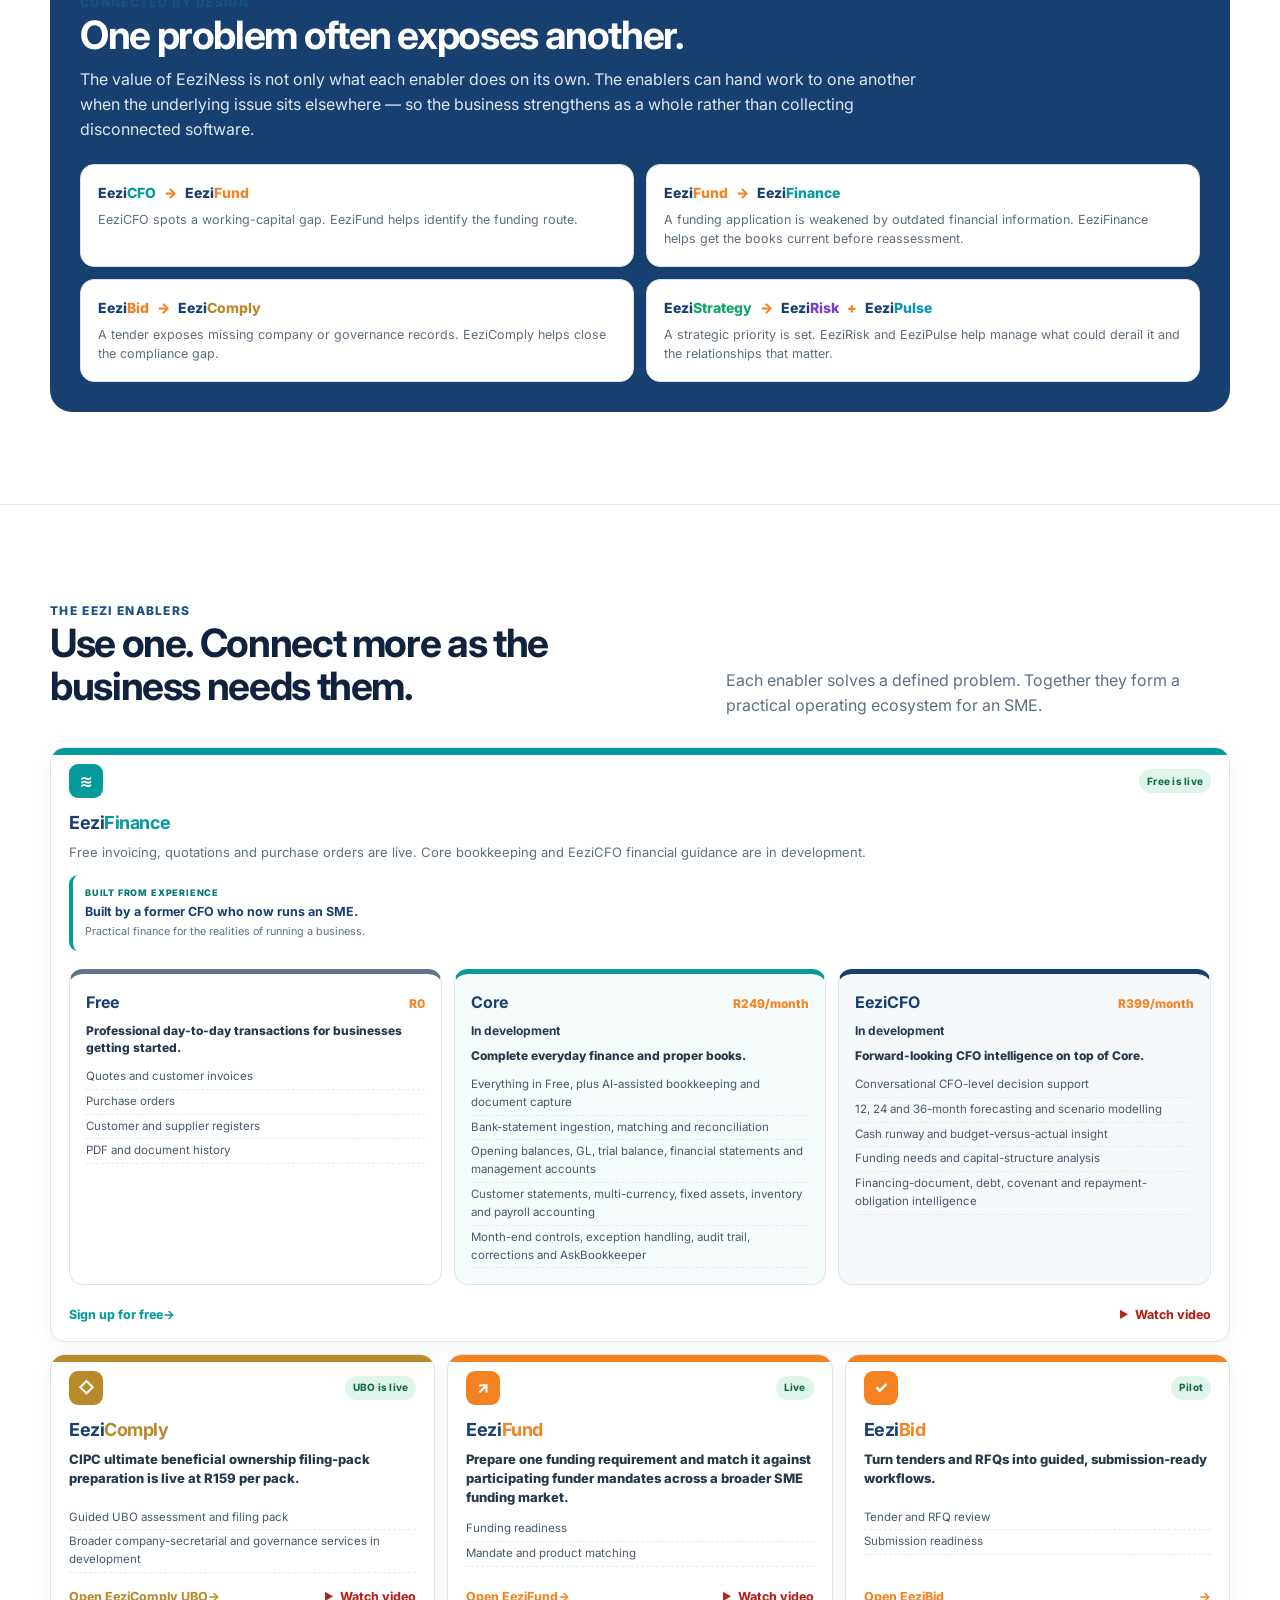
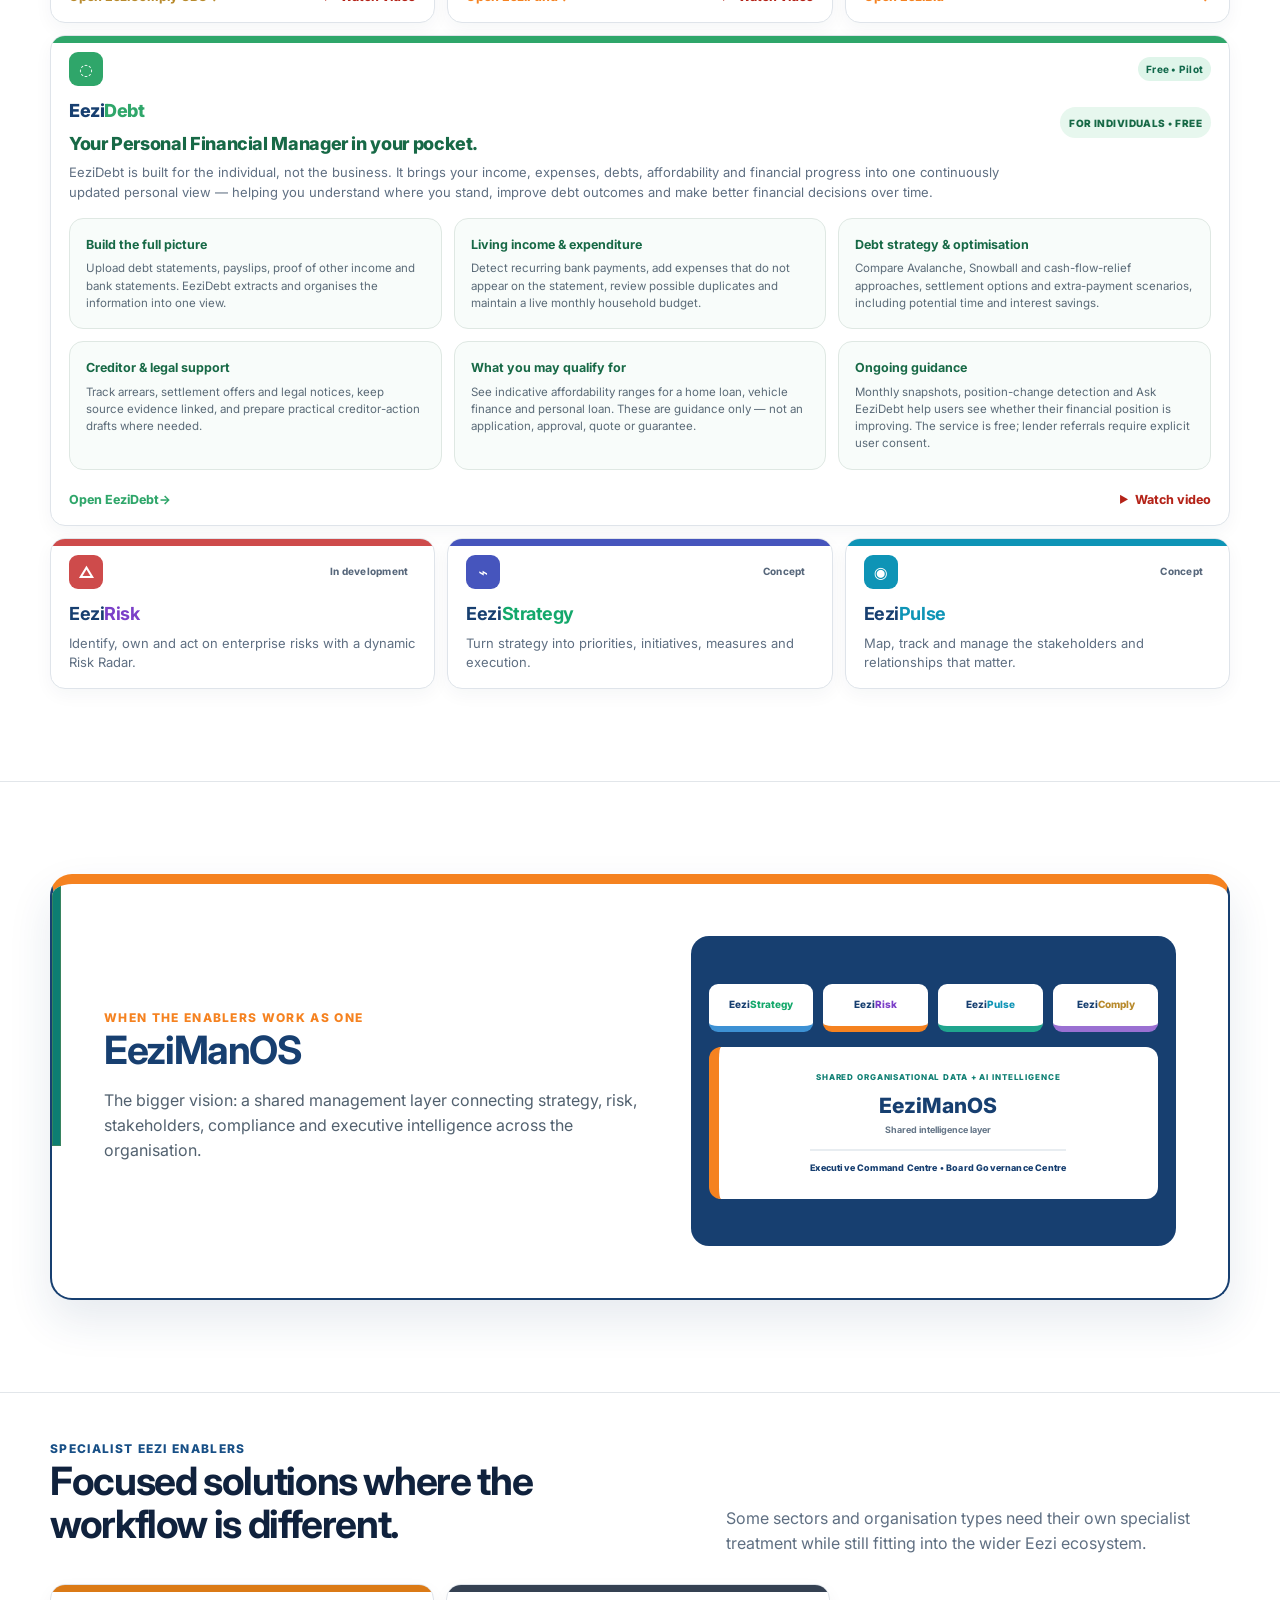
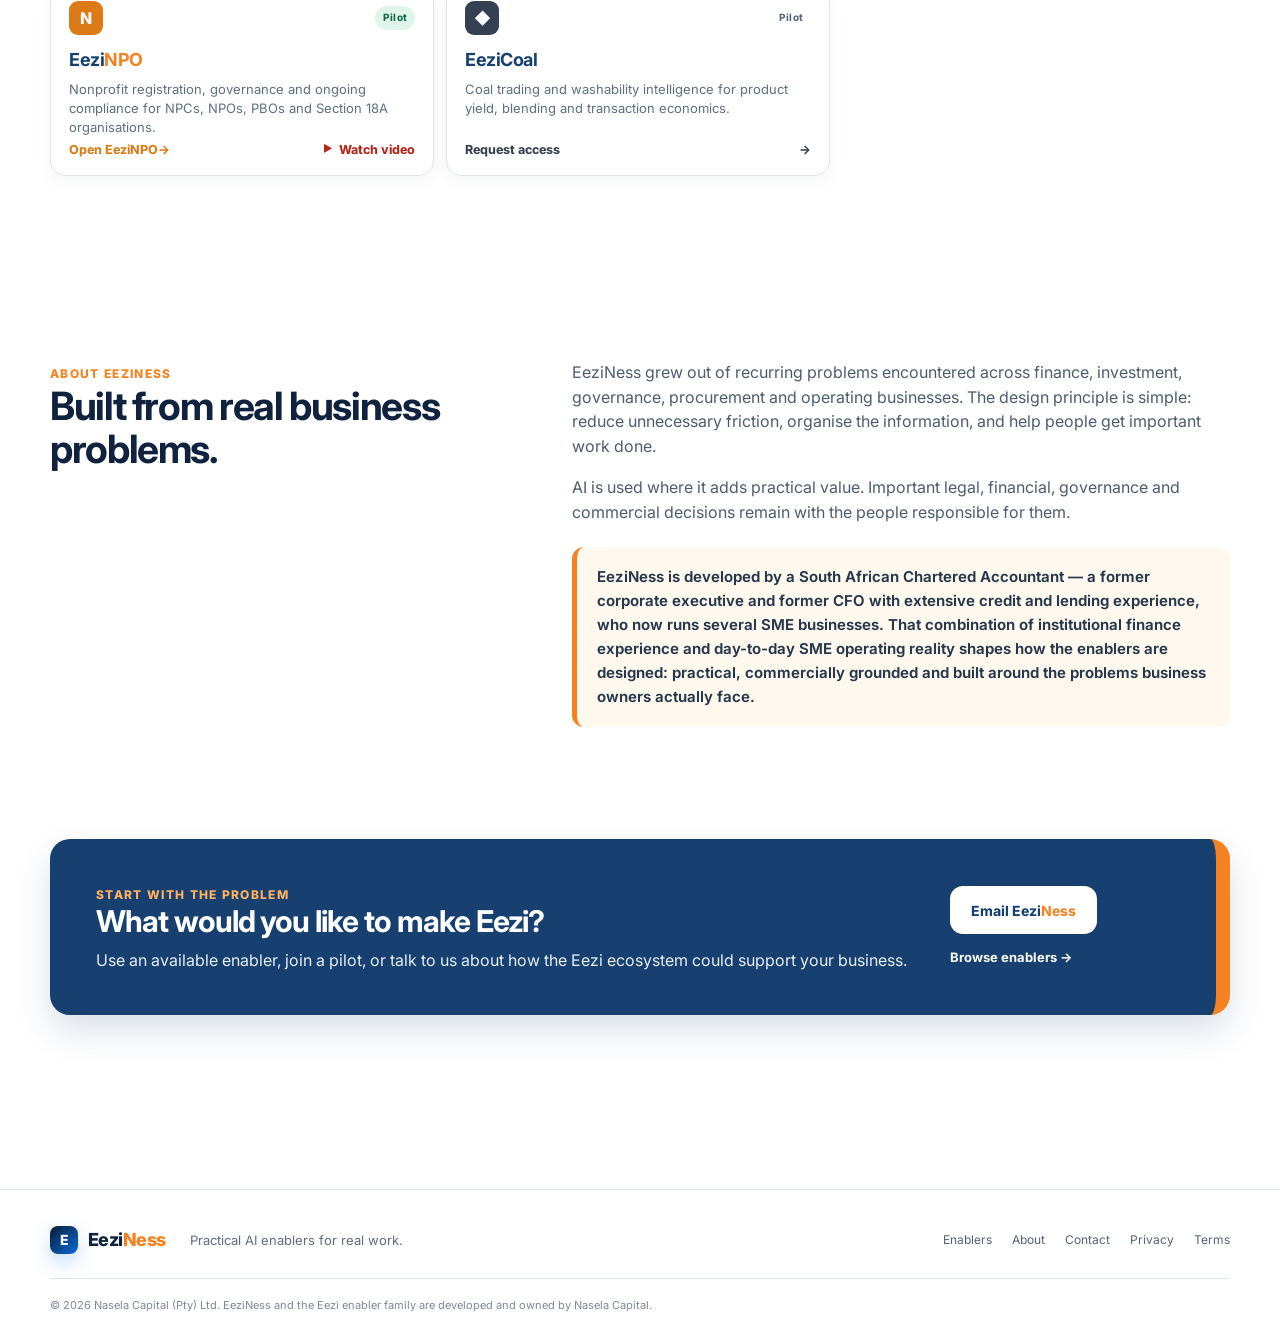
==== commit af9c78bc: "Mark EeziFund as live on the EeziNess website" ====
--- a/index.html
+++ b/index.html
@@ -174,7 +174,7 @@
           </article>
 
           <article class="product-card accent-fund">
-            <div class="product-top"><span class="product-icon">↗</span><span class="pill">Pilot</span></div>
+            <div class="product-top"><span class="product-icon">↗</span><span class="pill pill-live">Live</span></div>
             <h3><span class="enabler-wordmark name-fund"><span>Eezi</span><span>Fund</span></span></h3>
             <p>Prepare one funding requirement and match it against participating funder mandates across a broader SME funding market.</p>
             <ul><li>Funding readiness</li><li>Mandate and product matching</li></ul>
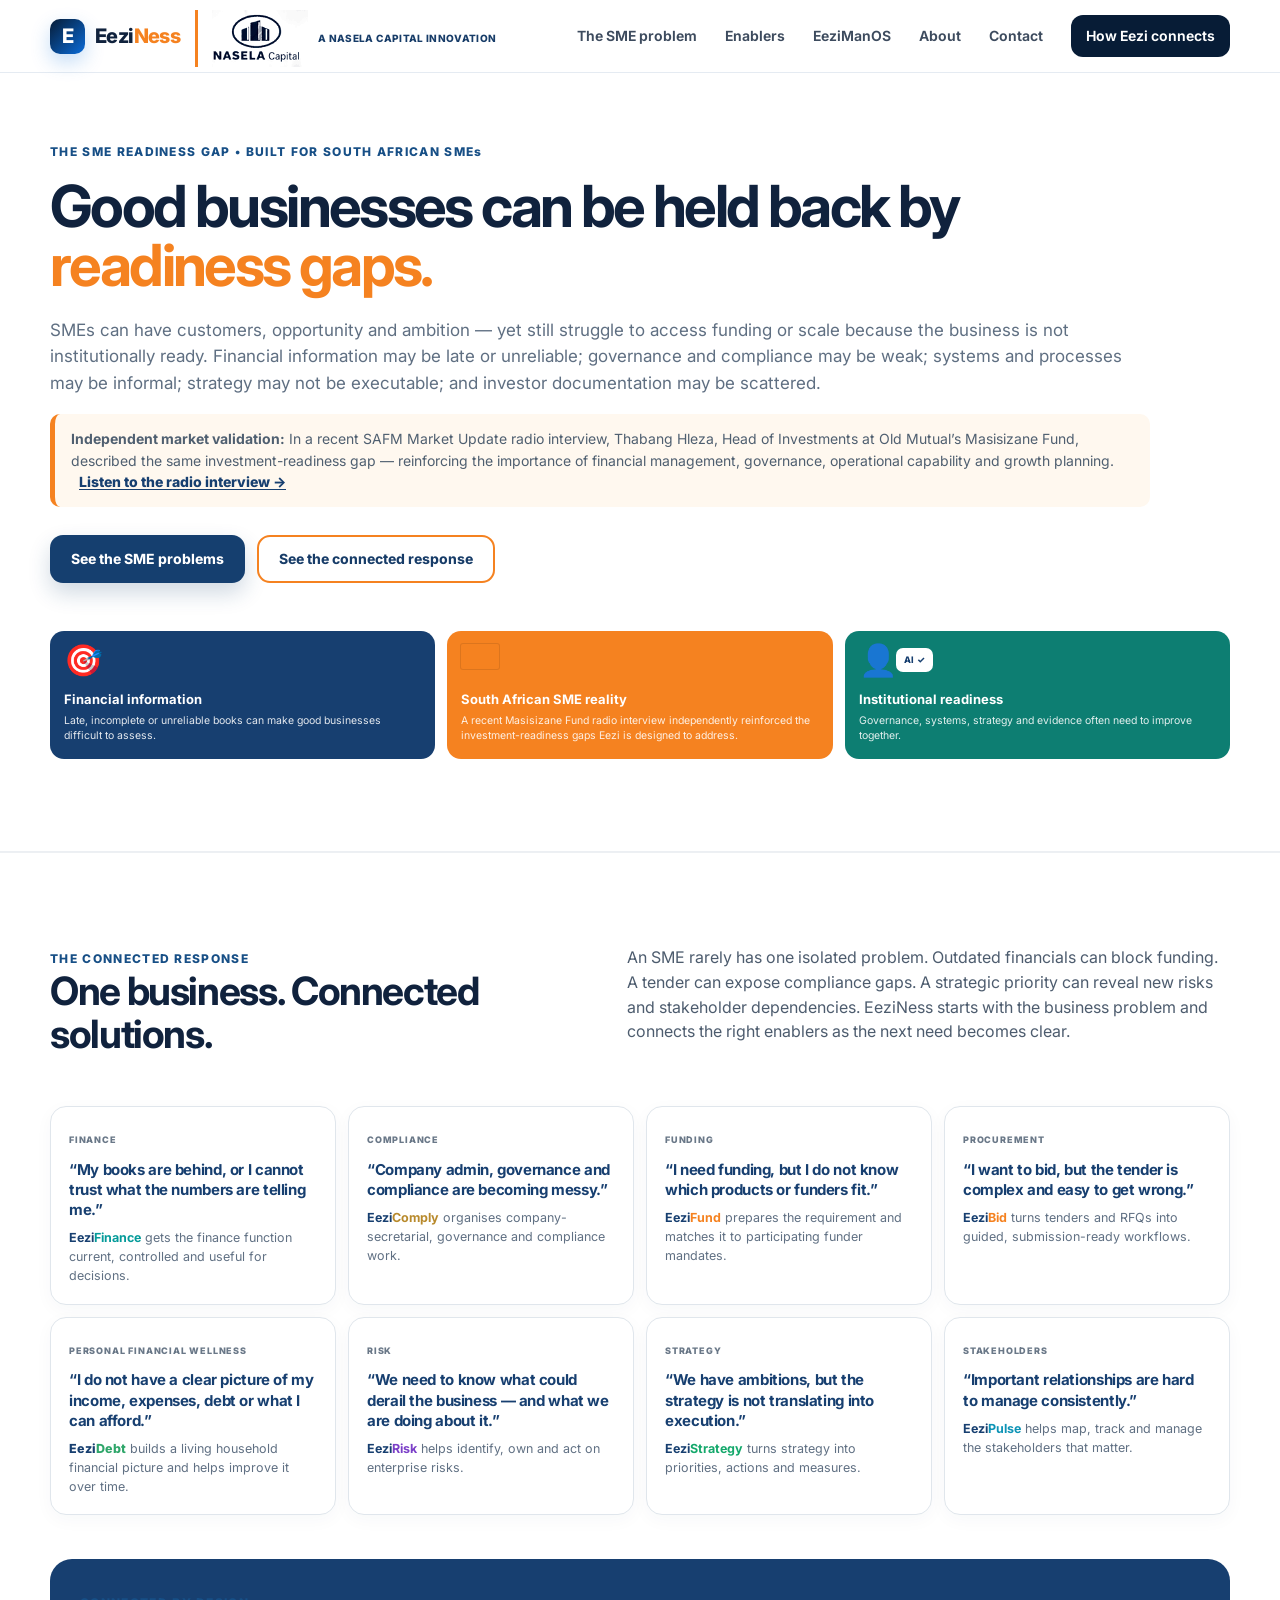
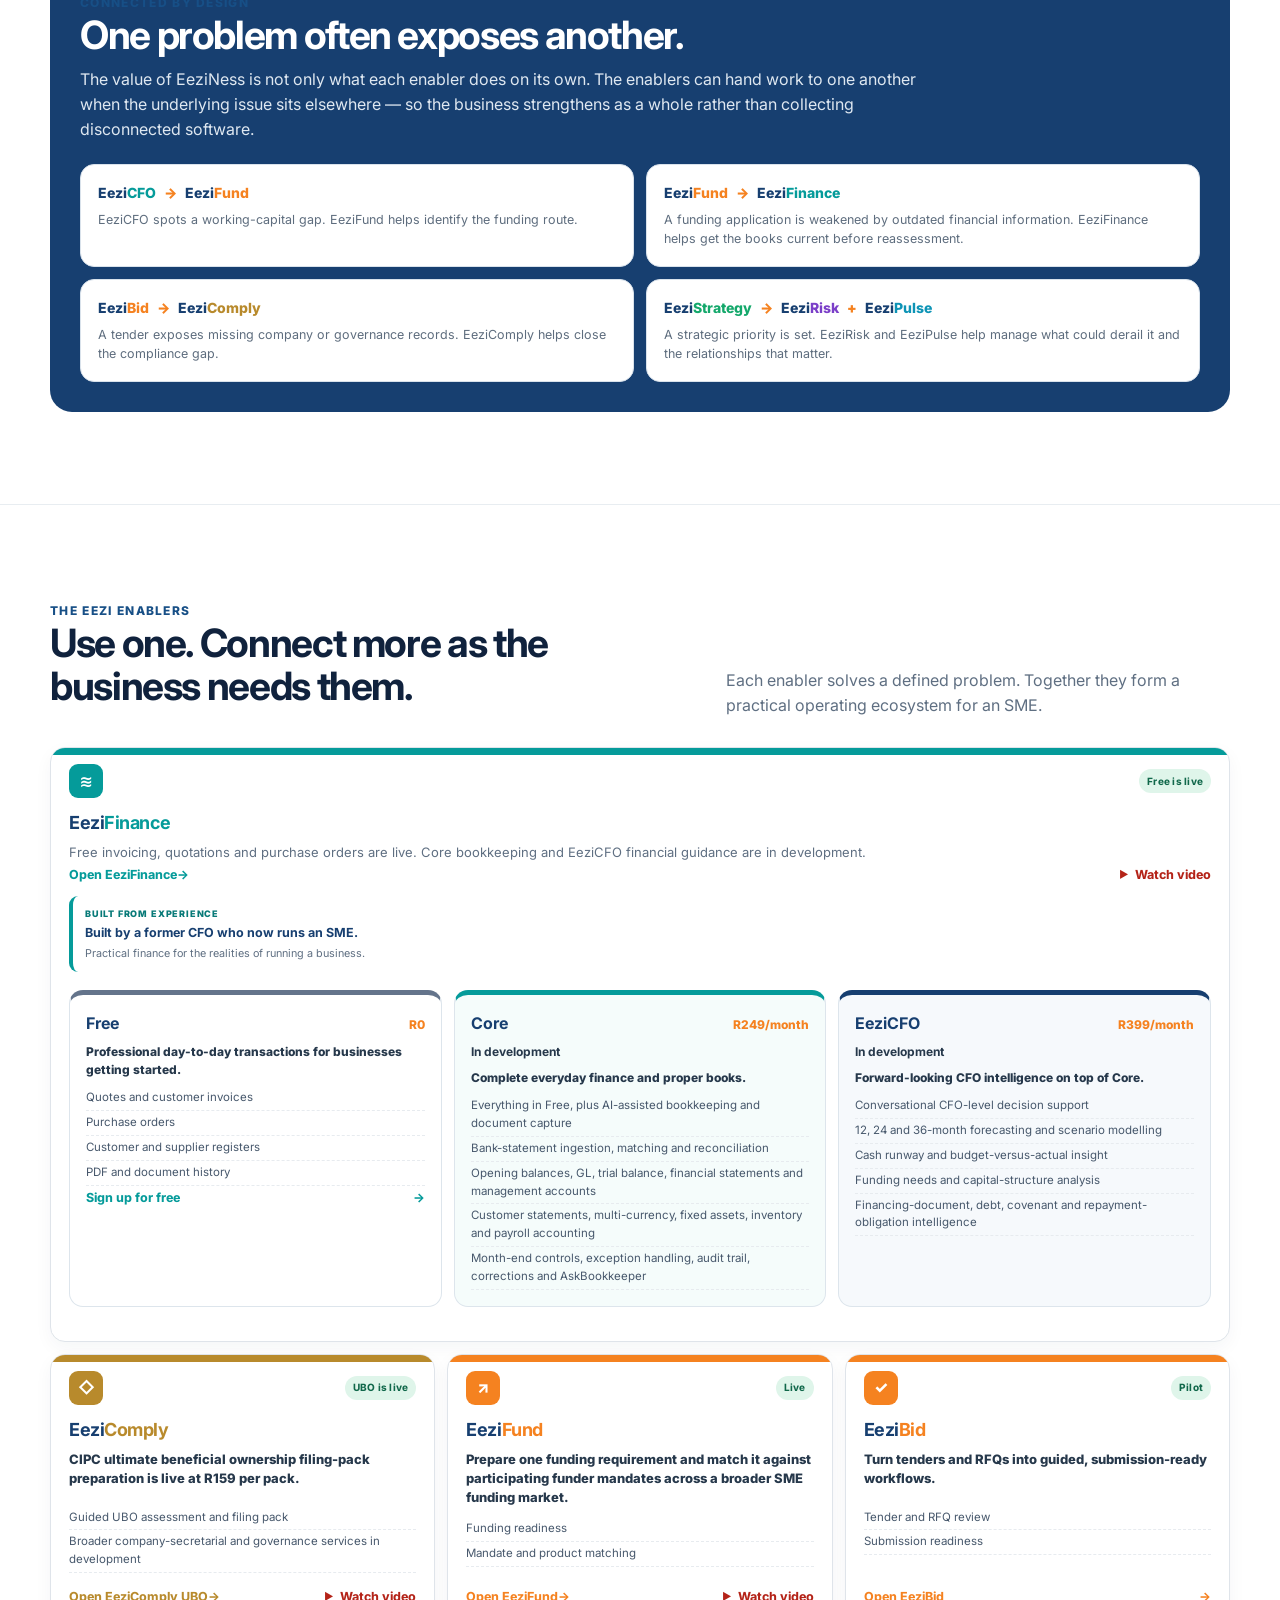
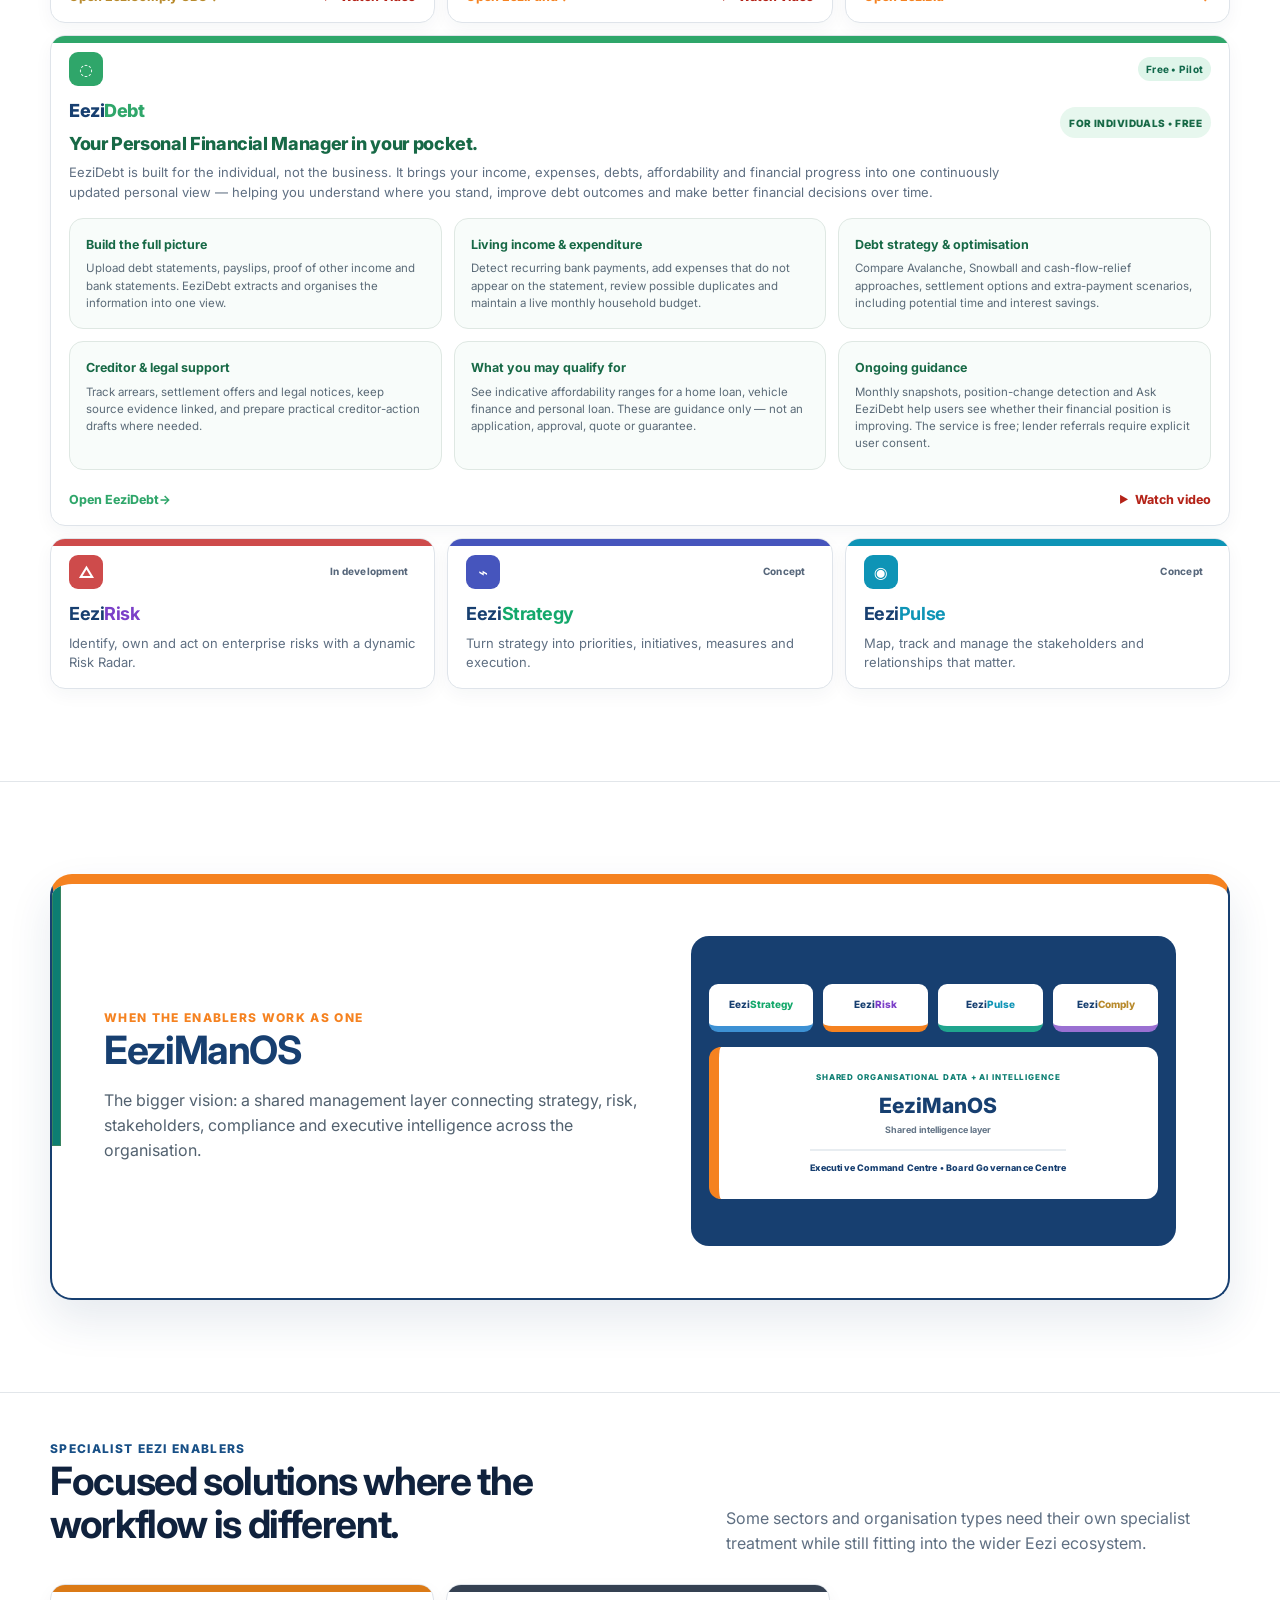
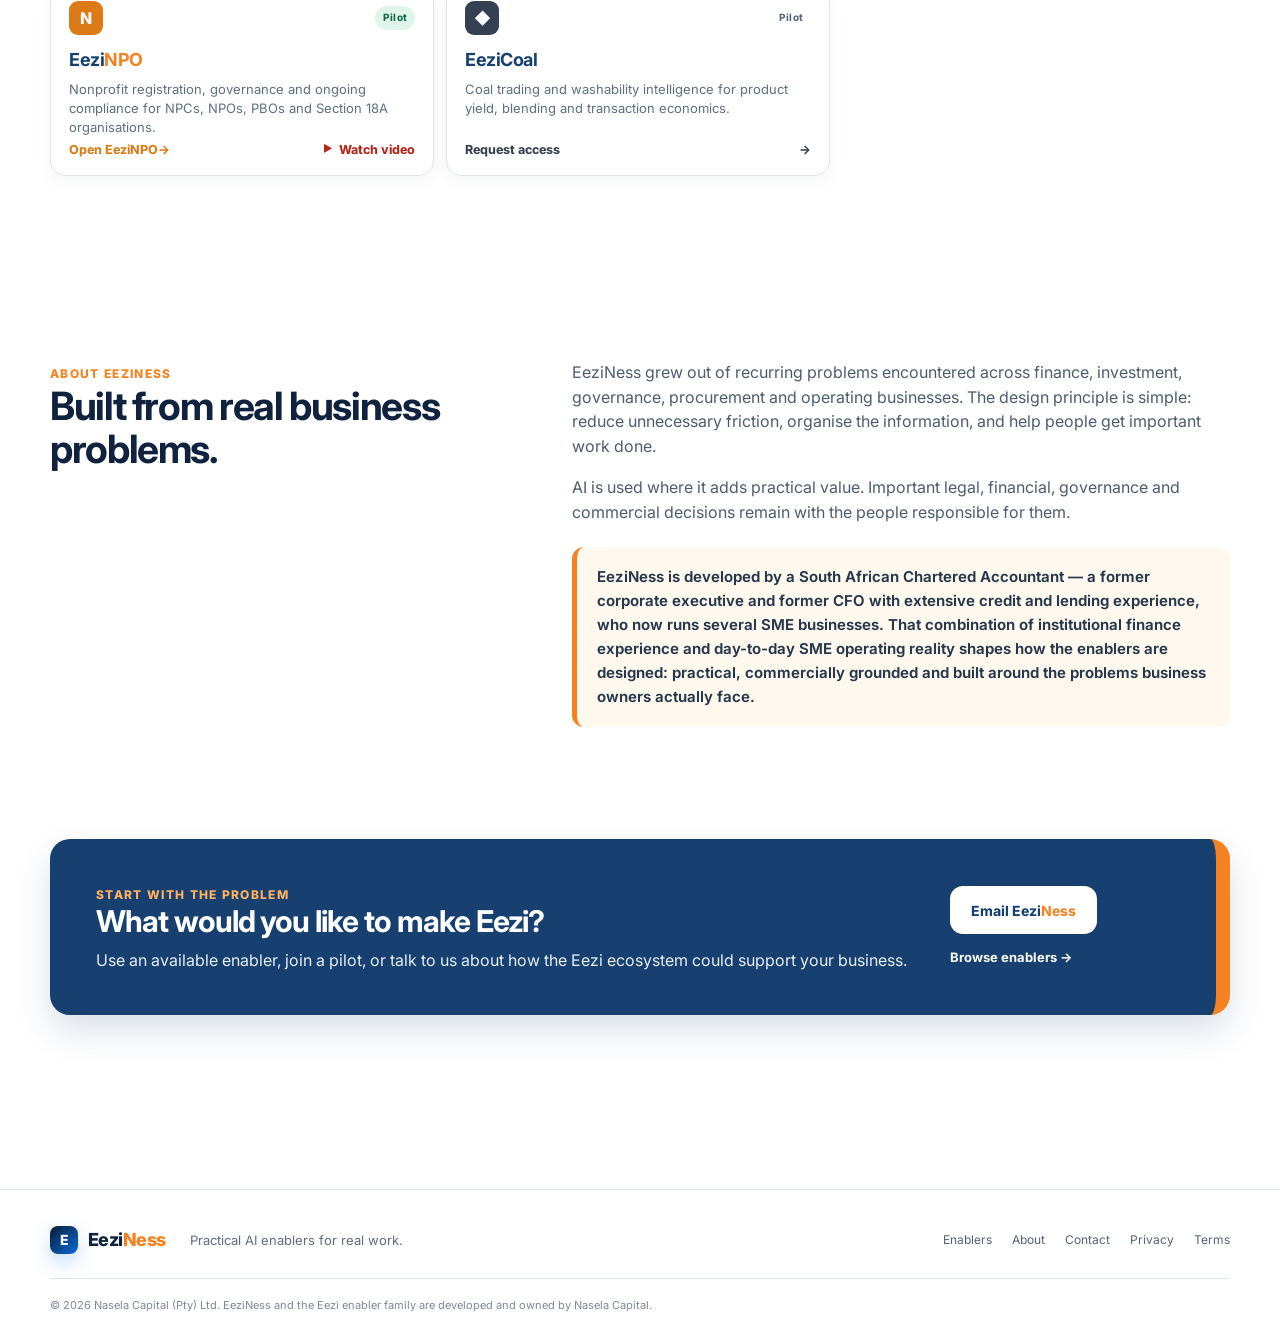
==== commit c61665b2: "Make EeziFinance app links visible above plans and inside Free plan" ====
--- a/index.html
+++ b/index.html
@@ -118,6 +118,10 @@
             <div class="product-top"><span class="product-icon">≋</span><span class="pill pill-live">Free is live</span></div>
             <h3><span class="enabler-wordmark name-finance"><span>Eezi</span><span>Finance</span></span></h3>
             <p>Free invoicing, quotations and purchase orders are live. Core bookkeeping and EeziCFO financial guidance are in development.</p>
+            <div class="card-actions">
+              <a class="card-link" href="/eezifinance">Open EeziFinance <span>→</span></a>
+              <a class="card-link video-link" href="https://youtube.com/shorts/xLOEc_aFZZ4?si=5w6DiK-wHv_F_ibE" target="_blank" rel="noopener">Watch video</a>
+            </div>
             <div class="experience-note"><span>BUILT FROM EXPERIENCE</span><strong>Built by a former CFO who now runs an SME.</strong><small>Practical finance for the realities of running a business.</small></div>
 
             <div class="tier-grid" aria-label="EeziFinance plans">
@@ -130,6 +134,7 @@
                   <li>Customer and supplier registers</li>
                   <li>PDF and document history</li>
                 </ul>
+                <a class="card-link" href="/eezifinance">Sign up for free <span>→</span></a>
               </div>
               <div class="tier-summary tier-core">
                 <div class="tier-head"><h4>Core</h4><span>R249/month</span></div>
@@ -156,10 +161,6 @@
                 </ul>
               </div>
             </div>
-            <div class="card-actions">
-              <a class="card-link" href="/eezifinance">Sign up for free <span>→</span></a>
-              <a class="card-link video-link" href="https://youtube.com/shorts/xLOEc_aFZZ4?si=5w6DiK-wHv_F_ibE" target="_blank" rel="noopener">Watch video</a>
-            </div>
           </article>
 
           <article class="product-card accent-comply">
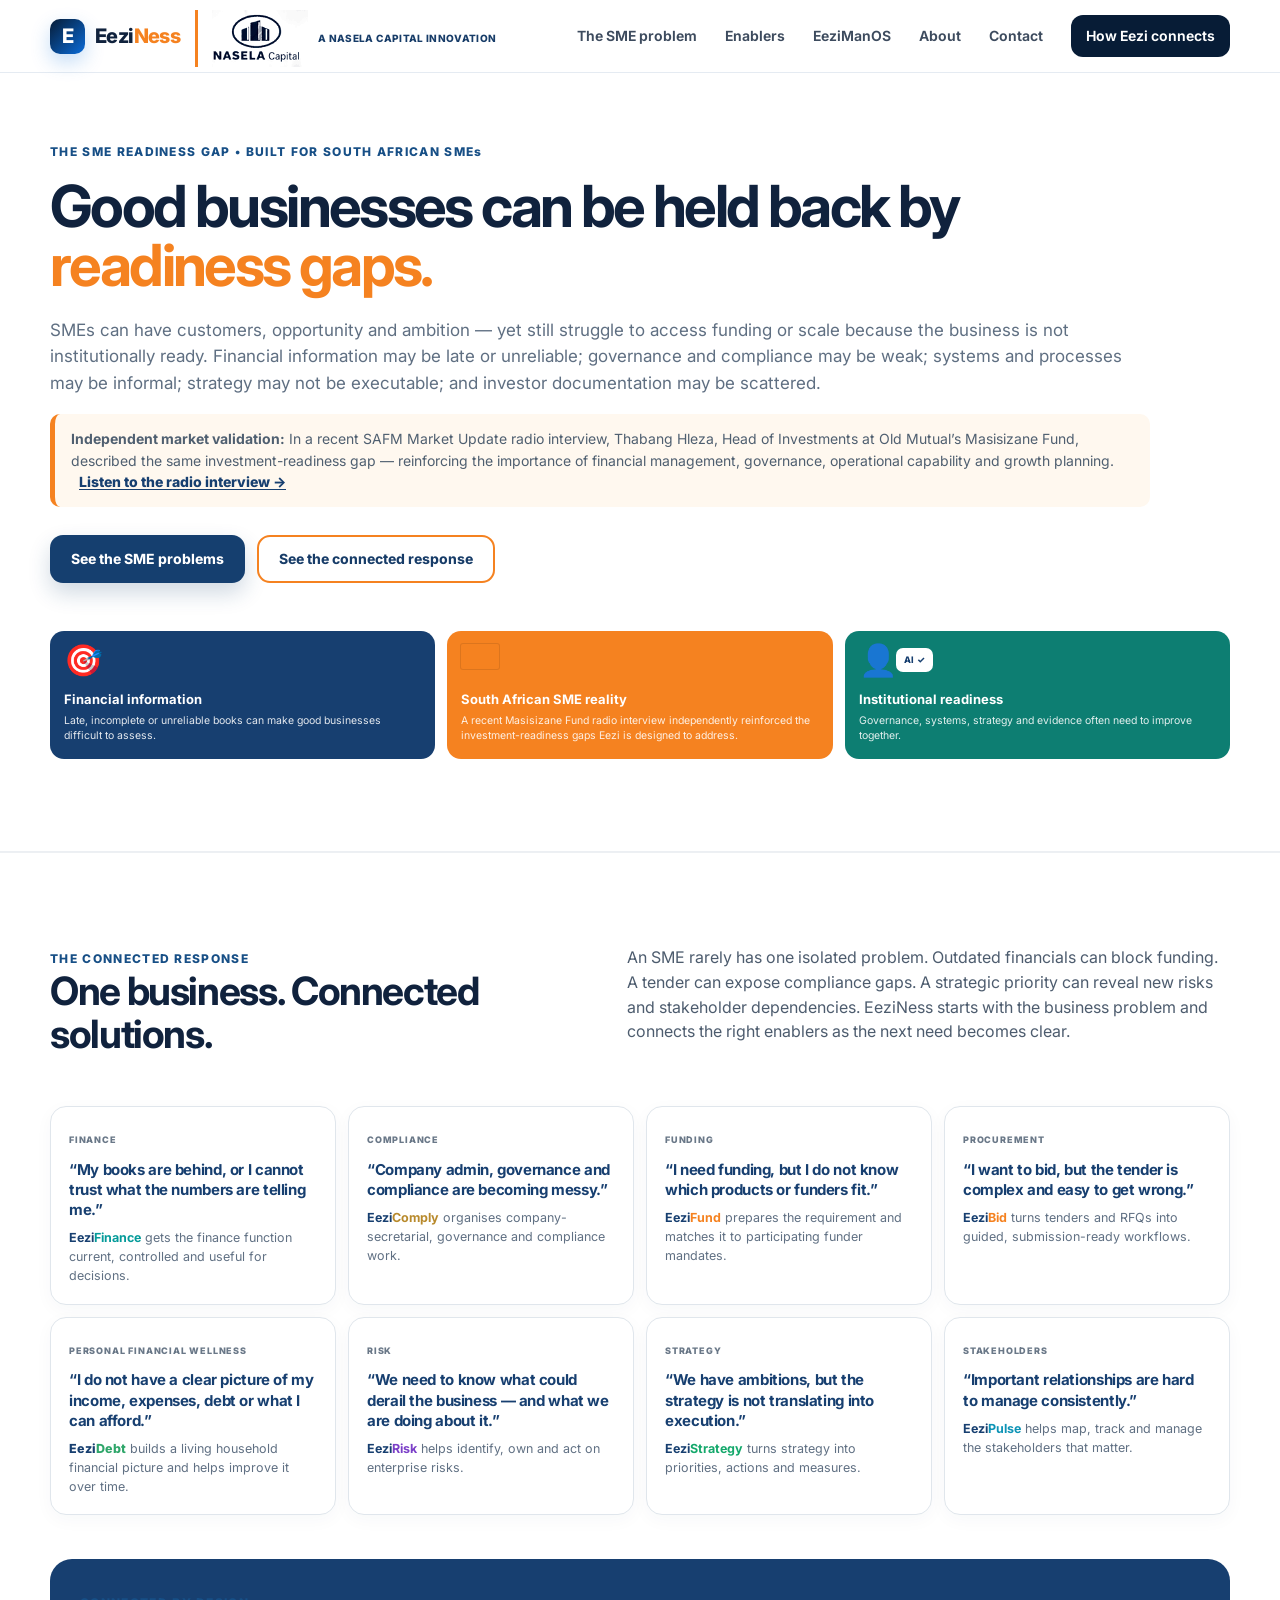
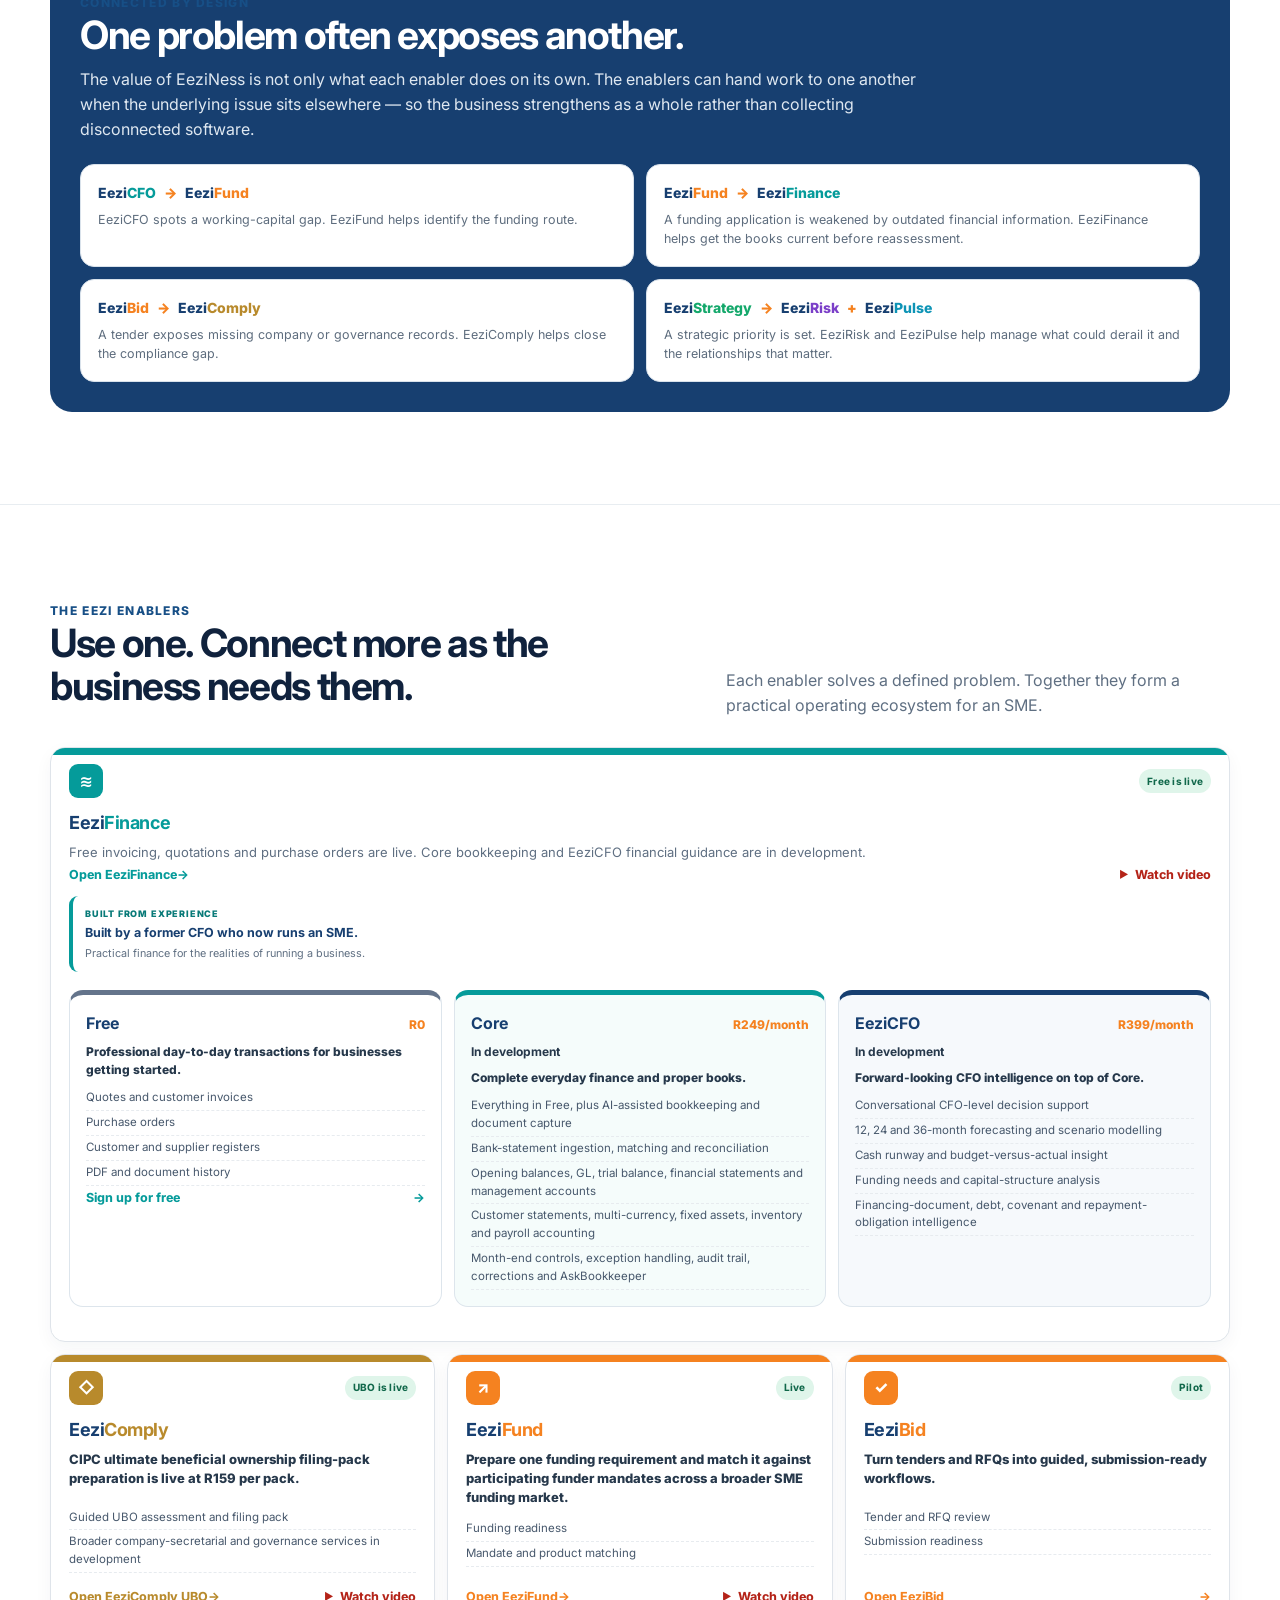
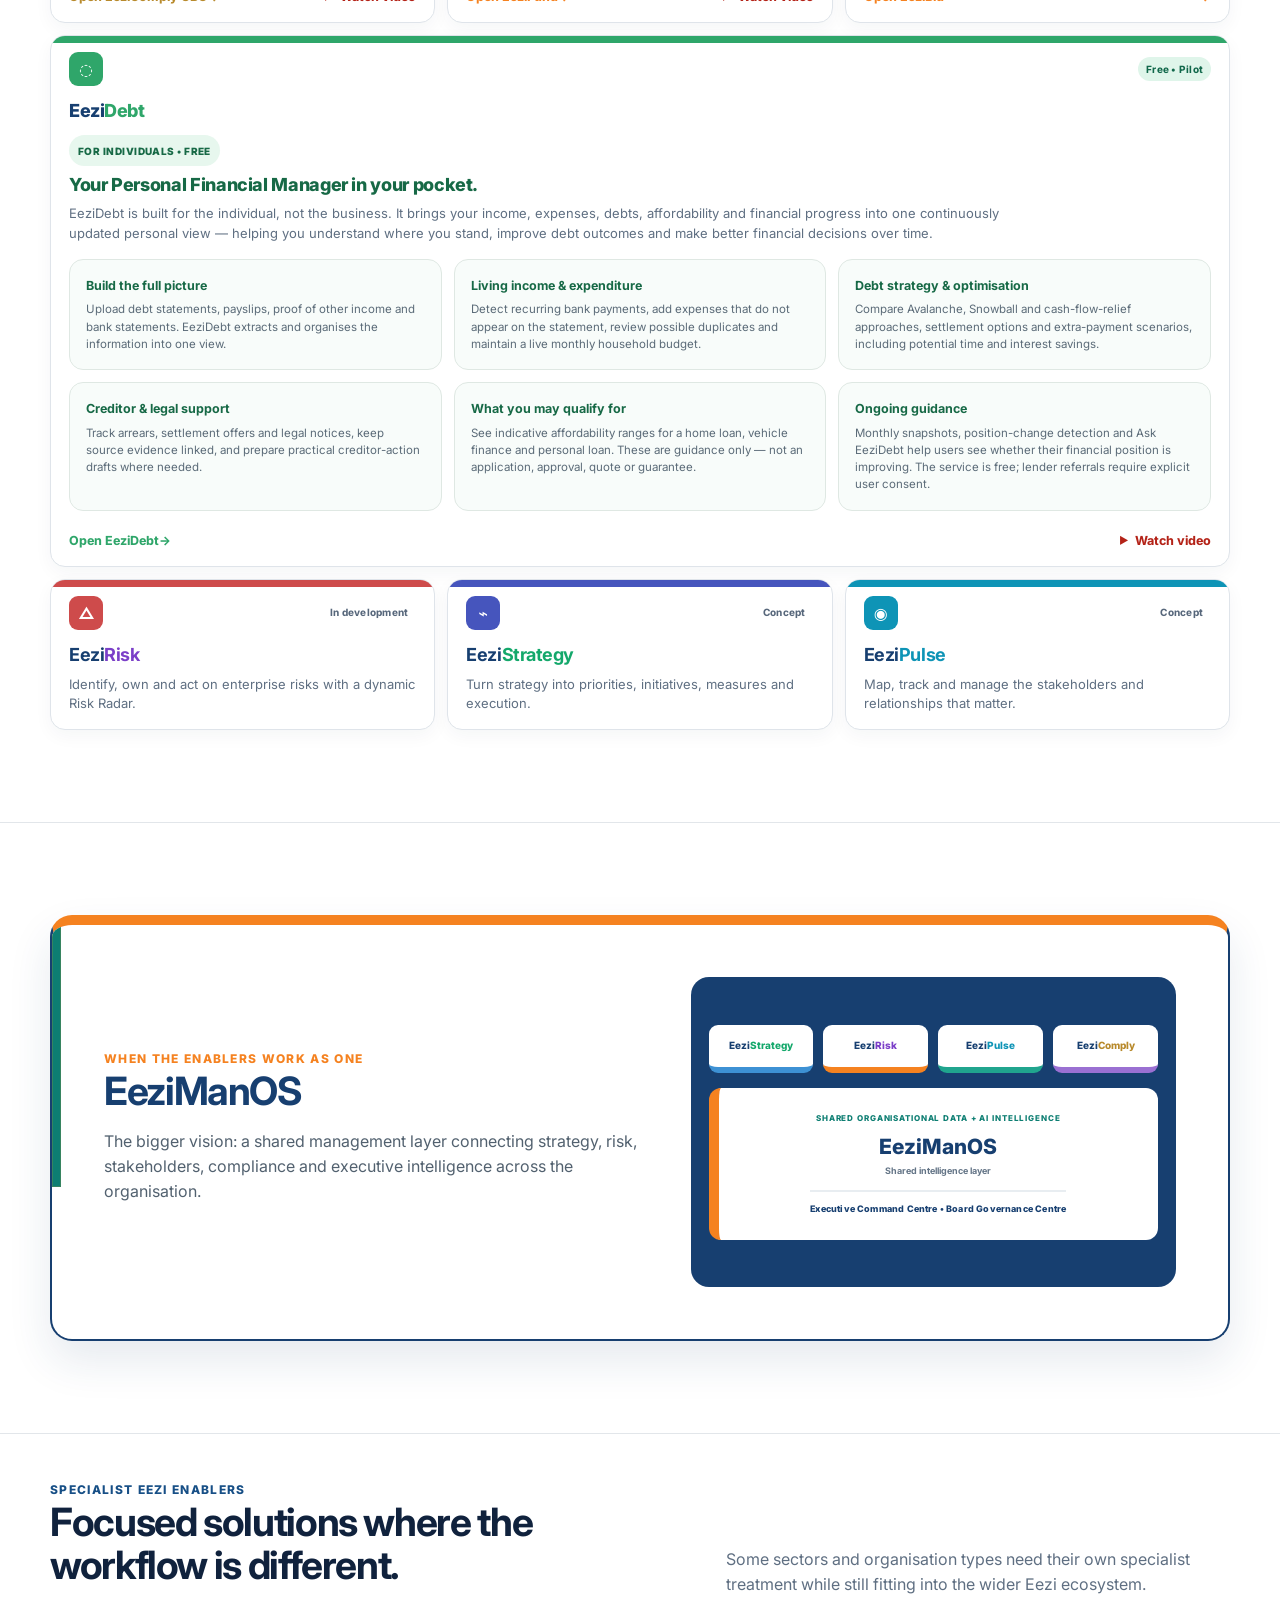
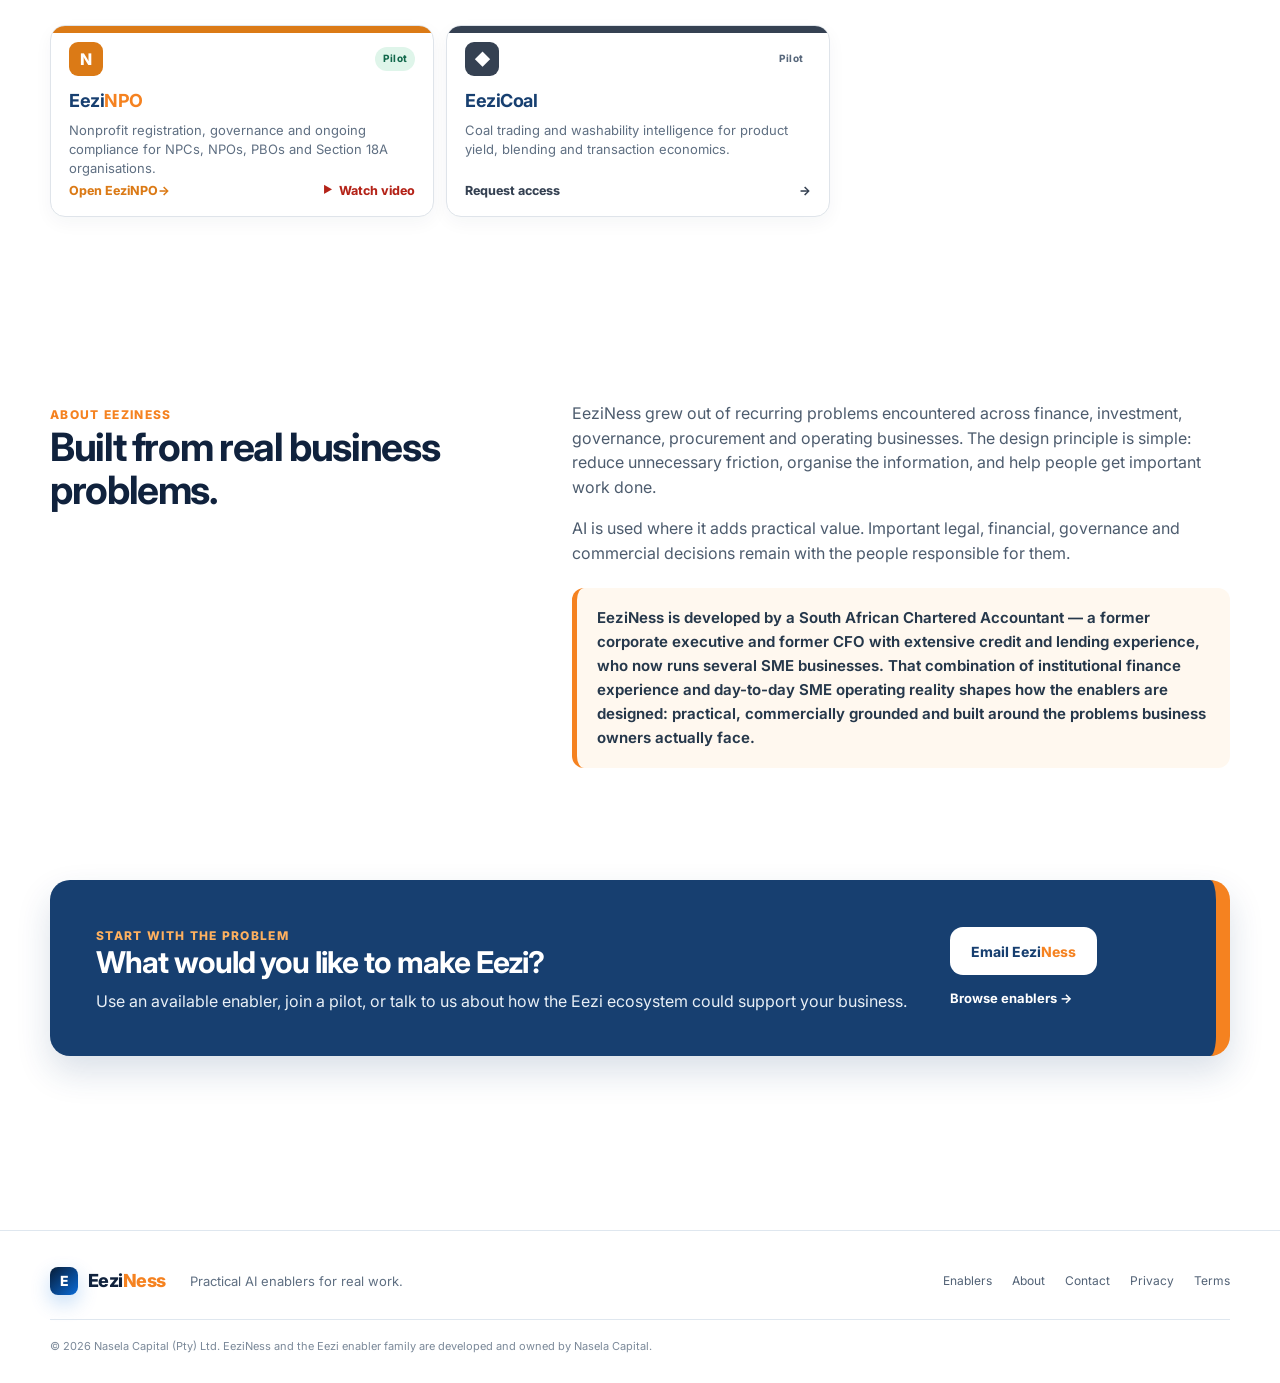
==== commit 69118fc3: "Refresh stylesheet version for EeziDebt title alignment" ====
--- a/index.html
+++ b/index.html
@@ -10,7 +10,7 @@
   <link href="https://fonts.googleapis.com/css2?family=Inter:wght@400;500;600;700;800&display=swap" rel="stylesheet">
   <link rel="stylesheet" href="styles.css?v=20260919-debtwordmark2" />
   <link rel="stylesheet" href="platform-executive.css?v=20260904-sitecopy2" />
-  <link rel="stylesheet" href="video-links.css?v=20260919-debtrootcause1" />
+  <link rel="stylesheet" href="video-links.css?v=20261014-debt-title" />
 </head>
 <body>
   <header class="site-header">
--- a/video-links.css
+++ b/video-links.css
@@ -146,7 +146,14 @@
 }
 
 /* EeziDebt positioning: this is an individual product, not a business product. */
+.debt-expanded-card h3{
+  display:flex;
+  flex-direction:column;
+  align-items:flex-start;
+}
+.debt-expanded-card h3>.enabler-wordmark{order:0}
 .debt-expanded-card h3::after{
+  order:2;
   content:"Your Personal Financial Manager in your pocket.";
   display:block;
   margin-top:8px;
@@ -157,6 +164,8 @@
   letter-spacing:-.02em;
 }
 .debt-expanded-card h3::before{
+  order:1;
+  align-self:flex-start;
   content:"FOR INDIVIDUALS • FREE";
   display:inline-flex;
   align-items:center;
@@ -171,7 +180,7 @@
   font-weight:850;
   letter-spacing:.045em;
   vertical-align:middle;
-  float:right;
+  float:none;
 }
 .debt-expanded-card>p{
   font-size:0!important;
@@ -253,5 +262,4 @@
 
 @media(max-width:980px){
   .tier-grid,.debt-capability-grid{grid-template-columns:1fr}
-  .debt-expanded-card h3::before{float:none;margin-left:12px}
-}
+}
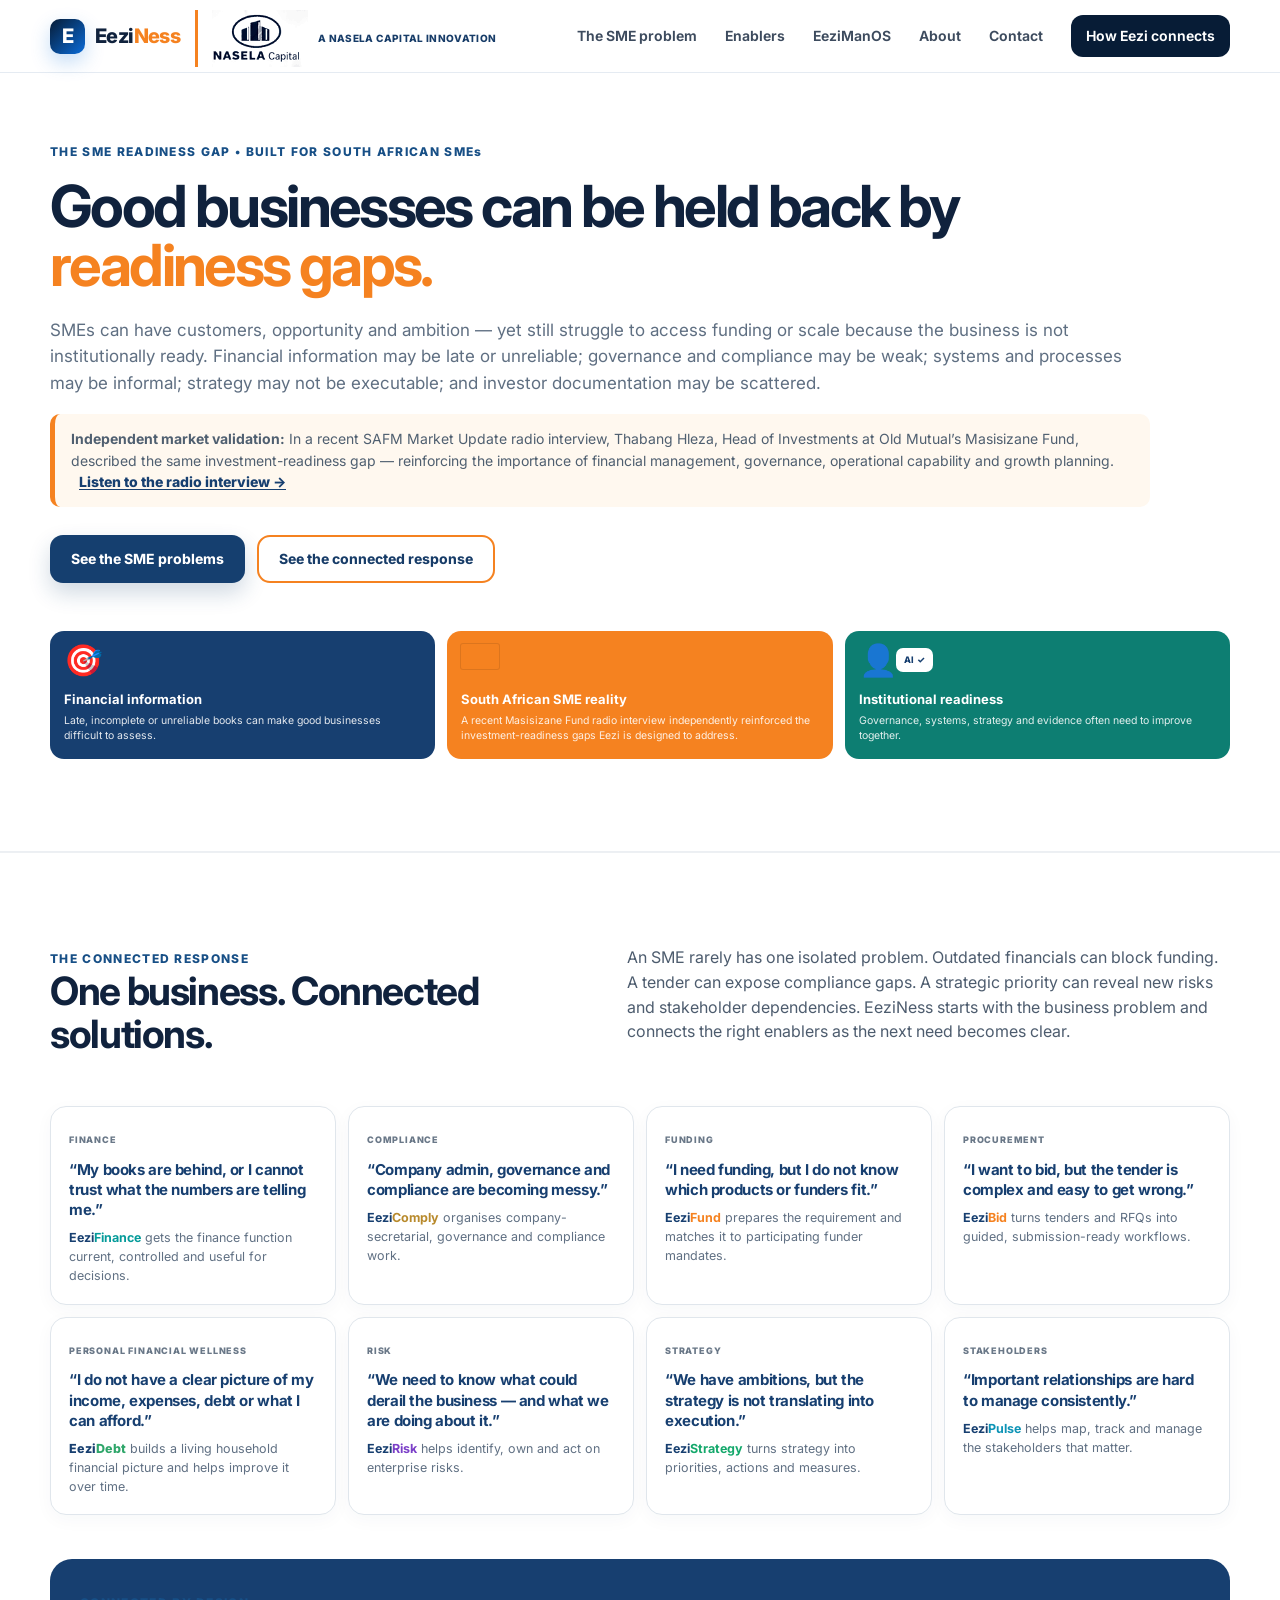
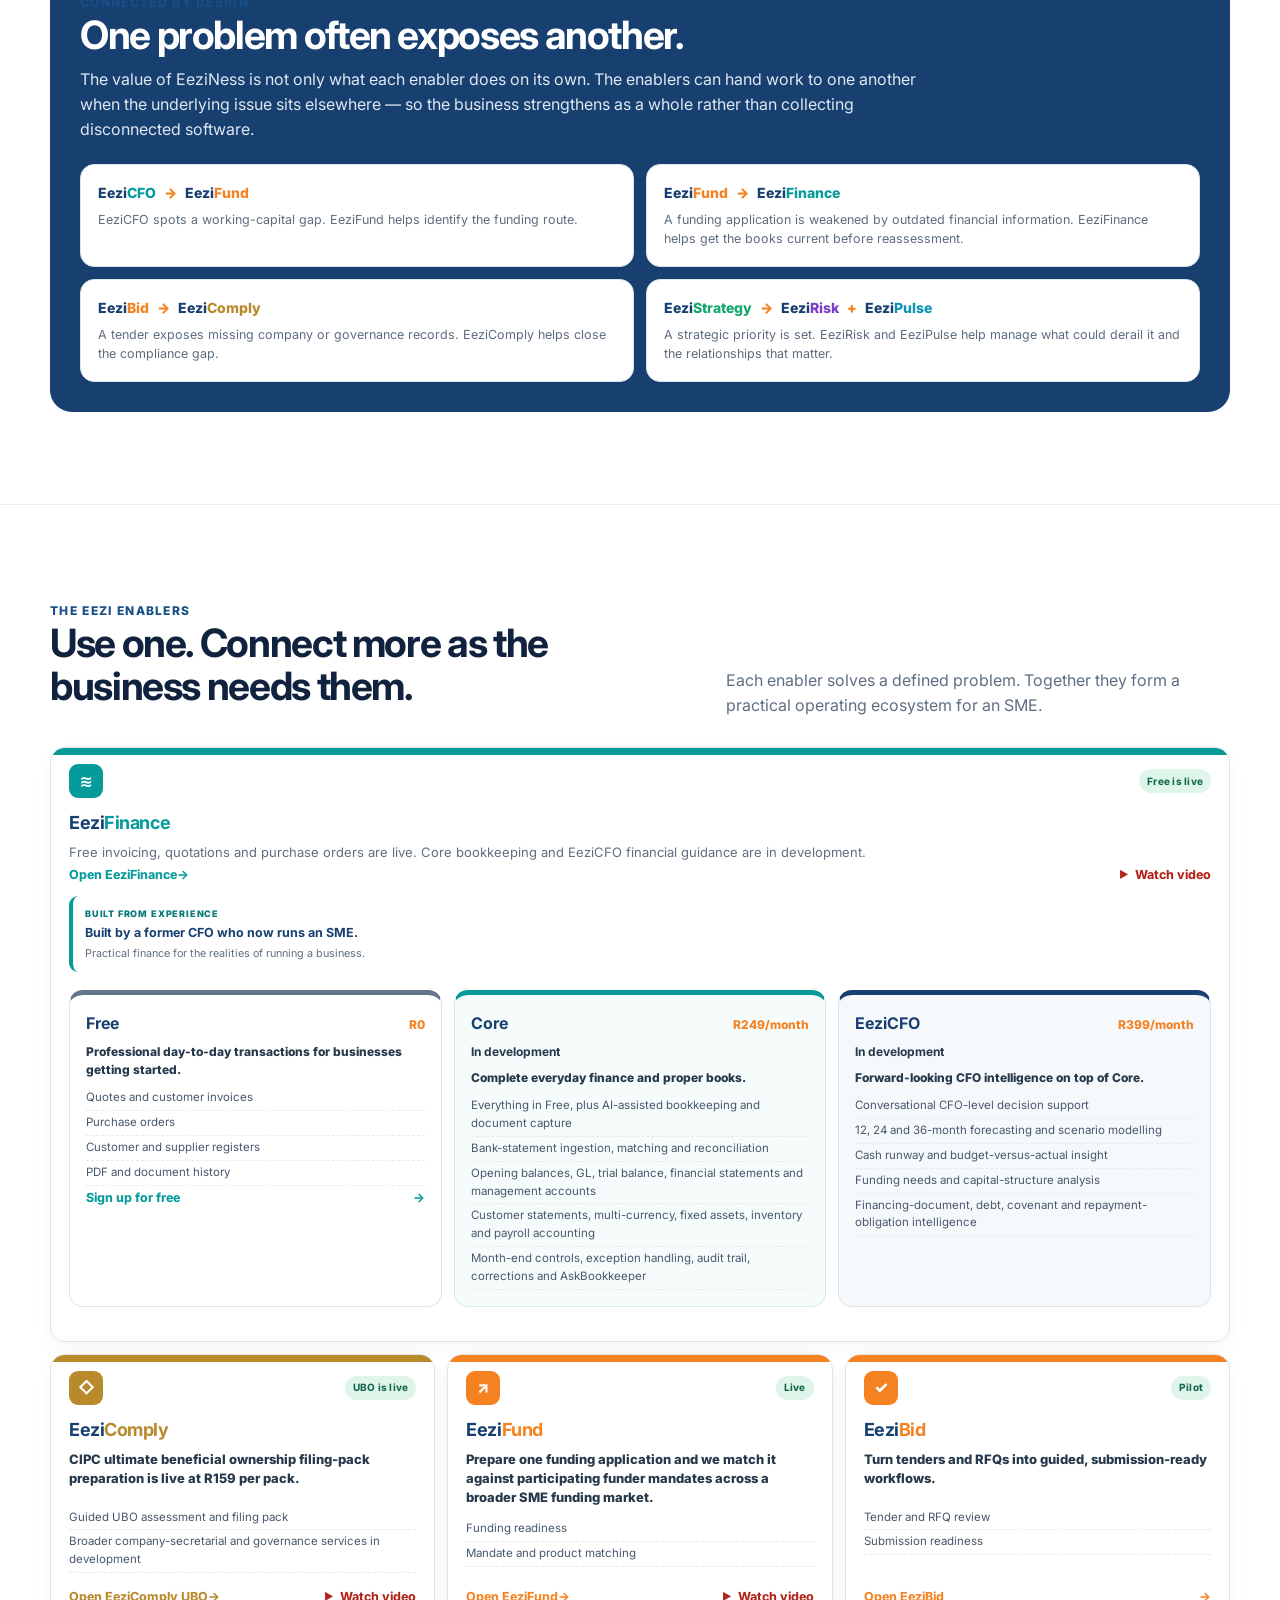
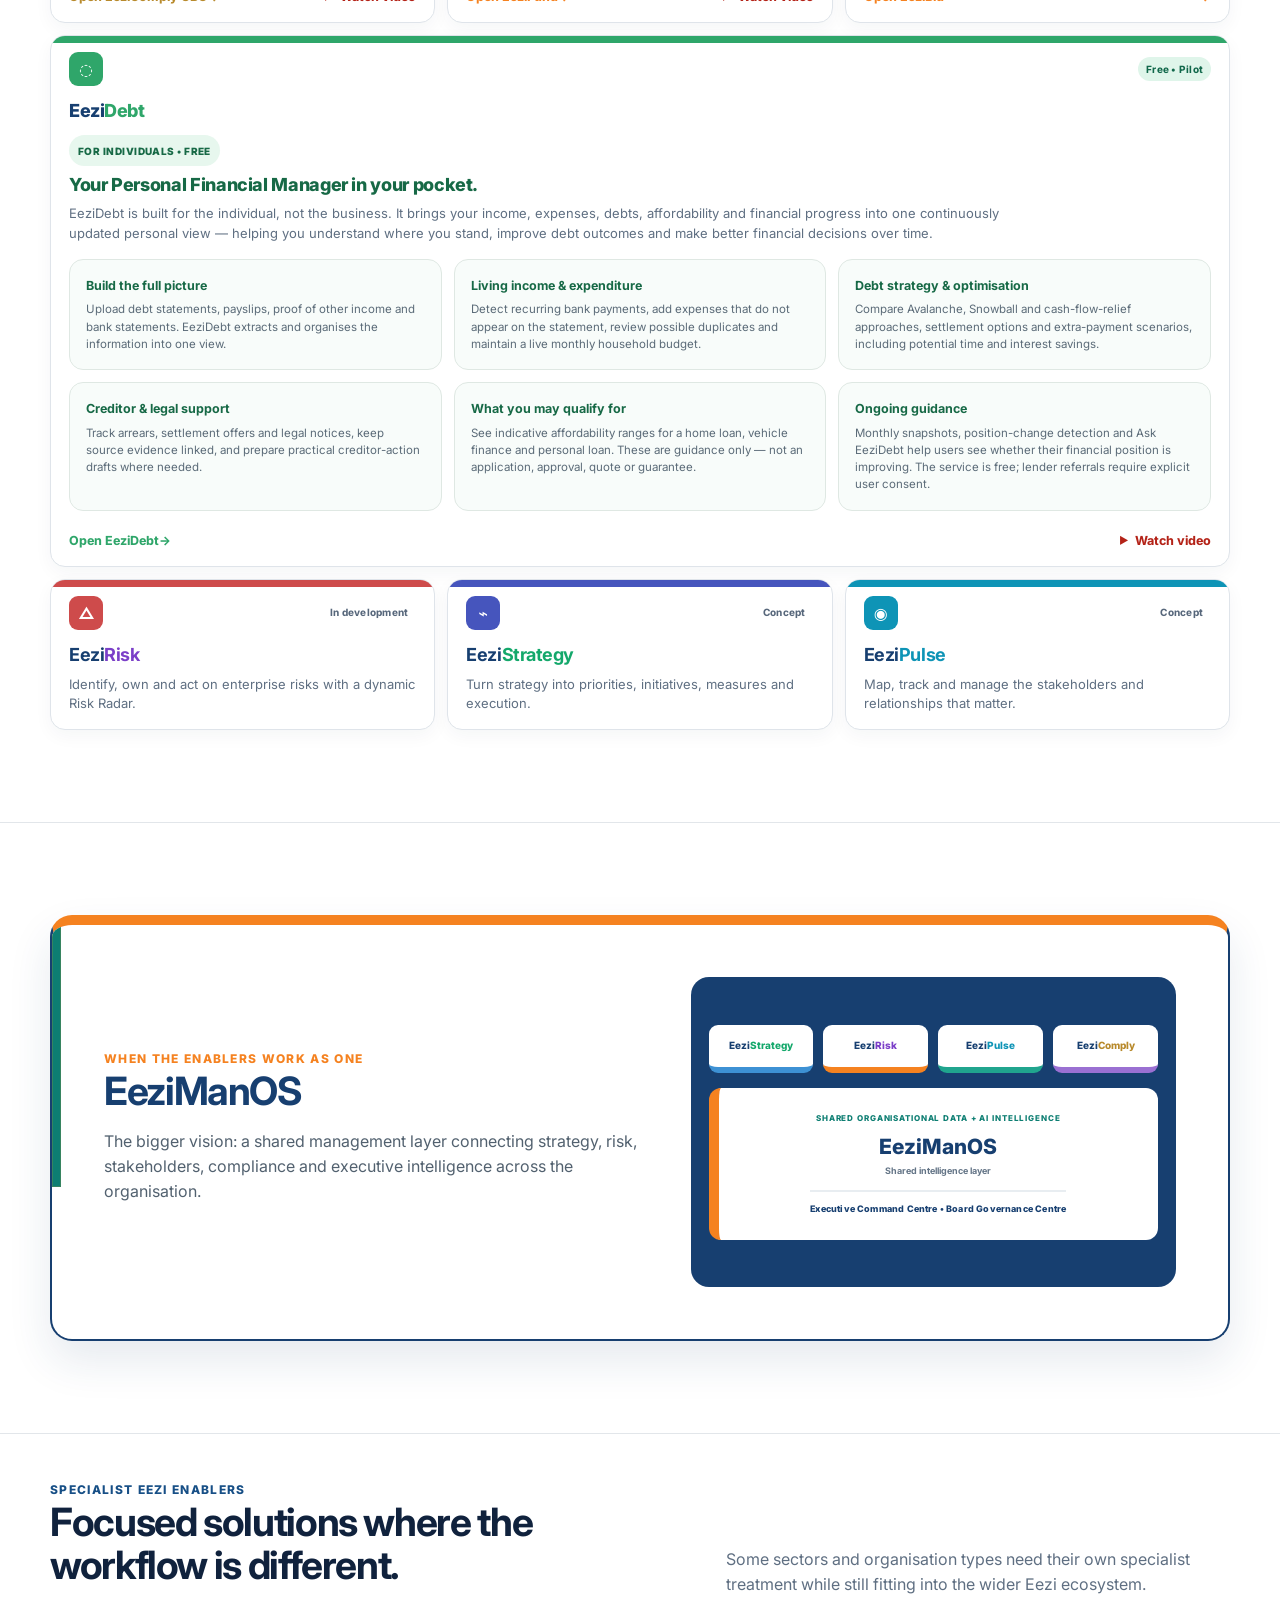
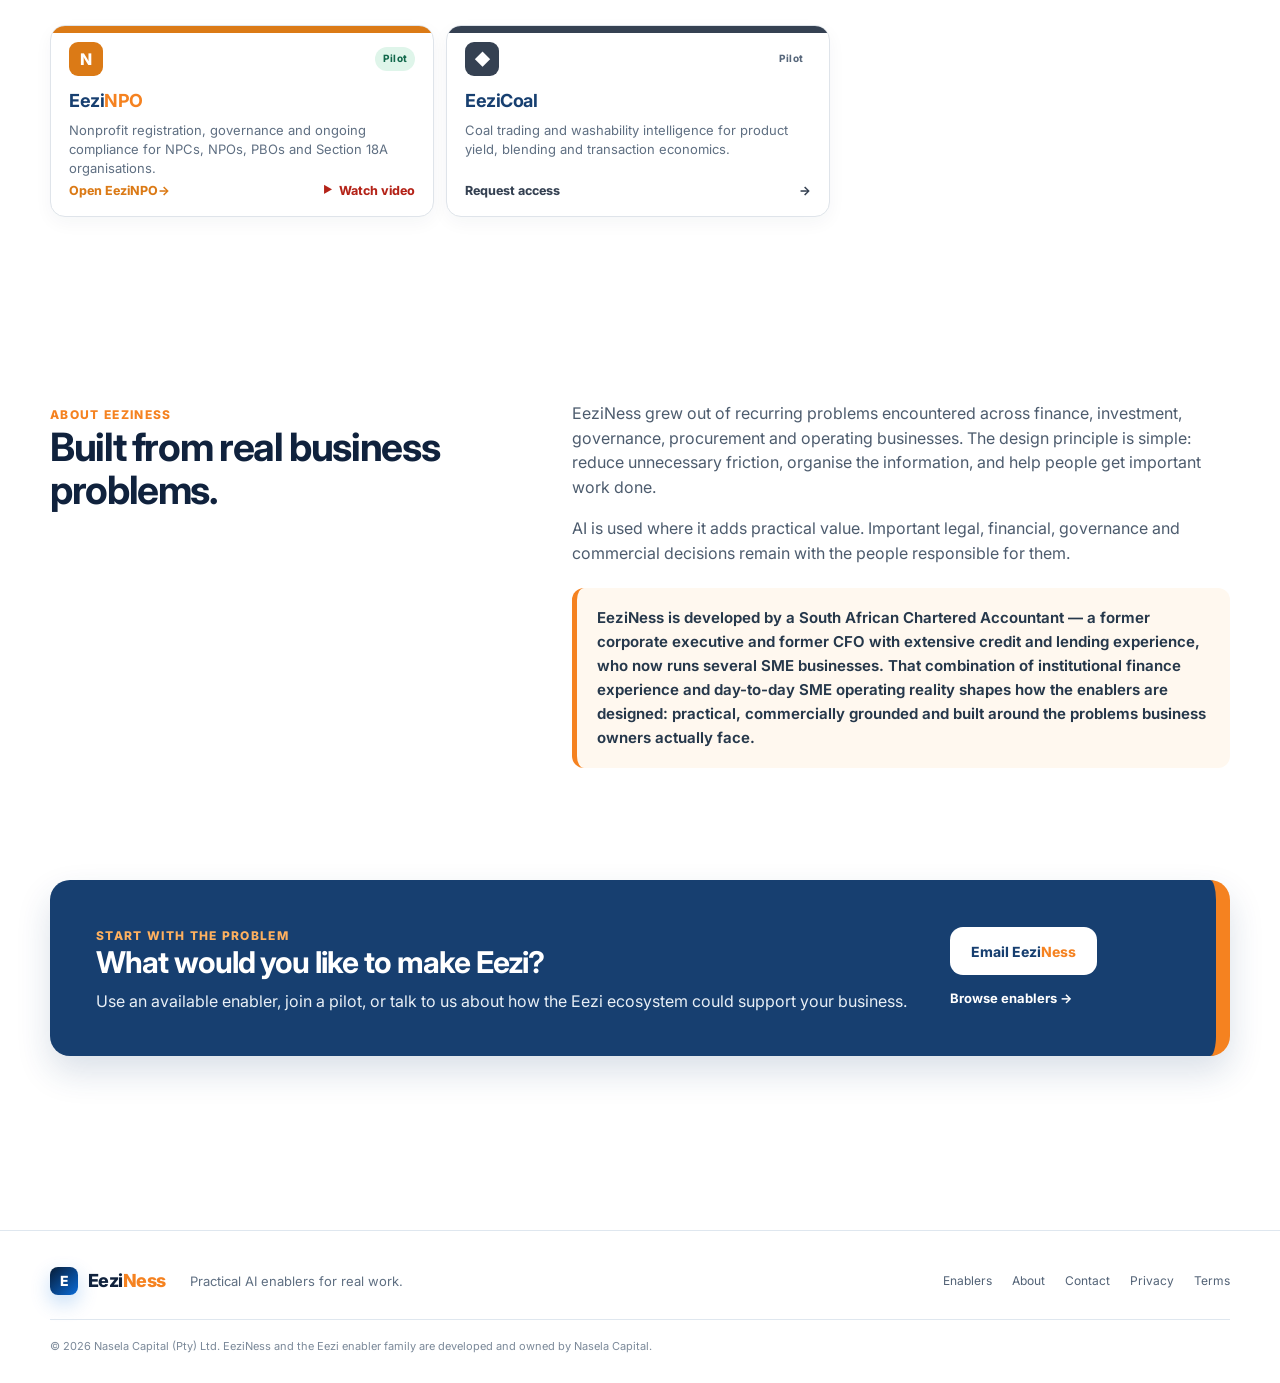
==== commit 482229fb: "Update EeziFund copy to funding application and we match it" ====
--- a/index.html
+++ b/index.html
@@ -177,7 +177,7 @@
           <article class="product-card accent-fund">
             <div class="product-top"><span class="product-icon">↗</span><span class="pill pill-live">Live</span></div>
             <h3><span class="enabler-wordmark name-fund"><span>Eezi</span><span>Fund</span></span></h3>
-            <p>Prepare one funding requirement and match it against participating funder mandates across a broader SME funding market.</p>
+            <p>Prepare one funding application and we match it against participating funder mandates across a broader SME funding market.</p>
             <ul><li>Funding readiness</li><li>Mandate and product matching</li></ul>
             <div class="card-actions">
               <a class="card-link" href="/eezifund">Open EeziFund <span>→</span></a>
